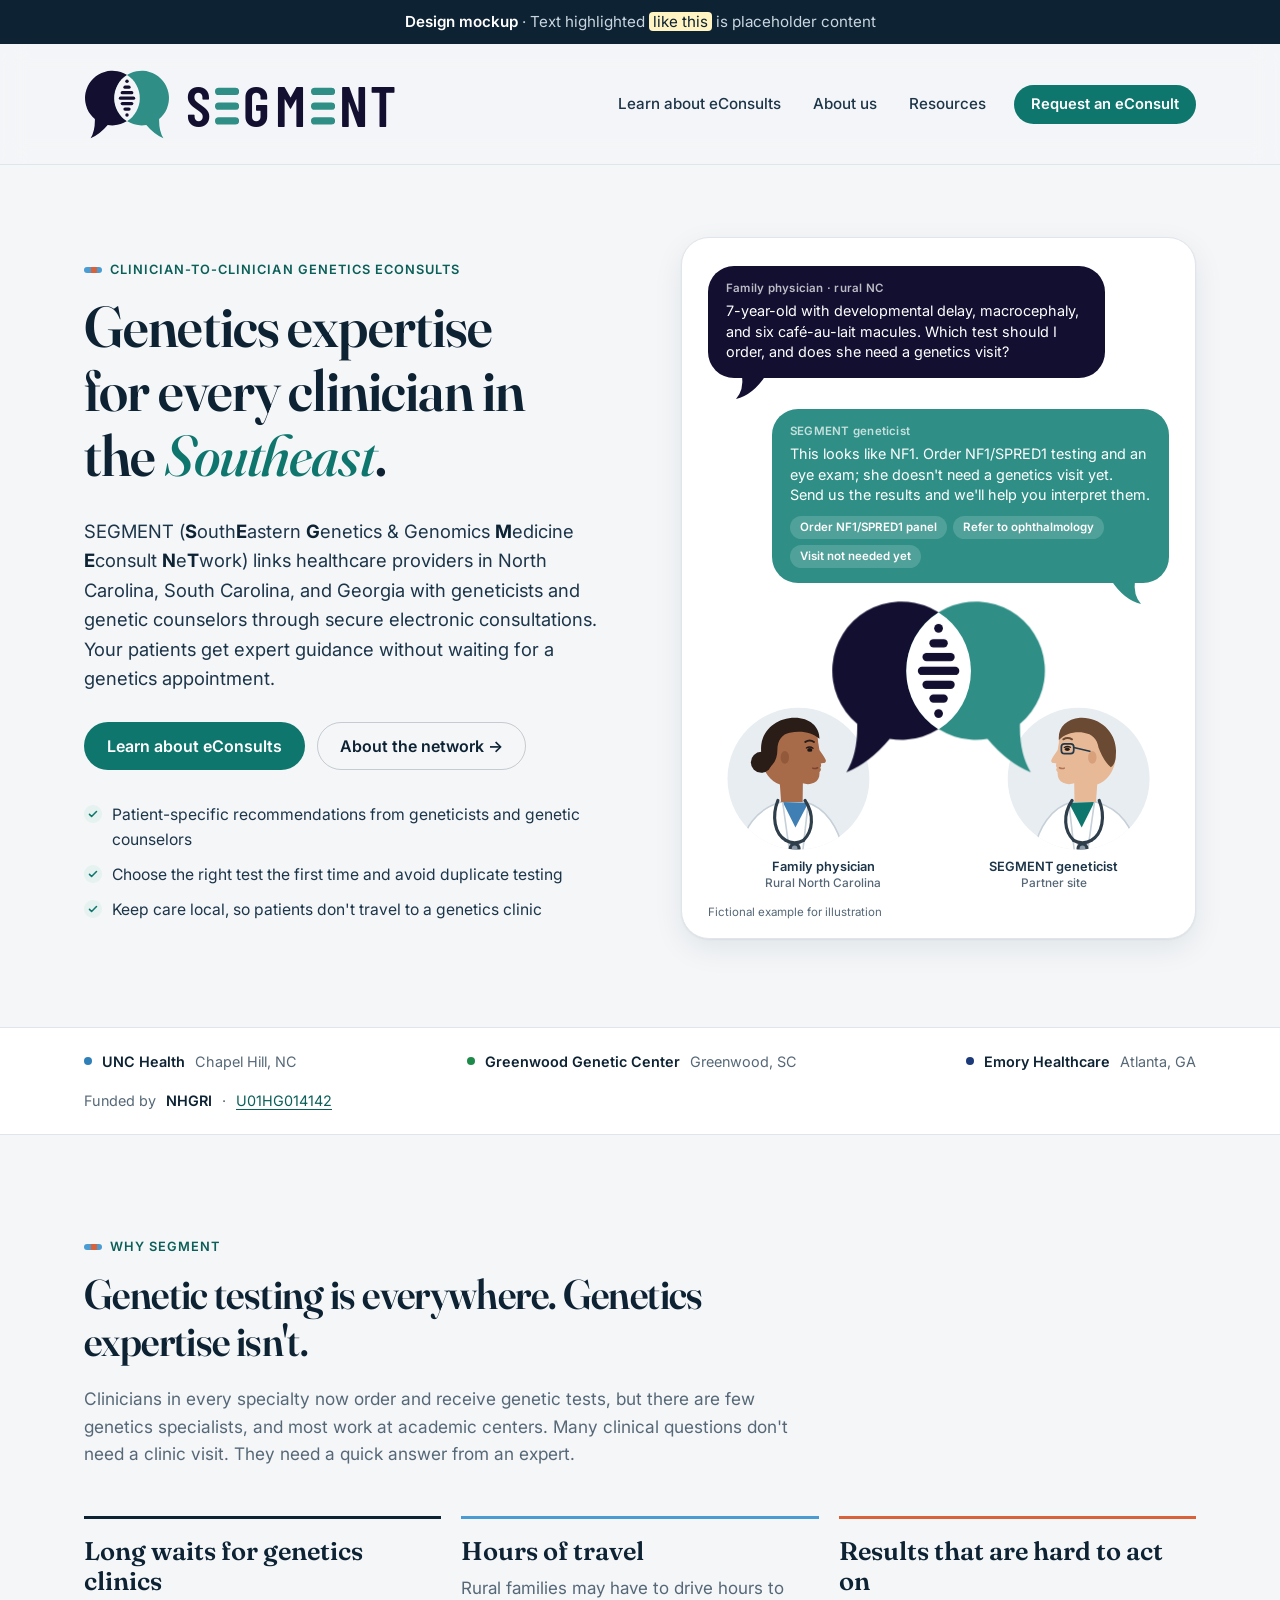
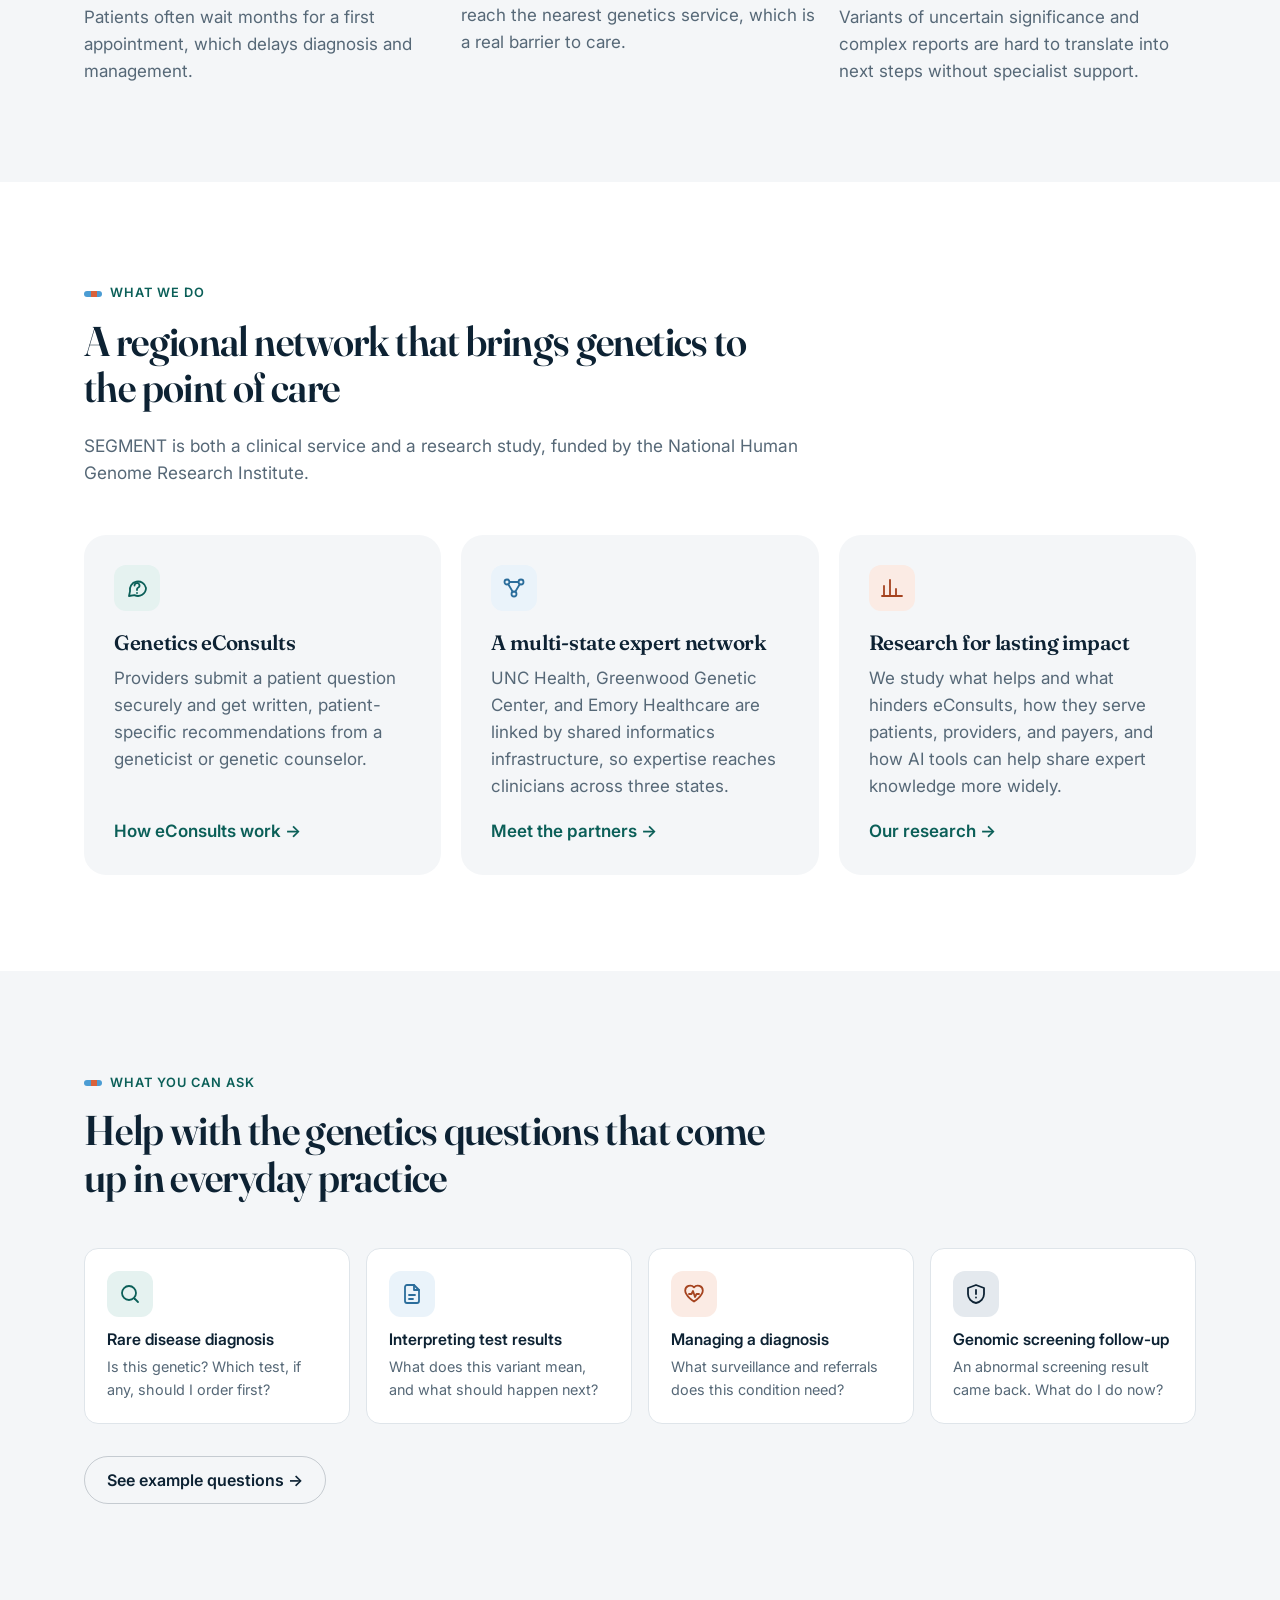
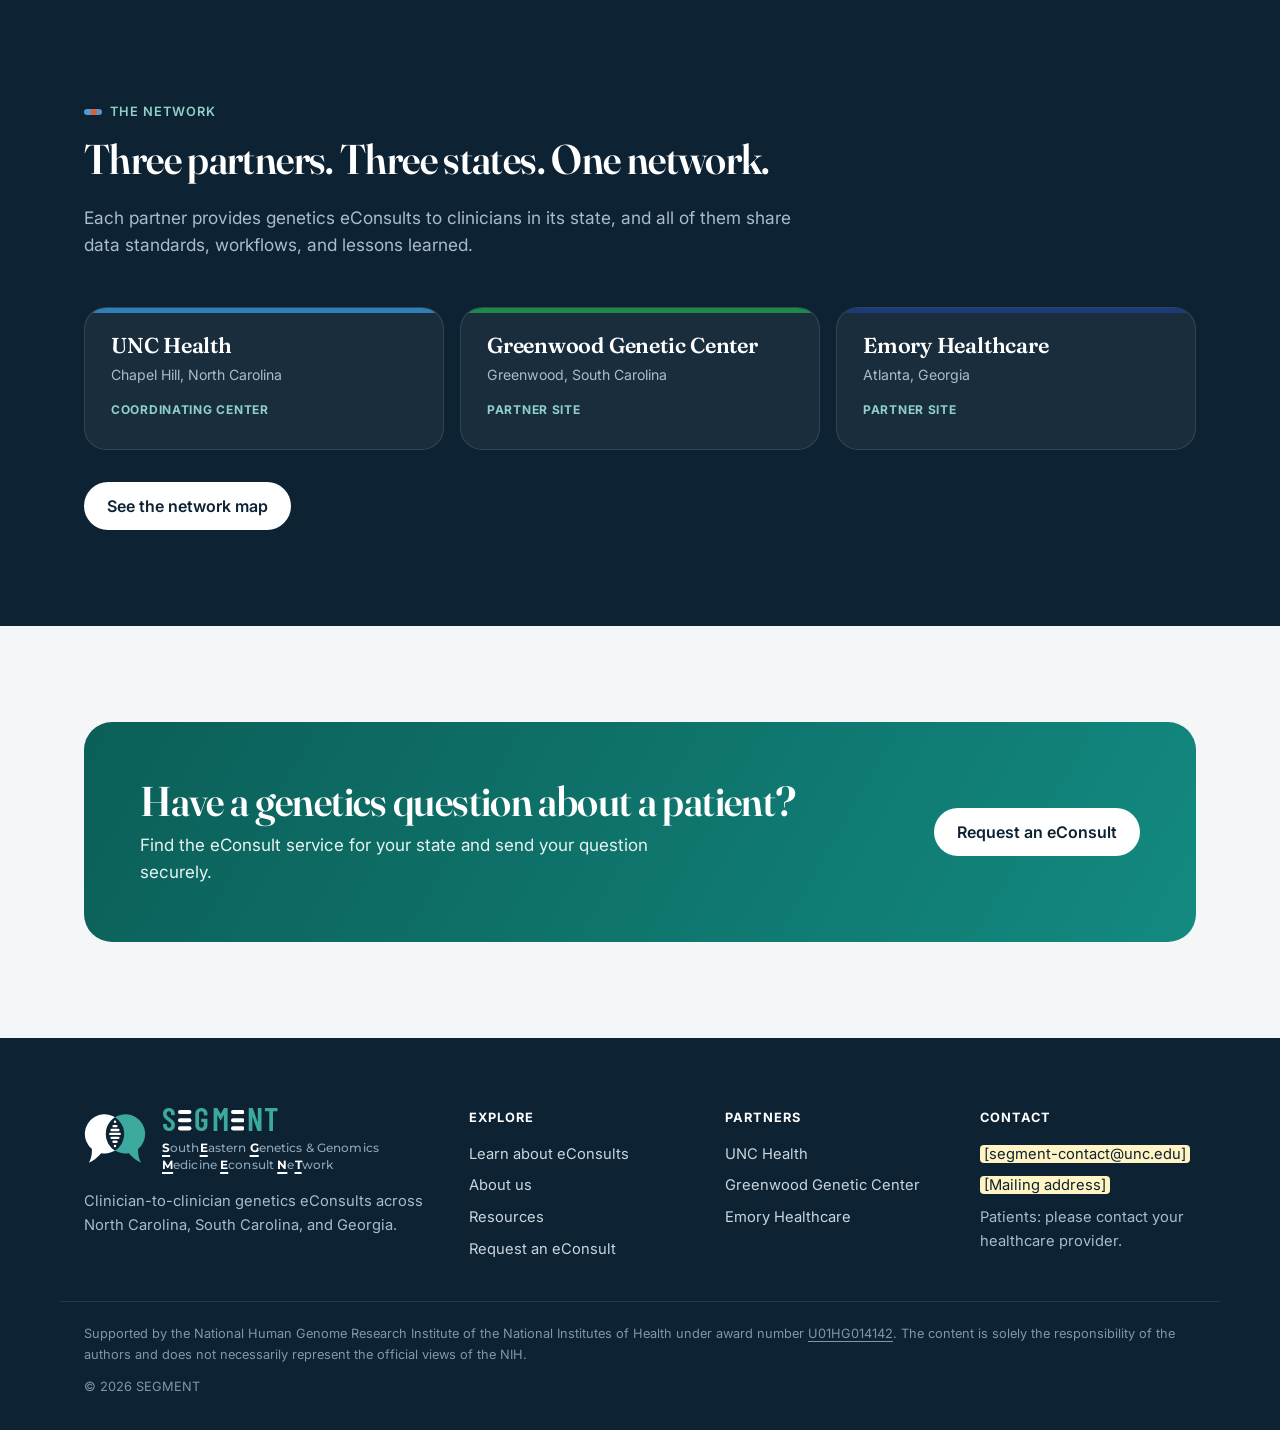
==== index.html @ e7fd8c53 "Use bold letters and parentheses for the hero's spelled-out name Co-Authored-By: Claude Opus 5.5 <no" ====
<!doctype html>
<html lang="en">
<head>
  <meta charset="utf-8">
  <meta name="viewport" content="width=device-width, initial-scale=1">
  <!-- Draft: keep out of search results until placeholder content is replaced -->
  <meta name="robots" content="noindex, nofollow">
  <title>SEGMENT · Southeastern Genetics &amp; Genomics Medicine eConsult Network</title>
  <meta name="description" content="SEGMENT connects clinicians in North Carolina, South Carolina and Georgia with geneticists and genetic counselors through secure, clinician-to-clinician eConsults.">
  <link rel="icon" href="assets/favicon.svg?v=20261104-3" type="image/svg+xml">
  <link rel="preconnect" href="https://fonts.googleapis.com">
  <link rel="preconnect" href="https://fonts.gstatic.com" crossorigin>
  <link href="https://fonts.googleapis.com/css2?family=Fraunces:ital,opsz,wght@0,9..144,400;0,9..144,500;0,9..144,600;1,9..144,500&family=Inter:wght@400;500;600;700&family=Barlow+Condensed:wght@600&family=Montserrat:wght@500&display=swap" rel="stylesheet">
  <link rel="stylesheet" href="assets/styles.css?v=20261104-3">
</head>
<body>
  <div class="mock-banner"><strong>Design mockup</strong> · Text highlighted <span class="ph">like this</span> is placeholder content</div>

  <header class="site-header">
    <div class="container header-inner">
      <a class="brand" href="index.html" aria-label="SEGMENT home">
        <img src="assets/logo-mark.svg?v=20261104-3" alt="" width="53" height="44">
        <span class="brand-text">
          <span class="brand-name">S<svg class="bar-e" viewBox="0 0 46 70" aria-hidden="true"><rect width="46" height="14" rx="7"/><rect y="28" width="46" height="14" rx="7"/><rect y="56" width="46" height="14" rx="7"/></svg>G<span class="k-gm">M</span><svg class="bar-e" viewBox="0 0 46 70" aria-hidden="true"><rect width="46" height="14" rx="7"/><rect y="28" width="46" height="14" rx="7"/><rect y="56" width="46" height="14" rx="7"/></svg>N<span class="k-nt">T</span></span>
        </span>
      </a>
      <button class="nav-toggle" aria-expanded="false" aria-controls="site-nav">Menu</button>
      <nav id="site-nav" class="site-nav" aria-label="Main">
        <a href="econsults.html">Learn about eConsults</a>
        <a href="about.html">About us</a>
        <a href="resources.html">Resources</a>
        <a class="btn btn-primary btn-sm" href="econsults.html#request">Request an eConsult</a>
      </nav>
    </div>
  </header>

  <main>
    <!-- Hero -->
    <section class="hero">
      <div class="container hero-grid">
        <div class="hero-copy">
          <p class="eyebrow">Clinician-to-clinician genetics eConsults</p>
          <h1>Genetics expertise for every clinician in the <em>Southeast</em>.</h1>
          <p class="lede">SEGMENT (<b>S</b>outh<b>E</b>astern <b>G</b>enetics &amp; Genomics <b>M</b>edicine <b>E</b>consult <b>N</b>e<b>T</b>work) links healthcare providers in North Carolina, South Carolina, and Georgia with geneticists and genetic counselors through secure electronic consultations. Your patients get expert guidance without waiting for a genetics appointment.</p>
          <div class="hero-actions">
            <a class="btn btn-primary" href="econsults.html">Learn about eConsults</a>
            <a class="btn btn-ghost" href="about.html">About the network →</a>
          </div>
          <ul class="hero-points">
            <li>Patient-specific recommendations from geneticists and genetic counselors</li>
            <li>Choose the right test the first time and avoid duplicate testing</li>
            <li>Keep care local, so patients don't travel to a genetics clinic</li>
          </ul>
        </div>

        <figure class="scene" id="scene" aria-label="Fictional example: a family physician sends a genetics question and a SEGMENT geneticist answers">
          <div class="chat">
            <div class="msg msg-q">
              <p class="who">Family physician · rural NC</p>
              <p>7-year-old with developmental delay, macrocephaly, and six café-au-lait macules. Which test should I order, and does she need a genetics visit?</p>
              <svg class="tail" viewBox="0 0 30 24" aria-hidden="true"><path d="M6 0 Q8 15 0 24 Q17 20 30 0 Z" fill="currentColor"/></svg>
            </div>
            <div class="answer-slot">
              <div class="typing" aria-hidden="true"><span></span><span></span><span></span></div>
              <div class="msg msg-a">
                <p class="who">SEGMENT geneticist</p>
                <p>This looks like NF1. Order NF1/SPRED1 testing and an eye exam; she doesn't need a genetics visit yet. Send us the results and we'll help you interpret them.</p>
                <ul class="recs">
                  <li>Order NF1/SPRED1 panel</li>
                  <li>Refer to ophthalmology</li>
                  <li>Visit not needed yet</li>
                </ul>
                <svg class="tail" viewBox="0 0 30 24" aria-hidden="true"><path d="M6 0 Q8 15 0 24 Q17 20 30 0 Z" fill="currentColor"/></svg>
              </div>
            </div>
          </div>

          <svg class="people" viewBox="0 0 520 290" aria-hidden="true">
            <defs><clipPath id="cv-clip-left"><circle cx="102" cy="206" r="80"/></clipPath><clipPath id="cv-clip-right"><circle cx="418" cy="206" r="80"/></clipPath><path id="cv-head" d="M-9 36 L-10 22 C-21 18 -26 6 -25 -6 C-24 -22 -12 -30 2 -30 C14 -30 21 -22 21 -12 L22 -6 C23 -4 26 -1 27 2 C27.6 3.4 26.8 4.4 25 4.6 L23 5 C23.6 6.6 23.4 7.6 22.6 8.4 C23.6 9.6 23.2 11 22 11.8 C22.4 15.6 21 19 17.6 20.6 C14 22.2 10.6 21.6 8.6 21 L8.4 36 Z"/></defs>
            <!-- family physician, head and shoulders in a grey circle, facing right -->
            <circle cx="102" cy="206" r="80" style="fill: var(--canvas-2)"/>
            <g clip-path="url(#cv-clip-left)"><g transform="translate(95 182) scale(0.9) translate(-84 -312)">
            <g>
    <path d="M18 440 C20 398 42 376 70 368 L100 368 C124 374 144 398 150 440 Z" fill="#ffffff" stroke="#c6d0d8" stroke-width="2"/>
    <path d="M72 368 L88 400 L104 369 Z" fill="#3f7fb3"/>
    <path d="M72 368 L82 440 M104 369 L96 440" stroke="#c6d0d8" stroke-width="2" fill="none"/>
    <g transform="translate(84 312) scale(1.55)">
      <use href="#cv-head" fill="#a86b4a"/>
      <path d="M-25 -4 C-27 -20 -14 -32 2 -32 C14 -32 22 -25 22 -15 C16 -20 8 -22 -2 -20 C-8 -19 -12 -14 -12 -6 C-12 2 -16 8 -22 10 C-25 6 -25 0 -25 -4 Z" fill="#2a1d17"/>
      <circle cx="-25" cy="4" r="8.5" fill="#2a1d17"/>
      <ellipse cx="-6" cy="0" rx="3.4" ry="5.2" fill="#93593b"/>
      <ellipse cx="14.2" cy="-6" rx="2.1" ry="1.5" fill="#1f1714"/>
      <path d="M11.4 -7.6 C13 -8.6 15.2 -8.6 16.8 -7.4" fill="none" stroke="#1f1714" stroke-width="1.1" stroke-linecap="round"/>
      <path d="M10.6 -12.5 C13 -14 15.6 -13.8 17.6 -12.4" fill="none" stroke="#2a1d17" stroke-width="1.6" stroke-linecap="round"/>
      <path d="M20.6 8.4 C19 9.2 17.6 9.2 16.6 8.6" fill="none" stroke="#7a4430" stroke-width="1.2" stroke-linecap="round"/>
    </g>
    <!-- stethoscope draped around the neck -->
    <path d="M66 366 C58 386 62 408 76 416" fill="none" stroke="#2f3e4b" stroke-width="4" stroke-linecap="round"/>
    <path d="M100 366 C112 384 110 404 98 416" fill="none" stroke="#2f3e4b" stroke-width="4" stroke-linecap="round"/>
    <path d="M76 416 C82 420 92 420 98 416" fill="none" stroke="#2f3e4b" stroke-width="4" stroke-linecap="round"/>
    <circle cx="87" cy="426" r="7.5" fill="#2f3e4b"/>
    <circle cx="87" cy="426" r="3.5" fill="#8a9aa8"/>
  </g>
            </g></g>
            <!-- geneticist, head and shoulders in a grey circle, facing left -->
            <circle cx="418" cy="206" r="80" style="fill: var(--canvas-2)"/>
            <g clip-path="url(#cv-clip-right)"><g transform="translate(425 182) scale(0.9) translate(-436 -312)">
            <g>
    <path d="M502 440 C500 398 478 376 450 368 L420 368 C396 374 376 398 370 440 Z" fill="#ffffff" stroke="#c6d0d8" stroke-width="2"/>
    <path d="M448 368 L432 400 L416 369 Z" fill="#0f766e"/>
    <path d="M448 368 L438 440 M416 369 L424 440" stroke="#c6d0d8" stroke-width="2" fill="none"/>
    <g transform="translate(436 312) scale(-1.55 1.55)">
      <use href="#cv-head" fill="#e8b996"/>
      <path d="M-25 -2 C-27 -20 -12 -33 4 -32 C15 -31 22 -24 21 -14 C16 -19 9 -21 1 -20 C-6 -19 -10 -15 -11 -8 C-13 -3 -16 4 -21 8 C-24 6 -25 2 -25 -2 Z" fill="#6b4a33"/>
      <ellipse cx="-6" cy="0" rx="3.4" ry="5.2" fill="#d9a07c"/>
      <ellipse cx="14.2" cy="-6.6" rx="2" ry="1.4" fill="#2a1f17"/>
      <path d="M11.6 -8.2 C13.2 -9 15.2 -9 16.6 -8" fill="none" stroke="#2a1f17" stroke-width="1.1" stroke-linecap="round"/>
      <rect x="9" y="-11" width="10" height="8" rx="2.5" fill="none" stroke="#23394b" stroke-width="1.4"/>
      <path d="M9 -8 L-4 -5" stroke="#23394b" stroke-width="1.3" stroke-linecap="round"/>
      <path d="M10.4 -14.6 C12.8 -16 15.4 -15.8 17.4 -14.6" fill="none" stroke="#6b4a33" stroke-width="1.6" stroke-linecap="round"/>
      <path d="M20.6 8.4 C19 9.2 17.6 9.2 16.6 8.6" fill="none" stroke="#b0745a" stroke-width="1.2" stroke-linecap="round"/>
    </g>
    <path d="M454 366 C462 386 458 408 444 416" fill="none" stroke="#2f3e4b" stroke-width="4" stroke-linecap="round"/>
    <path d="M420 366 C408 384 410 404 422 416" fill="none" stroke="#2f3e4b" stroke-width="4" stroke-linecap="round"/>
    <path d="M444 416 C438 420 428 420 422 416" fill="none" stroke="#2f3e4b" stroke-width="4" stroke-linecap="round"/>
    <circle cx="433" cy="426" r="7.5" fill="#2f3e4b"/>
    <circle cx="433" cy="426" r="3.5" fill="#8a9aa8"/>
  </g>
            </g></g>
            <!-- the logo's bubbles, spoken into by each clinician; the overlap opens to show the DNA once both have spoken -->
            <g transform="translate(130 -30) scale(2.6)">
              <path class="lb-left" d="M28.8 73.5 A30 30 0 1 0 14.7 67 Q15 80 10 88 Q20 84 28.8 73.5 Z" fill="#120f31"/>
              <path class="lb-right" d="M71.2 73.5 A30 30 0 1 1 85.3 67 Q85 80 90 88 Q80 84 71.2 73.5 Z" fill="#2f8f86"/>
              <g class="lb-lens"><path d="M50 18.6 A30 30 0 0 1 50 69.4 A30 30 0 0 1 50 18.6 Z" fill="#ffffff"/><g fill="#120f31"><circle cx="50" cy="25.5" r="1.9"/><rect x="46" y="30.2" width="8" height="3.6" rx="1.8"/><rect x="43" y="36.2" width="14" height="3.6" rx="1.8"/><rect x="41" y="42.2" width="18" height="3.6" rx="1.8"/><rect x="43" y="48.2" width="14" height="3.6" rx="1.8"/><rect x="46" y="54.2" width="8" height="3.6" rx="1.8"/><circle cx="50" cy="62.5" r="1.9"/></g></g>
            </g>
            <g class="lb-typing">
              <rect x="326" y="214" width="46" height="22" rx="11" fill="#2f8f86"/>
              <circle cx="339" cy="225" r="3.2" fill="#fff"/><circle cx="349" cy="225" r="3.2" fill="#fff"/><circle cx="359" cy="225" r="3.2" fill="#fff"/>
            </g>
          </svg>

          <div class="roles">
            <span>Family physician<small>Rural North Carolina</small></span>
            <span>SEGMENT geneticist<small>Partner site</small></span>
          </div>
          <figcaption class="scene-foot">
            <span>Fictional example for illustration</span>
          </figcaption>
        </figure>
      </div>
    </section>

    <!-- Trust strip -->
    <div class="trust">
      <div class="container trust-inner">
        <span class="trust-item"><span class="trust-dot" style="background:#2f7fb8"></span><strong>UNC Health</strong> Chapel Hill, NC</span>
        <span class="trust-item"><span class="trust-dot" style="background:#1e8a4a"></span><strong>Greenwood Genetic Center</strong> Greenwood, SC</span>
        <span class="trust-item"><span class="trust-dot" style="background:#1b3a7a"></span><strong>Emory Healthcare</strong> Atlanta, GA</span>
        <span class="trust-item">Funded by <strong>NHGRI</strong> · <a href="https://www.med.unc.edu/genetics/berg-and-haendel-awarded-new-u01-grant-from-nhgri/" target="_blank" rel="noopener" title="UNC announcement of the NHGRI U01 award">U01HG014142</a></span>
      </div>
    </div>

    <!-- The challenge -->
    <section class="section">
      <div class="container">
        <div class="section-head">
          <p class="eyebrow">Why SEGMENT</p>
          <h2>Genetic testing is everywhere. Genetics expertise isn't.</h2>
          <p>Clinicians in every specialty now order and receive genetic tests, but there are few genetics specialists, and most work at academic centers. Many clinical questions don't need a clinic visit. They need a quick answer from an expert.</p>
        </div>
        <div class="problem-grid">
          <div class="problem-card">
            <div class="big">Long waits for genetics clinics</div>
            <p>Patients often wait months for a first appointment, which delays diagnosis and management.</p>
          </div>
          <div class="problem-card">
            <div class="big">Hours of travel</div>
            <p>Rural families may have to drive hours to reach the nearest genetics service, which is a real barrier to care.</p>
          </div>
          <div class="problem-card">
            <div class="big">Results that are hard to act on</div>
            <p>Variants of uncertain significance and complex reports are hard to translate into next steps without specialist support.</p>
          </div>
        </div>
      </div>
    </section>

    <!-- What SEGMENT does -->
    <section class="section section-alt">
      <div class="container">
        <div class="section-head">
          <p class="eyebrow">What we do</p>
          <h2>A regional network that brings genetics to the point of care</h2>
          <p>SEGMENT is both a clinical service and a research study, funded by the National Human Genome Research Institute.</p>
        </div>
        <div class="pillars">
          <div class="pillar">
            <span class="area-icon tint-teal" aria-hidden="true">
              <svg viewBox="0 0 24 24" fill="none" stroke="currentColor" stroke-width="1.8" stroke-linecap="round" stroke-linejoin="round"><path d="M21 12a8 8 0 0 1-11.6 7.1L4 20l1-4.6A8 8 0 1 1 21 12z"/><path d="M9.5 9.5a2.5 2.5 0 1 1 3.5 2.3c-.6.3-1 .8-1 1.4V14"/><path d="M12 17h.01"/></svg>
            </span>
            <h3>Genetics eConsults</h3>
            <p>Providers submit a patient question securely and get written, patient-specific recommendations from a geneticist or genetic counselor.</p>
            <a href="econsults.html">How eConsults work →</a>
          </div>
          <div class="pillar">
            <span class="area-icon tint-sky" aria-hidden="true">
              <svg viewBox="0 0 24 24" fill="none" stroke="currentColor" stroke-width="1.8" stroke-linecap="round" stroke-linejoin="round"><circle cx="5" cy="6" r="2.5"/><circle cx="19" cy="6" r="2.5"/><circle cx="12" cy="18" r="2.5"/><path d="M7.5 6h9M6.3 8.2l4.4 7.6M17.7 8.2l-4.4 7.6"/></svg>
            </span>
            <h3>A multi-state expert network</h3>
            <p>UNC Health, Greenwood Genetic Center, and Emory Healthcare are linked by shared informatics infrastructure, so expertise reaches clinicians across three states.</p>
            <a href="about.html#network">Meet the partners →</a>
          </div>
          <div class="pillar">
            <span class="area-icon tint-coral" aria-hidden="true">
              <svg viewBox="0 0 24 24" fill="none" stroke="currentColor" stroke-width="1.8" stroke-linecap="round" stroke-linejoin="round"><path d="M4 20V10M10 20V4M16 20v-7M22 20H2"/></svg>
            </span>
            <h3>Research for lasting impact</h3>
            <p>We study what helps and what hinders eConsults, how they serve patients, providers, and payers, and how AI tools can help share expert knowledge more widely.</p>
            <a href="about.html#research">Our research →</a>
          </div>
        </div>
      </div>
    </section>

    <!-- What you can ask -->
    <section class="section">
      <div class="container">
        <div class="section-head">
          <p class="eyebrow">What you can ask</p>
          <h2>Help with the genetics questions that come up in everyday practice</h2>
        </div>
        <div class="area-mini">
          <div class="area-mini-card">
            <span class="area-icon tint-teal" aria-hidden="true"><svg viewBox="0 0 24 24" fill="none" stroke="currentColor" stroke-width="1.8" stroke-linecap="round" stroke-linejoin="round"><circle cx="11" cy="11" r="7"/><path d="M20 20l-3.5-3.5"/></svg></span>
            <h3>Rare disease diagnosis</h3>
            <p>Is this genetic? Which test, if any, should I order first?</p>
          </div>
          <div class="area-mini-card">
            <span class="area-icon tint-sky" aria-hidden="true"><svg viewBox="0 0 24 24" fill="none" stroke="currentColor" stroke-width="1.8" stroke-linecap="round" stroke-linejoin="round"><path d="M14 3H7a2 2 0 0 0-2 2v14a2 2 0 0 0 2 2h10a2 2 0 0 0 2-2V8z"/><path d="M14 3v5h5M9 13h6M9 17h4"/></svg></span>
            <h3>Interpreting test results</h3>
            <p>What does this variant mean, and what should happen next?</p>
          </div>
          <div class="area-mini-card">
            <span class="area-icon tint-coral" aria-hidden="true"><svg viewBox="0 0 24 24" fill="none" stroke="currentColor" stroke-width="1.8" stroke-linecap="round" stroke-linejoin="round"><path d="M20.8 8.6a5 5 0 0 0-8.8-3.2 5 5 0 0 0-8.8 3.2c0 5.4 8.8 11 8.8 11s8.8-5.6 8.8-11z"/><path d="M7 12h2.5l1.5-3 2 6 1.5-3H17"/></svg></span>
            <h3>Managing a diagnosis</h3>
            <p>What surveillance and referrals does this condition need?</p>
          </div>
          <div class="area-mini-card">
            <span class="area-icon tint-ink" aria-hidden="true"><svg viewBox="0 0 24 24" fill="none" stroke="currentColor" stroke-width="1.8" stroke-linecap="round" stroke-linejoin="round"><path d="M12 3l8 3v6c0 4.5-3.4 8.3-8 9-4.6-.7-8-4.5-8-9V6z"/><path d="M12 8v4M12 15.5h.01"/></svg></span>
            <h3>Genomic screening follow-up</h3>
            <p>An abnormal screening result came back. What do I do now?</p>
          </div>
        </div>
        <div class="section-foot">
          <a class="btn btn-ghost" href="econsults.html#areas">See example questions →</a>
        </div>
      </div>
    </section>

    <!-- Network teaser -->
    <section class="section section-ink">
      <div class="container">
        <div class="section-head">
          <p class="eyebrow">The network</p>
          <h2>Three partners. Three states. One network.</h2>
          <p>Each partner provides genetics eConsults to clinicians in its state, and all of them share data standards, workflows, and lessons learned.</p>
        </div>
        <div class="partner-strip">
          <div class="partner-tile" data-partner="unc">
            <div class="wordmark">UNC Health</div>
            <p class="loc">Chapel Hill, North Carolina</p>
            <span class="tag">Coordinating center</span>
          </div>
          <div class="partner-tile" data-partner="ggc">
            <div class="wordmark">Greenwood Genetic Center</div>
            <p class="loc">Greenwood, South Carolina</p>
            <span class="tag">Partner site</span>
          </div>
          <div class="partner-tile" data-partner="emory">
            <div class="wordmark">Emory Healthcare</div>
            <p class="loc">Atlanta, Georgia</p>
            <span class="tag">Partner site</span>
          </div>
        </div>
        <div class="section-foot">
          <a class="btn btn-light" href="about.html#network">See the network map</a>
        </div>
      </div>
    </section>

    <!-- CTA -->
    <section class="section" style="padding-bottom:0">
      <div class="container cta-band">
        <div class="cta-inner">
          <div>
            <h2>Have a genetics question about a patient?</h2>
            <p>Find the eConsult service for your state and send your question securely.</p>
          </div>
          <a class="btn btn-light" href="econsults.html#request">Request an eConsult</a>
        </div>
      </div>
    </section>
  </main>

  <footer class="site-footer" id="contact">
    <div class="container footer-grid">
      <div>
        <a class="brand" href="index.html" aria-label="SEGMENT home">
          <img src="assets/logo-mark-dark.svg?v=20261104-3" alt="" width="53" height="44">
          <span class="brand-text">
            <span class="brand-name">S<svg class="bar-e" viewBox="0 0 46 70" aria-hidden="true"><rect width="46" height="14" rx="7"/><rect y="28" width="46" height="14" rx="7"/><rect y="56" width="46" height="14" rx="7"/></svg>G<span class="k-gm">M</span><svg class="bar-e" viewBox="0 0 46 70" aria-hidden="true"><rect width="46" height="14" rx="7"/><rect y="28" width="46" height="14" rx="7"/><rect y="56" width="46" height="14" rx="7"/></svg>N<span class="k-nt">T</span></span>
            <span class="brand-sub"><u>S</u>outh<u>E</u>astern <u>G</u>enetics &amp; Genomics <u>M</u>edicine <u>E</u>consult <u>N</u>e<u>T</u>work</span>
          </span>
        </a>
        <p>Clinician-to-clinician genetics eConsults across North Carolina, South Carolina, and Georgia.</p>
      </div>
      <div>
        <h4>Explore</h4>
        <ul>
          <li><a href="econsults.html">Learn about eConsults</a></li>
          <li><a href="about.html">About us</a></li>
          <li><a href="resources.html">Resources</a></li>
          <li><a href="econsults.html#request">Request an eConsult</a></li>
        </ul>
      </div>
      <div>
        <h4>Partners</h4>
        <ul>
          <li><a href="https://www.unchealth.org" rel="noopener">UNC Health</a></li>
          <li><a href="https://www.ggc.org" rel="noopener">Greenwood Genetic Center</a></li>
          <li><a href="https://www.emoryhealthcare.org" rel="noopener">Emory Healthcare</a></li>
        </ul>
      </div>
      <div>
        <h4>Contact</h4>
        <ul>
          <li><span class="ph">[segment-contact@unc.edu]</span></li>
          <li><span class="ph">[Mailing address]</span></li>
          <li>Patients: please contact your healthcare provider.</li>
        </ul>
      </div>
    </div>
    <div class="container footer-legal">
      <span>Supported by the National Human Genome Research Institute of the National Institutes of Health under award number <a href="https://www.med.unc.edu/genetics/berg-and-haendel-awarded-new-u01-grant-from-nhgri/" target="_blank" rel="noopener" title="UNC announcement of the NHGRI U01 award">U01HG014142</a>. The content is solely the responsibility of the authors and does not necessarily represent the official views of the NIH.</span>
      <span>© <span data-year>2026</span> SEGMENT</span>
    </div>
  </footer>

  <script src="assets/main.js?v=20261104-3"></script>
</body>
</html>
---- assets/styles.css ----
/* SEGMENT website mockup — shared styles */

:root {
  --ink: #0d2233;
  --ink-2: #1d3549;
  --ink-3: #2c4a62;
  --muted: #566877;
  --line: #dfe5ea;
  --canvas: #f4f6f8;
  --canvas-2: #e8edf1;
  --paper: #ffffff;
  --teal: #0f766e;
  --teal-600: #0b5f58;
  --teal-50: #e5f2f0;
  --sky: #4b9cd3;
  --sky-50: #eaf3fa;
  --coral: #d9623b;
  --coral-50: #fbebe4;
  --ph: #fff4c2;

  --radius: 14px;
  --radius-lg: 22px;
  --shadow-sm: 0 1px 2px rgba(13, 34, 51, 0.06);
  --shadow: 0 1px 2px rgba(13, 34, 51, 0.06), 0 10px 30px rgba(13, 34, 51, 0.08);
  --shadow-lg: 0 2px 4px rgba(13, 34, 51, 0.08), 0 24px 60px rgba(13, 34, 51, 0.22);

  --font-sans: "Inter", system-ui, -apple-system, "Segoe UI", Roboto, sans-serif;
  --font-serif: "Fraunces", Georgia, "Times New Roman", serif;
  --max: 1160px;
  --header-h: 120px;
}

*, *::before, *::after { box-sizing: border-box; }

html { scroll-behavior: smooth; scroll-padding-top: calc(var(--header-h) + 64px); }

body {
  margin: 0;
  background: var(--canvas);
  color: var(--ink);
  font-family: var(--font-sans);
  font-size: 17px;
  line-height: 1.6;
  -webkit-font-smoothing: antialiased;
}

img, svg { display: block; max-width: 100%; }

a { color: var(--teal-600); text-underline-offset: 3px; }
a:hover { color: var(--teal); }

h1, h2, h3 {
  font-family: var(--font-serif);
  font-weight: 600;
  line-height: 1.12;
  letter-spacing: -0.015em;
  margin: 0 0 0.5em;
  font-variation-settings: "opsz" 96;
}
h1 { font-size: clamp(2.1rem, 5vw, 3.6rem); overflow-wrap: break-word; }
h2 { font-size: clamp(1.9rem, 3.4vw, 2.6rem); }
h3 { font-size: 1.3rem; font-variation-settings: "opsz" 36; }

p { margin: 0 0 1em; }

.container {
  width: 100%;
  max-width: var(--max);
  margin: 0 auto;
  padding: 0 24px;
}

.eyebrow {
  display: inline-flex;
  align-items: center;
  gap: 8px;
  font-size: 0.8rem;
  font-weight: 600;
  letter-spacing: 0.08em;
  text-transform: uppercase;
  color: var(--teal-600);
  margin-bottom: 14px;
}
.eyebrow::before {
  content: "";
  width: 18px;
  height: 6px;
  border-radius: 3px;
  background: linear-gradient(90deg, var(--sky) 0 40%, var(--coral) 40% 70%, var(--sky) 70%);
}

.lede { font-size: 1.15rem; color: var(--ink-2); max-width: 36em; }
.muted { color: var(--muted); }

/* Placeholder content marker — makes it obvious what still needs real copy */
.ph {
  background: var(--ph);
  border-radius: 4px;
  padding: 0 4px;
  color: var(--ink);
  box-decoration-break: clone;
  -webkit-box-decoration-break: clone;
}

/* ---------- Mockup banner ---------- */
.mock-banner {
  background: var(--ink);
  color: #c9d6e0;
  font-size: 0.95rem;
  text-align: center;
  padding: 10px 16px;
}
.mock-banner strong { color: #fff; font-weight: 600; }
@media (max-width: 560px) { .mock-banner { font-size: 0.88rem; padding: 8px 16px; } }

/* ---------- Buttons ---------- */
.btn {
  display: inline-flex;
  align-items: center;
  justify-content: center;
  gap: 8px;
  font: inherit;
  font-weight: 600;
  font-size: 1rem;
  line-height: 1;
  padding: 15px 22px;
  border-radius: 999px;
  border: 1.5px solid transparent;
  text-decoration: none;
  cursor: pointer;
  transition: background-color 0.15s, color 0.15s, border-color 0.15s, transform 0.15s;
}
.btn:active { transform: translateY(1px); }
.btn-primary { background: var(--teal); color: #fff; }
.btn-primary:hover { background: var(--teal-600); color: #fff; }
.btn-ghost { background: transparent; color: var(--ink); border-color: rgba(13, 34, 51, 0.2); }
.btn-ghost:hover { border-color: var(--ink); color: var(--ink); }
.btn-light { background: #fff; color: var(--ink); }
.btn-light:hover { background: var(--canvas); color: var(--ink); }
.btn-sm { padding: 11px 16px; font-size: 0.92rem; }

:focus-visible { outline: 3px solid var(--sky); outline-offset: 2px; border-radius: 6px; }

/* ---------- Header ---------- */
.site-header {
  position: sticky;
  top: 0;
  z-index: 50;
  background: rgba(244, 246, 248, 0.9);
  backdrop-filter: saturate(1.4) blur(12px);
  -webkit-backdrop-filter: saturate(1.4) blur(12px);
  border-bottom: 1px solid var(--line);
}
.header-inner {
  display: flex;
  align-items: center;
  justify-content: space-between;
  gap: 24px;
  height: var(--header-h);
}
.brand {
  display: flex;
  align-items: center;
  gap: 16px;
  text-decoration: none;
  color: var(--ink);
}
.brand img { width: 86px; height: 71px; }
.brand-text { display: flex; flex-direction: column; line-height: 1.1; }
/* Wordmark from the logo: Barlow Condensed, the E's drawn as three bars, hand-tuned G-M and N-T spacing */
.brand-name {
  font-family: "Barlow Condensed", var(--font-sans);
  font-weight: 600;
  font-size: 3.6rem;
  line-height: 1;
  letter-spacing: 0.07em;
  color: #120f31;
  --bar-e: #2f8f86;
}
.brand-name .bar-e { display: inline-block; width: 0.42em; height: 0.7em; margin-right: 0.07em; vertical-align: baseline; fill: var(--bar-e); }
.brand-name .k-gm { margin-left: 0.02em; }
.brand-name .k-nt { margin-left: -0.03em; }
.brand-sub { font-family: "Montserrat", var(--font-sans); font-weight: 500; font-size: 0.86rem; line-height: 1.35; color: var(--muted); letter-spacing: 0.01em; margin-top: 6px; max-width: 20em; }
/* The letters that spell SEGMENT, wherever the name is written out */
.brand-sub u { text-decoration: underline; text-decoration-thickness: 2px; text-underline-offset: 3px; font-weight: 700; color: var(--ink); }
.lede b { font-weight: 700; color: var(--ink); }

.site-nav { display: flex; align-items: center; gap: 4px; }
.site-nav a { white-space: nowrap; }
.site-nav a:not(.btn) {
  color: var(--ink-2);
  text-decoration: none;
  font-size: 0.95rem;
  font-weight: 500;
  padding: 8px 14px;
  border-radius: 999px;
}
.site-nav a:not(.btn):hover { background: var(--canvas-2); color: var(--ink); }
/* Current page: a filled, outlined pill so it's obvious where you are */
.site-nav a:not(.btn)[aria-current="page"],
.site-nav a:not(.btn)[aria-current="page"]:hover {
  color: var(--teal-600);
  background: var(--teal-50);
  font-weight: 600;
  box-shadow: inset 0 0 0 1.5px rgba(15, 118, 110, 0.5);
}
.site-nav .btn { margin-left: 10px; }

.nav-toggle {
  display: none;
  font: inherit;
  font-weight: 600;
  font-size: 0.92rem;
  background: transparent;
  border: 1.5px solid rgba(13, 34, 51, 0.2);
  border-radius: 999px;
  padding: 8px 14px;
  color: var(--ink);
  cursor: pointer;
}

@media (max-width: 1000px) {
  .nav-toggle { display: inline-flex; }
  .site-nav {
    display: none;
    position: absolute;
    top: var(--header-h);
    left: 0;
    right: 0;
    flex-direction: column;
    align-items: stretch;
    gap: 2px;
    padding: 12px 16px 20px;
    background: var(--canvas);
    border-bottom: 1px solid var(--line);
    box-shadow: var(--shadow);
  }
  .site-nav.is-open { display: flex; }
  .site-nav a:not(.btn) { padding: 12px 16px; }
  .site-nav .btn { margin: 8px 0 0; }
}
@media (max-width: 820px) {
  :root { --header-h: 84px; }
  .brand { gap: 12px; }
  .brand img { width: 58px; height: 48px; }
  .brand-name { font-size: 2.4rem; }
}

/* ---------- Hero ---------- */
.hero { padding: 72px 0 88px; overflow: hidden; }
.hero-grid {
  display: grid;
  grid-template-columns: 1.05fr 1fr;
  gap: 56px;
  align-items: center;
}
.hero h1 { max-width: 13ch; }
.hero h1 em { font-style: italic; color: var(--teal); font-weight: 500; }
.hero-actions { display: flex; flex-wrap: wrap; gap: 12px; margin: 28px 0 32px; }
.hero-points {
  list-style: none;
  padding: 0;
  margin: 0;
  display: grid;
  gap: 10px;
  color: var(--ink-2);
  font-size: 0.98rem;
}
.hero-points li { display: flex; gap: 10px; align-items: flex-start; }
.hero-points li::before {
  content: "";
  flex: none;
  width: 18px;
  height: 18px;
  margin-top: 3px;
  border-radius: 50%;
  background: var(--teal-50) url("data:image/svg+xml,%3Csvg xmlns='http://www.w3.org/2000/svg' viewBox='0 0 20 20'%3E%3Cpath d='M5 10.5l3 3 7-7' fill='none' stroke='%230f766e' stroke-width='2.2' stroke-linecap='round' stroke-linejoin='round'/%3E%3C/svg%3E") center / 14px no-repeat;
}

/* Hero scene: two clinicians trading an eConsult in the logo's speech bubbles */
.scene {
  position: relative;
  margin: 0;
  background: var(--paper);
  border: 1px solid var(--line);
  border-radius: 28px;
  box-shadow: var(--shadow);
  padding: 28px 26px 16px;
  display: grid;
  gap: 6px;
  overflow: hidden;
}
.chat { position: relative; display: grid; gap: 30px; }
.msg {
  position: relative;
  padding: 14px 18px 15px;
  border-radius: 26px;
  color: #fff;
  font-size: 0.9rem;
  line-height: 1.45;
}
.msg p { margin: 0; }
.msg .who { font-size: 0.72rem; font-weight: 600; letter-spacing: 0.02em; color: rgba(255, 255, 255, 0.72); margin-bottom: 4px; }
.msg-q { background: #120f31; justify-self: start; max-width: 86%; }
.answer-slot { position: relative; justify-self: end; max-width: 86%; display: grid; }
.msg-a { background: #2f8f86; }
.msg .tail { position: absolute; bottom: -21px; width: 30px; height: 24px; }
.msg-q .tail { left: 28px; color: #120f31; }
.msg-a .tail { right: 28px; color: #2f8f86; transform: scaleX(-1); }
.recs { list-style: none; margin: 10px 0 0; padding: 0; display: flex; flex-wrap: wrap; gap: 6px; }
.recs li { font-size: 0.72rem; font-weight: 600; background: rgba(255, 255, 255, 0.16); border-radius: 999px; padding: 3px 10px; }
.typing {
  position: absolute;
  top: 0;
  right: 0;
  display: flex;
  gap: 6px;
  padding: 13px 18px;
  border-radius: 22px;
  background: #2f8f86;
  opacity: 0;
}
.typing span { width: 8px; height: 8px; border-radius: 50%; background: #fff; animation: dot 1s ease-in-out infinite; }
.typing span:nth-child(2) { animation-delay: 0.15s; }
.typing span:nth-child(3) { animation-delay: 0.3s; }
.people { display: block; width: 100%; height: auto; margin-top: 8px; }
.roles { display: grid; grid-template-columns: 1fr 1fr; text-align: center; font-size: 0.8rem; font-weight: 600; color: var(--ink-2); line-height: 1.3; }
.roles small { display: block; font-size: 0.74rem; font-weight: 500; color: var(--muted); }
.scene-foot { display: flex; justify-content: space-between; align-items: center; gap: 12px; margin-top: 6px; font-size: 0.72rem; color: var(--muted); }

/* The exchange plays once on load: question, typing, answer. At rest everything is visible. */
.people .lb-left, .people .lb-right { transform-box: fill-box; }
.people .lb-left { transform-origin: 20% 100%; }
.people .lb-right { transform-origin: 80% 100%; }
.people .lb-typing { opacity: 0; }
.people .lb-typing circle { transform-box: fill-box; animation: dot 1s ease-in-out infinite; }
.people .lb-typing circle:nth-child(3) { animation-delay: 0.15s; }
.people .lb-typing circle:nth-child(4) { animation-delay: 0.3s; }
.scene.play .lb-left { animation: bubble-in 0.45s ease-out 0.3s both; }
.scene.play .lb-typing { animation: typing-in 1.7s ease 1.2s both; }
.scene.play .lb-right { animation: bubble-in 0.45s ease-out 2.9s both; }
.scene.play .lb-lens { animation: fade-in 0.5s ease-out 3.4s both; }
@keyframes bubble-in { from { opacity: 0; transform: scale(0.6); } to { opacity: 1; transform: none; } }
@keyframes fade-in { from { opacity: 0; } to { opacity: 1; } }
.scene.play .msg-q { animation: msg-in 0.5s ease-out 0.3s both; }
.scene.play .typing { animation: typing-in 1.7s ease 1.2s both; }
.scene.play .msg-a { animation: msg-in 0.5s ease-out 2.9s both; }
@keyframes msg-in { from { opacity: 0; transform: translateY(10px) scale(0.97); } to { opacity: 1; transform: none; } }
@keyframes typing-in { 0% { opacity: 0; transform: translateY(6px); } 15%, 80% { opacity: 1; transform: none; } 100% { opacity: 0; } }
@keyframes dot { 0%, 80%, 100% { transform: translateY(0); opacity: 0.55; } 40% { transform: translateY(-4px); opacity: 1; } }
@media (prefers-reduced-motion: reduce) {
  .scene.play .msg-q, .scene.play .msg-a, .scene.play .typing,
  .scene.play .lb-left, .scene.play .lb-right, .scene.play .lb-lens, .scene.play .lb-typing { animation: none; }
  html { scroll-behavior: auto; }
}

@media (max-width: 960px) {
  .hero { padding: 48px 0 80px; }
  .hero-grid { grid-template-columns: minmax(0, 1fr); gap: 44px; }
}
@media (max-width: 520px) {
  .scene { padding: 20px 14px 12px; border-radius: 22px; }
  .msg { font-size: 0.86rem; }
  .msg-q, .answer-slot { max-width: 94%; }
}

/* ---------- Trust strip ---------- */
.trust {
  border-top: 1px solid var(--line);
  border-bottom: 1px solid var(--line);
  background: var(--paper);
}
.trust-inner {
  display: flex;
  flex-wrap: wrap;
  align-items: center;
  justify-content: space-between;
  gap: 16px 32px;
  padding: 22px 24px;
  font-size: 0.9rem;
  color: var(--muted);
}
.trust-item { display: flex; align-items: center; gap: 10px; }
.trust-item strong { color: var(--ink); font-weight: 600; }
.trust-dot { width: 8px; height: 8px; border-radius: 50%; background: var(--sky); flex: none; }

/* ---------- Sections ---------- */
.section { padding: 96px 0; }
.section-alt { background: var(--paper); }
.section-ink { background: var(--ink); color: #dfe8ef; }
.section-ink h2, .section-ink h3 { color: #fff; }
.section-ink .eyebrow { color: #8fd0c8; }
.section-head { max-width: 720px; margin-bottom: 48px; }
.section-head p:not(.eyebrow) { color: var(--muted); font-size: 1.08rem; }
.section-ink .section-head p:not(.eyebrow) { color: #a9bccb; }

@media (max-width: 720px) {
  .section { padding: 72px 0; }
}

/* Problem */
.problem-grid {
  display: grid;
  grid-template-columns: repeat(3, 1fr);
  gap: 20px;
}
.problem-card {
  border-top: 3px solid var(--ink);
  padding-top: 18px;
}
.problem-card .big {
  font-family: var(--font-serif);
  font-size: 1.6rem;
  font-weight: 600;
  line-height: 1.15;
  margin-bottom: 8px;
}
.problem-card p { color: var(--muted); margin: 0; }
.problem-card:nth-child(2) { border-color: var(--sky); }
.problem-card:nth-child(3) { border-color: var(--coral); }

/* Steps */
.steps {
  list-style: none;
  padding: 0;
  margin: 0;
  display: grid;
  grid-template-columns: repeat(4, 1fr);
  gap: 20px;
  counter-reset: step;
}
.step {
  position: relative;
  background: var(--canvas);
  border-radius: var(--radius);
  padding: 26px 22px 24px;
  counter-increment: step;
}
.step::before {
  content: counter(step, decimal-leading-zero);
  display: block;
  font-family: var(--font-serif);
  font-size: 0.95rem;
  font-weight: 600;
  color: var(--teal);
  margin-bottom: 18px;
}
.step-icon {
  width: 44px;
  height: 44px;
  border-radius: 12px;
  background: var(--paper);
  display: grid;
  place-items: center;
  box-shadow: var(--shadow-sm);
  position: absolute;
  top: 18px;
  right: 18px;
}
.step-icon svg { width: 22px; height: 22px; }
.step h3 { font-size: 1.15rem; }
.step p { color: var(--muted); font-size: 0.95rem; margin: 0; }
.steps-note {
  margin-top: 28px;
  display: flex;
  flex-wrap: wrap;
  gap: 12px 28px;
  color: var(--muted);
  font-size: 0.95rem;
}
.steps-note span { display: inline-flex; align-items: center; gap: 8px; }
.steps-note span::before { content: ""; width: 6px; height: 6px; border-radius: 50%; background: var(--teal); }

/* Consult areas */
.areas-grid {
  display: grid;
  grid-template-columns: repeat(2, 1fr);
  gap: 20px;
}
.area-card {
  background: var(--paper);
  border: 1px solid var(--line);
  border-radius: var(--radius-lg);
  padding: 30px;
  display: flex;
  flex-direction: column;
  transition: box-shadow 0.2s, transform 0.2s;
}
.area-card:hover { box-shadow: var(--shadow); transform: translateY(-2px); }
.area-top { display: flex; align-items: center; gap: 14px; margin-bottom: 14px; }
.area-top h3 { margin: 0; }
.area-icon {
  width: 46px;
  height: 46px;
  flex: none;
  border-radius: 12px;
  display: grid;
  place-items: center;
}
.area-icon svg { width: 24px; height: 24px; }
.area-card > p { color: var(--muted); }
.area-q {
  margin-top: auto;
  list-style: none;
  padding: 16px 0 0;
  border-top: 1px dashed var(--line);
  display: grid;
  gap: 8px;
  font-size: 0.93rem;
  color: var(--ink-2);
}
.area-q li { padding-left: 22px; position: relative; font-style: italic; }
.area-q li::before {
  content: "“";
  position: absolute;
  left: 0;
  top: -6px;
  font-family: var(--font-serif);
  font-size: 1.6rem;
  font-style: normal;
  color: var(--teal);
}
.tint-teal { background: var(--teal-50); color: var(--teal-600); }
.tint-sky { background: var(--sky-50); color: #2b6d9b; }
.tint-coral { background: var(--coral-50); color: #a5431f; }
.tint-ink { background: #e4e9ee; color: var(--ink); }

/* Audience */
.audience-grid {
  display: grid;
  grid-template-columns: 1.4fr 1fr;
  gap: 20px;
}
.audience-card {
  border-radius: var(--radius-lg);
  padding: 34px;
}
.audience-card.clinicians { background: var(--teal); color: #e6f4f2; }
.audience-card.clinicians h3 { color: #fff; font-size: 1.6rem; }
.audience-card.patients { background: var(--paper); border: 1px solid var(--line); }
.audience-card.patients h3 { font-size: 1.6rem; }
.audience-list {
  list-style: none;
  padding: 0;
  margin: 18px 0 26px;
  display: grid;
  grid-template-columns: 1fr 1fr;
  gap: 10px 20px;
}
.audience-list li { display: flex; gap: 10px; align-items: baseline; }
.audience-list li::before { content: "→"; color: #9be0d6; }
.audience-card.patients p { color: var(--muted); }

/* Network */
.network-grid {
  display: grid;
  grid-template-columns: 1fr 1.1fr;
  gap: 56px;
  align-items: center;
}
.tile-map {
  display: grid;
  grid-template-columns: repeat(6, 1fr);
  grid-template-rows: repeat(4, 1fr);
  gap: 8px;
  max-width: 460px;
  aspect-ratio: 6 / 4;
}
.tile {
  border-radius: 10px;
  display: grid;
  place-items: center;
  font-weight: 600;
  font-size: 0.85rem;
  letter-spacing: 0.04em;
  background: rgba(255, 255, 255, 0.06);
  color: #8fa7ba;
  border: 1px solid rgba(255, 255, 255, 0.1);
  position: relative;
}
.tile.region { background: rgba(75, 156, 211, 0.22); color: #d5e8f6; border-color: rgba(75, 156, 211, 0.5); }
.tile.hub {
  background: var(--coral);
  color: #fff;
  border-color: var(--coral);
  box-shadow: 0 0 0 6px rgba(217, 98, 59, 0.22);
}
.map-legend {
  display: flex;
  flex-wrap: wrap;
  gap: 8px 20px;
  margin-top: 22px;
  font-size: 0.85rem;
  color: #a9bccb;
}
.map-legend span { display: inline-flex; align-items: center; gap: 8px; }
.map-legend i { width: 14px; height: 14px; border-radius: 4px; display: inline-block; }
.map-legend .l-hub { background: var(--coral); }
.map-legend .l-region { background: rgba(75, 156, 211, 0.5); }

.sites { display: grid; gap: 12px; margin-top: 28px; }
.site {
  display: flex;
  align-items: center;
  justify-content: space-between;
  gap: 16px;
  padding: 16px 18px;
  border-radius: var(--radius);
  background: rgba(255, 255, 255, 0.05);
  border: 1px solid rgba(255, 255, 255, 0.1);
}
.site-name { color: #fff; font-weight: 600; }
.site-role { font-size: 0.85rem; color: #a9bccb; }
.site-state {
  font-size: 0.75rem;
  font-weight: 700;
  letter-spacing: 0.06em;
  border-radius: 999px;
  padding: 4px 10px;
  background: rgba(255, 255, 255, 0.08);
  color: #d5e8f6;
  white-space: nowrap;
}
.site.is-hub { border-color: rgba(217, 98, 59, 0.6); background: rgba(217, 98, 59, 0.1); }
.site.is-hub .site-state { background: var(--coral); color: #fff; }

/* Research */
.research-grid {
  display: grid;
  grid-template-columns: 1fr 1fr;
  gap: 56px;
  align-items: start;
}
.aims { list-style: none; padding: 0; margin: 0; display: grid; gap: 0; }
.aims li {
  display: grid;
  grid-template-columns: 48px 1fr;
  gap: 16px;
  padding: 18px 0;
  border-bottom: 1px solid var(--line);
}
.aims li:first-child { border-top: 1px solid var(--line); }
.aims .n {
  font-family: var(--font-serif);
  font-size: 1.5rem;
  font-weight: 600;
  color: var(--teal);
  line-height: 1;
  padding-top: 2px;
}
.aims h3 { font-family: var(--font-sans); font-size: 1.02rem; font-weight: 600; letter-spacing: 0; margin: 0 0 2px; }
.aims p { margin: 0; color: var(--muted); font-size: 0.95rem; }
.callout {
  background: var(--ink);
  color: #c9d6e0;
  border-radius: var(--radius-lg);
  padding: 32px;
  position: relative;
  overflow: hidden;
}
.callout h3 { color: #fff; font-size: 1.5rem; }
.callout .eyebrow { color: #8fd0c8; }
.callout-bars {
  display: flex;
  gap: 4px;
  margin-top: 24px;
  height: 36px;
  align-items: flex-end;
}
.callout-bars span { flex: 1; border-radius: 3px; background: rgba(75, 156, 211, 0.35); }
.callout-bars span.hot { background: var(--coral); }

/* Team */
.team-grid {
  display: grid;
  grid-template-columns: repeat(4, 1fr);
  gap: 20px;
}
.person {
  background: var(--paper);
  border: 1px solid var(--line);
  border-radius: var(--radius-lg);
  padding: 24px;
}
.person-avatar {
  width: 64px;
  height: 64px;
  border-radius: 50%;
  display: grid;
  place-items: center;
  font-family: var(--font-serif);
  font-weight: 600;
  font-size: 1.3rem;
  margin-bottom: 16px;
}
.person h3 { font-family: var(--font-sans); font-size: 1.05rem; font-weight: 600; letter-spacing: 0; margin: 0 0 2px; }
.person .role { font-size: 0.85rem; font-weight: 600; color: var(--teal-600); margin: 0 0 8px; }
.person p { font-size: 0.9rem; color: var(--muted); margin: 0; }
.person.placeholder { border-style: dashed; background: transparent; }
.person.placeholder .person-avatar { background: var(--canvas-2); color: var(--muted); }

/* FAQ */
.faq { max-width: 820px; }
.faq details {
  border-bottom: 1px solid var(--line);
  padding: 4px 0;
}
.faq details:first-of-type { border-top: 1px solid var(--line); }
.faq summary {
  list-style: none;
  cursor: pointer;
  display: flex;
  justify-content: space-between;
  align-items: center;
  gap: 16px;
  padding: 18px 0;
  font-weight: 600;
  font-size: 1.05rem;
}
.faq summary::-webkit-details-marker { display: none; }
.faq summary::after {
  content: "+";
  flex: none;
  width: 30px;
  height: 30px;
  border-radius: 50%;
  display: grid;
  place-items: center;
  background: var(--canvas-2);
  font-weight: 500;
  font-size: 1.2rem;
  transition: transform 0.2s;
}
.faq details[open] summary::after { transform: rotate(45deg); }
.faq details p { color: var(--muted); padding-right: 46px; }

/* CTA band */
.cta-band { padding-bottom: 96px; }
.cta-inner {
  background: linear-gradient(120deg, var(--teal-600), var(--teal) 55%, #138a80);
  border-radius: 28px;
  padding: 56px;
  display: flex;
  justify-content: space-between;
  align-items: center;
  gap: 32px;
  color: #e6f4f2;
  position: relative;
  overflow: hidden;
}
.cta-inner h2 { color: #fff; margin-bottom: 8px; }
.cta-inner p { margin: 0; max-width: 34em; }
.cta-inner .btn { flex: none; }

/* ---------- Footer ---------- */
.site-footer { background: var(--ink); color: #a9bccb; font-size: 0.92rem; }
.footer-grid {
  display: grid;
  grid-template-columns: 1.6fr 1fr 1fr 1fr;
  gap: 40px;
  padding: 64px 24px 40px;
}
.site-footer .brand { color: #fff; margin-bottom: 16px; }
.site-footer .brand-name { color: #3ba99e; --bar-e: #ffffff; }
.site-footer .brand img { width: 62px; height: 51px; }
.site-footer .brand-name { font-size: 2rem; }
.site-footer .brand-sub { font-size: 0.78rem; }
.site-footer .brand-sub u { color: #fff; }
.site-footer .brand-sub { color: #8fa7ba; display: block; }
.site-footer h4 {
  color: #fff;
  font-size: 0.8rem;
  letter-spacing: 0.08em;
  text-transform: uppercase;
  margin: 6px 0 14px;
}
.site-footer ul { list-style: none; margin: 0; padding: 0; display: grid; gap: 8px; }
.site-footer a { color: #c9d6e0; text-decoration: none; }
.site-footer a:hover { color: #fff; text-decoration: underline; }
.site-footer .footer-legal a { color: inherit; text-decoration: underline; }
.footer-legal {
  border-top: 1px solid rgba(255, 255, 255, 0.1);
  padding: 22px 24px 32px;
  font-size: 0.8rem;
  color: #7f97aa;
  display: flex;
  flex-wrap: wrap;
  justify-content: space-between;
  gap: 12px;
}

/* ---------- Responsive grid collapses ---------- */
@media (max-width: 1020px) {
  .steps { grid-template-columns: repeat(2, 1fr); }
  .team-grid { grid-template-columns: repeat(2, 1fr); }
  .footer-grid { grid-template-columns: 1fr 1fr; }
}
@media (max-width: 860px) {
  .problem-grid,
  .areas-grid,
  .audience-grid,
  .network-grid,
  .research-grid { grid-template-columns: 1fr; }
  .network-grid, .research-grid { gap: 40px; }
  .cta-inner { flex-direction: column; align-items: flex-start; padding: 40px 28px; }
}
@media (max-width: 560px) {
  body { font-size: 16px; }
  .container { padding: 0 16px; }
  .trust-inner { padding: 18px 16px; }
  .steps, .team-grid, .footer-grid { grid-template-columns: 1fr; }
  .footer-grid { padding: 48px 16px 32px; }
  .footer-legal { padding: 20px 16px 28px; }
  .audience-list { grid-template-columns: 1fr; }
  .area-card, .audience-card, .callout { padding: 24px; }
  .faq details p { padding-right: 0; }
}


/* =========================================================
   Inner pages
   ========================================================= */
.page-head { padding: 64px 0 56px; border-bottom: 1px solid var(--line); }
.page-head h1 { font-size: clamp(2.2rem, 4.4vw, 3.3rem); max-width: 20ch; }
.page-head .lede { margin-bottom: 0; }
.breadcrumb { font-size: 0.85rem; color: var(--muted); margin-bottom: 20px; }
.breadcrumb a { color: var(--muted); }
.page-head-grid { display: grid; gap: 24px; }
@media (max-width: 860px) {
  .page-head { padding: 44px 0 40px; }
}

/* "On this page" bar: one row of section links, pinned under the header */
.toc {
  position: sticky;
  top: var(--header-h);
  z-index: 40;
  background: rgba(255, 255, 255, 0.95);
  -webkit-backdrop-filter: blur(10px);
  backdrop-filter: blur(10px);
  border-bottom: 1px solid var(--line);
}
.toc-inner { display: flex; align-items: center; gap: 28px; }
.toc-label {
  flex: none;
  font-size: 0.72rem;
  font-weight: 700;
  letter-spacing: 0.08em;
  text-transform: uppercase;
  color: var(--muted);
}
.toc ol {
  list-style: none;
  margin: 0;
  padding: 0;
  min-width: 0;
  display: flex;
  gap: 26px;
  overflow-x: auto;
  scrollbar-width: none;
}
.toc ol::-webkit-scrollbar { display: none; }
.toc a {
  display: block;
  white-space: nowrap;
  padding: 16px 0 14px;
  font-size: 0.92rem;
  font-weight: 500;
  color: var(--ink-2);
  text-decoration: none;
  border-bottom: 2px solid transparent;
}
.toc a:hover { color: var(--teal-600); }
.toc a[aria-current="location"] { color: var(--teal-600); border-bottom-color: var(--teal); }
@media (max-width: 860px) {
  .toc-label { display: none; }
  .toc ol { gap: 20px; }
}

/* ---------- Landing: pillars ---------- */
.pillars { display: grid; grid-template-columns: repeat(3, 1fr); gap: 20px; }
.pillar {
  background: var(--canvas);
  border-radius: var(--radius-lg);
  padding: 30px;
  display: flex;
  flex-direction: column;
}
.pillar .area-icon { margin-bottom: 20px; }
.pillar p { color: var(--muted); }
.pillar a { margin-top: auto; font-weight: 600; text-decoration: none; }
.pillar a:hover { text-decoration: underline; }

.area-mini { display: grid; grid-template-columns: repeat(4, 1fr); gap: 16px; }
.area-mini-card {
  background: var(--paper);
  border: 1px solid var(--line);
  border-radius: var(--radius);
  padding: 22px;
}
.area-mini-card .area-icon { margin-bottom: 14px; }
.area-mini-card h3 { font-family: var(--font-sans); font-size: 1rem; font-weight: 600; letter-spacing: 0; margin-bottom: 6px; }
.area-mini-card p { font-size: 0.9rem; color: var(--muted); margin: 0; }
.section-foot { margin-top: 32px; display: flex; flex-wrap: wrap; gap: 12px; align-items: center; }

/* Partner strip (landing) */
.partner-strip { display: grid; grid-template-columns: repeat(3, 1fr); gap: 16px; }
.partner-tile {
  border-radius: var(--radius-lg);
  padding: 26px;
  background: rgba(255, 255, 255, 0.05);
  border: 1px solid rgba(255, 255, 255, 0.12);
  position: relative;
  overflow: hidden;
}
.partner-tile::before, .state-card::before {
  content: "";
  position: absolute;
  inset: 0 0 auto;
  height: 5px;
  background: var(--p);
}
.partner-tile .wordmark { color: #fff; }
.partner-tile .loc { color: #a9bccb; font-size: 0.88rem; margin: 6px 0 0; }
.partner-tile .tag { display: inline-block; margin-top: 14px; font-size: 0.75rem; font-weight: 700; letter-spacing: 0.06em; text-transform: uppercase; color: #8fd0c8; }

@media (max-width: 1020px) {
  .area-mini { grid-template-columns: repeat(2, 1fr); }
}
@media (max-width: 860px) {
  .pillars, .partner-strip { grid-template-columns: 1fr; }
}
@media (max-width: 560px) {
  .area-mini { grid-template-columns: 1fr; }
  .pillar { padding: 24px; }
}

/* Partner identity colours: --p is the text-safe accent (markers, lines, cards),
   --brand is the logo colour (map state fills) */
[data-partner="unc"] { --p: #2f7fb8; --brand: #4b9cd3; }
[data-partner="ggc"] { --p: #1e8a4a; --brand: #00843d; }
[data-partner="emory"] { --p: #1b3a7a; --brand: #012169; }

.wordmark {
  font-family: var(--font-serif);
  font-weight: 600;
  font-size: 1.35rem;
  line-height: 1.1;
  color: var(--p);
  letter-spacing: -0.01em;
}
.wordmark small {
  display: block;
  font-family: var(--font-sans);
  font-size: 0.68rem;
  font-weight: 700;
  letter-spacing: 0.18em;
  text-transform: uppercase;
  margin-top: 3px;
  opacity: 0.85;
}

/* ---------- eConsults page ---------- */
.what-grid { display: grid; grid-template-columns: 1.1fr 1fr; gap: 56px; align-items: start; }
.what-grid .lede { margin-bottom: 1.2em; }
.help-card {
  background: var(--paper);
  border: 1px solid var(--line);
  border-radius: var(--radius-lg);
  padding: 30px;
  box-shadow: var(--shadow-sm);
}
.help-card h3 { font-size: 1.2rem; }
.checklist { list-style: none; padding: 0; margin: 0; display: grid; gap: 12px; }
.checklist li { display: grid; grid-template-columns: 24px 1fr; gap: 12px; align-items: start; }
.checklist li::before {
  content: "";
  width: 22px;
  height: 22px;
  margin-top: 1px;
  border-radius: 6px;
  background: var(--teal-50) url("data:image/svg+xml,%3Csvg xmlns='http://www.w3.org/2000/svg' viewBox='0 0 20 20'%3E%3Cpath d='M5 10.5l3 3 7-7' fill='none' stroke='%230f766e' stroke-width='2.2' stroke-linecap='round' stroke-linejoin='round'/%3E%3C/svg%3E") center / 15px no-repeat;
}
.checklist.on-dark li::before { background-color: rgba(143, 208, 200, 0.16); }

.benefits { display: grid; grid-template-columns: repeat(6, 1fr); gap: 20px; }
.benefit {
  grid-column: span 2;
  background: rgba(255, 255, 255, 0.05);
  border: 1px solid rgba(255, 255, 255, 0.12);
  border-radius: var(--radius-lg);
  padding: 30px;
}
.benefit:nth-child(4), .benefit:nth-child(5) { grid-column: span 3; }
.benefit-icon {
  width: 52px;
  height: 52px;
  border-radius: 14px;
  display: grid;
  place-items: center;
  background: rgba(143, 208, 200, 0.14);
  color: #8fd0c8;
  margin-bottom: 20px;
}
.benefit-icon svg { width: 26px; height: 26px; }
.benefit h3 { font-size: 1.35rem; margin-bottom: 8px; }
.benefit p { color: #a9bccb; margin: 0; }
.benefit.lead { background: var(--teal); border-color: var(--teal); }
.benefit.lead .benefit-icon { background: rgba(255, 255, 255, 0.16); color: #fff; }
.benefit.lead p { color: #d9efec; }

.steps.five { grid-template-columns: repeat(5, 1fr); gap: 16px; }
.steps.five .step { padding: 24px 20px; }

.practice-grid { display: grid; grid-template-columns: 1fr 1.1fr; gap: 56px; align-items: start; }
.compare { display: grid; grid-template-columns: 1fr 1fr; gap: 20px; }
.compare-card { border-radius: var(--radius-lg); overflow: hidden; background: var(--paper); border: 1.5px solid var(--c); }
.compare-card header { background: var(--c); color: #fff; padding: 18px 24px; }
.compare-card header h3 { color: #fff; font-size: 1.2rem; margin: 0; }
.compare-card header p { margin: 4px 0 0; font-size: 0.88rem; opacity: 0.85; }
.compare-card ul { margin: 0; padding: 20px 24px 24px 44px; display: grid; gap: 8px; font-size: 0.96rem; }
.compare-card.econsult { --c: var(--teal); }
.compare-card.referral { --c: var(--ink-3); }
.compare-note {
  grid-column: 1 / -1;
  margin: 4px 0 0;
  font-size: 0.95rem;
  color: var(--muted);
  text-align: center;
}

.state-picker { display: grid; grid-template-columns: repeat(3, 1fr); gap: 20px; }
.state-card {
  background: var(--paper);
  border: 1px solid var(--line);
  border-radius: var(--radius-lg);
  padding: 28px;
  display: flex;
  flex-direction: column;
  position: relative;
  overflow: hidden;
}
.state-card .state-name {
  font-size: 0.78rem;
  font-weight: 700;
  letter-spacing: 0.08em;
  text-transform: uppercase;
  color: var(--muted);
  margin-bottom: 12px;
}
.state-card .wordmark { margin-bottom: 14px; }
.state-card p { color: var(--muted); font-size: 0.95rem; }
.state-card .route { font-size: 0.88rem; color: var(--ink-2); background: var(--canvas); border-radius: 10px; padding: 10px 12px; margin: 0 0 18px; }
.state-card .btn { margin-top: auto; align-self: flex-start; }
.btn[aria-disabled="true"] { background: var(--canvas-2); color: var(--muted); cursor: not-allowed; }

@media (max-width: 1020px) {
  .steps.five { grid-template-columns: repeat(3, 1fr); }
}
@media (max-width: 860px) {
  .what-grid, .practice-grid, .state-picker { grid-template-columns: 1fr; gap: 32px; }
  .benefits { grid-template-columns: 1fr; }
  .benefit, .benefit:nth-child(4), .benefit:nth-child(5) { grid-column: auto; }
  .steps.five { grid-template-columns: repeat(2, 1fr); }
}
@media (max-width: 560px) {
  .compare, .steps.five { grid-template-columns: 1fr; }
  .benefit, .help-card, .state-card { padding: 24px; }
}

/* ---------- About page ---------- */
.acronym {
  display: flex;
  flex-wrap: wrap;
  gap: 4px 2px;
  font-family: var(--font-serif);
  font-size: clamp(1.4rem, 3.2vw, 2.3rem);
  line-height: 1.25;
  color: var(--muted);
  font-weight: 400;
  margin: 0 0 28px;
}
.acronym span { white-space: nowrap; margin-right: 0.3em; }
.acronym .break { flex-basis: 100%; height: 0; margin: 0; }
.acronym b { color: var(--teal); font-weight: 600; }
.acronym b.seg { color: #120f31; text-decoration: underline; text-decoration-thickness: 3px; text-underline-offset: 5px; }

/* About page head: the expanded name is the heading, the mission sits beneath it */
.page-head h1.acronym { font-size: clamp(2rem, 4.6vw, 3.3rem); line-height: 1.15; max-width: none; margin: 0 0 36px; }
.mission { max-width: 760px; display: grid; gap: 12px; }
.mission h2 { font-size: clamp(1.4rem, 2.4vw, 1.8rem); margin: 0; }
.mission .lede { margin: 0; }

/* Partner map diagram */
.partner-diagram {
  position: relative;
  display: grid;
  grid-template-columns: 224px minmax(0, 1fr) 224px;
  grid-template-rows: auto auto;
  gap: 28px 40px;
  align-items: center;
}
.map-frame {
  grid-column: 2;
  grid-row: 1 / 3;
  background: var(--paper);
  border: 1px solid var(--line);
  border-radius: 22px;
  padding: 10px;
  box-shadow: var(--shadow);
  position: relative;
  z-index: 1;
}
.se-map { width: 100%; height: auto; border-radius: 14px; }
.se-map .water { fill: #dce8f1; }
.se-map .state { fill: #f7f8f9; stroke: #b4bec7; stroke-width: 0.8; stroke-linejoin: round; transition: fill 0.2s; }
.se-map .state[data-partner] {
  fill: color-mix(in srgb, var(--brand) 40%, white);
  stroke: color-mix(in srgb, var(--brand) 70%, black);
  stroke-width: 1;
}
.se-map .state[data-partner].is-active { fill: color-mix(in srgb, var(--brand) 58%, white); }
.se-map .state-label {
  font: 600 12px var(--font-sans);
  letter-spacing: 0.12em;
  fill: #97a3ad;
  text-anchor: middle;
}
.se-map .state-label[data-partner] { fill: color-mix(in srgb, var(--brand) 75%, black); }
.se-map .marker .dot { fill: var(--p); stroke: #fff; stroke-width: 2.5; }
.se-map .marker .halo { fill: var(--p); opacity: 0.16; transition: opacity 0.2s, transform 0.2s; transform-box: fill-box; transform-origin: center; }
.se-map .marker .pulse { fill: none; stroke: var(--p); stroke-width: 2; opacity: 0; transform-box: fill-box; transform-origin: center; }
.se-map .marker.hub .pulse { animation: ping 2.6s ease-out infinite; }
@keyframes ping { 0% { transform: scale(1); opacity: 0.6; } 100% { transform: scale(3); opacity: 0; } }
.se-map .marker-num { font: 700 10px var(--font-sans); fill: #fff; text-anchor: middle; pointer-events: none; }
.se-map .city {
  font: 600 13px var(--font-sans);
  fill: var(--ink);
  paint-order: stroke;
  stroke: rgba(255, 255, 255, 0.9);
  stroke-width: 3.5px;
  stroke-linejoin: round;
}
.se-map .marker.is-active .halo { opacity: 0.35; transform: scale(1.35); }

.leaders { position: absolute; inset: 0; width: 100%; height: 100%; pointer-events: none; overflow: visible; z-index: 2; }
.leaders line { stroke: var(--p); stroke-width: 1.75; transition: stroke-width 0.2s; }
.leaders circle { fill: var(--p); }
.leaders .is-active line { stroke-width: 3; }

.partner-card {
  position: relative;
  z-index: 3;
  background: var(--paper);
  border: 1px solid var(--line);
  border-radius: var(--radius-lg);
  padding: 22px 22px 20px;
  box-shadow: var(--shadow-sm);
  transition: box-shadow 0.2s, border-color 0.2s, transform 0.2s;
}
.partner-card:hover, .partner-card.is-active { border-color: var(--p); box-shadow: var(--shadow); transform: translateY(-2px); }
.partner-card[data-partner="unc"] { grid-column: 1; grid-row: 1; align-self: start; }
.partner-card[data-partner="emory"] { grid-column: 1; grid-row: 2; align-self: end; }
.partner-card[data-partner="ggc"] { grid-column: 3; grid-row: 1 / 3; }
.partner-card .num {
  position: absolute;
  top: 18px;
  right: 18px;
  width: 24px;
  height: 24px;
  border-radius: 50%;
  background: var(--p);
  color: #fff;
  font-size: 0.75rem;
  font-weight: 700;
  display: grid;
  place-items: center;
}
.partner-card .wordmark { padding-right: 30px; margin-bottom: 10px; }
.partner-card .loc { font-size: 0.82rem; font-weight: 600; color: var(--muted); margin: 0 0 8px; }
.partner-card .role {
  display: inline-block;
  font-size: 0.72rem;
  font-weight: 700;
  letter-spacing: 0.06em;
  text-transform: uppercase;
  color: var(--p);
  background: color-mix(in srgb, var(--p) 10%, white);
  border-radius: 999px;
  padding: 3px 10px;
  margin-bottom: 10px;
}
.partner-card p { font-size: 0.9rem; color: var(--muted); margin: 0; }
.map-legend-light { display: flex; flex-wrap: wrap; gap: 8px 20px; margin-top: 28px; font-size: 0.85rem; color: var(--muted); justify-content: center; }
.map-legend-light span { display: inline-flex; align-items: center; gap: 8px; }
.map-legend-light i { width: 14px; height: 14px; border-radius: 4px; display: inline-block; border: 1px solid #9aa6b0; }
.map-legend-light .l-state {
  background: color-mix(in srgb, var(--brand) 40%, white);
  border-color: color-mix(in srgb, var(--brand) 70%, black);
}

@media (max-width: 1060px) {
  .partner-diagram { grid-template-columns: 1fr 1fr; grid-template-rows: auto; gap: 16px; }
  .map-frame { grid-column: 1 / -1; grid-row: 1; margin-bottom: 12px; }
  .partner-card[data-partner] { grid-column: auto; grid-row: auto; align-self: stretch; }
  .leaders { display: none; }
}
@media (max-width: 640px) {
  .partner-diagram { grid-template-columns: 1fr; }
  .se-map .city { font-size: 22px; stroke-width: 5px; }
  .se-map .state-label { font-size: 18px; }
  .se-map .marker-num { font-size: 13px; }
  .map-frame { padding: 6px; border-radius: 18px; }
}

.sister { display: grid; grid-template-columns: repeat(3, 1fr); gap: 16px; }
.sister-card { border: 1px solid var(--line); border-radius: var(--radius); padding: 20px 22px; background: var(--paper); }
.sister-card.self { border-color: var(--teal); background: var(--teal-50); }
.sister-card strong { display: block; font-size: 1rem; }
.sister-card span { font-size: 0.88rem; color: var(--muted); }

.research-funding {
  margin-top: 56px;
  padding-top: 40px;
  border-top: 1px solid var(--line);
  display: grid;
  gap: 20px;
  scroll-margin-top: calc(var(--header-h) + 64px);
}
.research-funding .subhead { max-width: 720px; }
.research-funding .subhead h3 { font-size: clamp(1.4rem, 2.4vw, 1.8rem); margin-bottom: 0.4em; }
.research-funding .subhead p:not(.eyebrow) { color: var(--muted); font-size: 1.02rem; }
.funding {
  display: grid;
  grid-template-columns: auto 1fr;
  gap: 24px;
  align-items: center;
  background: var(--paper);
  border: 1px solid var(--line);
  border-radius: var(--radius-lg);
  padding: 28px 32px;
}
.funding-badge {
  font-family: var(--font-serif);
  font-weight: 600;
  font-size: 1.1rem;
  line-height: 1.15;
  background: var(--ink);
  color: #fff;
  border-radius: 14px;
  padding: 16px 18px;
  text-align: center;
}
a.funding-badge { text-decoration: none; transition: background-color 0.15s; }
a.funding-badge:hover { background: var(--ink-3); color: #fff; }
.funding-badge small { display: block; font-family: var(--font-sans); font-size: 0.7rem; font-weight: 600; letter-spacing: 0.1em; color: #8fd0c8; margin-top: 4px; }
.funding p { margin: 0; color: var(--muted); font-size: 0.95rem; }

@media (max-width: 860px) {
  .sister { grid-template-columns: 1fr; }
  .funding { grid-template-columns: 1fr; }
  .funding-badge { justify-self: start; }
}

/* ---------- Resources page ---------- */
.res-toolbar {
  display: flex;
  flex-wrap: wrap;
  justify-content: space-between;
  align-items: center;
  gap: 16px;
  margin-bottom: 28px;
}
.chips { display: flex; flex-wrap: wrap; gap: 8px; }
.chip {
  font: inherit;
  font-size: 0.88rem;
  font-weight: 600;
  color: var(--ink-2);
  background: var(--paper);
  border: 1px solid var(--line);
  border-radius: 999px;
  padding: 8px 14px;
  cursor: pointer;
}
.chip:hover { border-color: var(--teal); }
.chip[aria-pressed="true"] { background: var(--ink); border-color: var(--ink); color: #fff; }
.chip .count { opacity: 0.6; margin-left: 4px; font-weight: 500; }
.res-search { position: relative; min-width: 240px; flex: 1 1 240px; max-width: 340px; }
.res-search input {
  font: inherit;
  font-size: 0.95rem;
  width: 100%;
  padding: 11px 14px 11px 40px;
  border: 1.5px solid #cfd8df;
  border-radius: 999px;
  background: var(--paper);
  color: var(--ink);
}
.res-search input:focus { outline: none; border-color: var(--teal); box-shadow: 0 0 0 4px rgba(15, 118, 110, 0.14); }
.res-search svg { position: absolute; left: 14px; top: 50%; transform: translateY(-50%); width: 18px; height: 18px; color: var(--muted); }

.res-grid { display: grid; grid-template-columns: repeat(3, 1fr); gap: 24px; }
.res-card {
  background: var(--paper);
  border: 1px solid var(--line);
  border-radius: var(--radius-lg);
  overflow: hidden;
  display: flex;
  flex-direction: column;
  transition: box-shadow 0.2s, transform 0.2s;
}
.res-card:hover { box-shadow: var(--shadow); transform: translateY(-2px); }
.res-thumb {
  aspect-ratio: 4 / 3;
  background: var(--canvas-2);
  overflow: hidden;
  position: relative;
  border-bottom: 1px solid var(--line);
}
.res-thumb img { width: 100%; height: 100%; object-fit: cover; object-position: top; }
.res-cover {
  position: absolute;
  inset: 0;
  display: flex;
  flex-direction: column;
  justify-content: space-between;
  padding: 22px;
  background: linear-gradient(150deg, var(--ink-3), var(--ink));
  color: #fff;
}
.res-card[data-partner] .res-cover { background: linear-gradient(150deg, color-mix(in srgb, var(--p) 80%, white), color-mix(in srgb, var(--p) 55%, var(--ink))); }
.res-card[data-partner] .res-cover .k { color: rgba(255, 255, 255, 0.8); }
.res-cover .k { font-size: 0.7rem; font-weight: 700; letter-spacing: 0.12em; text-transform: uppercase; color: #8fd0c8; }
.res-cover .t { font-family: var(--font-serif); font-size: 1.3rem; font-weight: 600; line-height: 1.15; max-width: 14ch; }
.res-cover .bars { display: flex; gap: 3px; height: 18px; align-items: flex-end; }
.res-cover .bars i { flex: 1; background: rgba(75, 156, 211, 0.4); border-radius: 2px; }
.res-cover .bars i.hot { background: var(--coral); }
.res-flag {
  position: absolute;
  top: 12px;
  right: 12px;
  font-size: 0.72rem;
  font-weight: 700;
  border-radius: 999px;
  padding: 4px 10px;
  background: var(--ph);
  color: var(--ink);
}
.res-body { padding: 20px 22px 22px; display: flex; flex-direction: column; flex: 1; }
.res-meta { display: flex; flex-wrap: wrap; gap: 6px 10px; font-size: 0.78rem; font-weight: 600; color: var(--muted); margin-bottom: 8px; }
.res-meta .type { color: var(--teal-600); }
.res-body h3 { font-family: var(--font-sans); font-size: 1.08rem; font-weight: 600; letter-spacing: 0; line-height: 1.3; margin-bottom: 8px; }
.res-body p { font-size: 0.92rem; color: var(--muted); }
.res-actions { margin-top: auto; display: flex; flex-wrap: wrap; gap: 8px; align-items: center; padding-top: 8px; }
.res-actions .file { font-size: 0.78rem; color: var(--muted); margin-left: auto; }
.res-empty { display: none; text-align: center; padding: 56px 20px; color: var(--muted); border: 1.5px dashed var(--line); border-radius: var(--radius-lg); }
.res-empty.is-visible { display: block; }

.contribute {
  margin-top: 48px;
  display: grid;
  grid-template-columns: 1fr auto;
  gap: 24px;
  align-items: center;
  background: var(--paper);
  border: 1px dashed #c3ccd4;
  border-radius: var(--radius-lg);
  padding: 26px 30px;
}
.contribute h3 { font-size: 1.15rem; margin-bottom: 4px; }
.contribute p { margin: 0; color: var(--muted); font-size: 0.95rem; }
.contribute code { font-size: 0.85em; background: var(--canvas); border-radius: 6px; padding: 2px 6px; }

@media (max-width: 1020px) { .res-grid { grid-template-columns: repeat(2, 1fr); } }
@media (max-width: 640px) {
  .res-grid { grid-template-columns: 1fr; }
  .res-search { min-width: 0; flex-basis: 100%; }
  .contribute { grid-template-columns: 1fr; padding: 22px; }
}

.visually-hidden {
  position: absolute;
  width: 1px;
  height: 1px;
  overflow: hidden;
  clip: rect(0 0 0 0);
  white-space: nowrap;
}
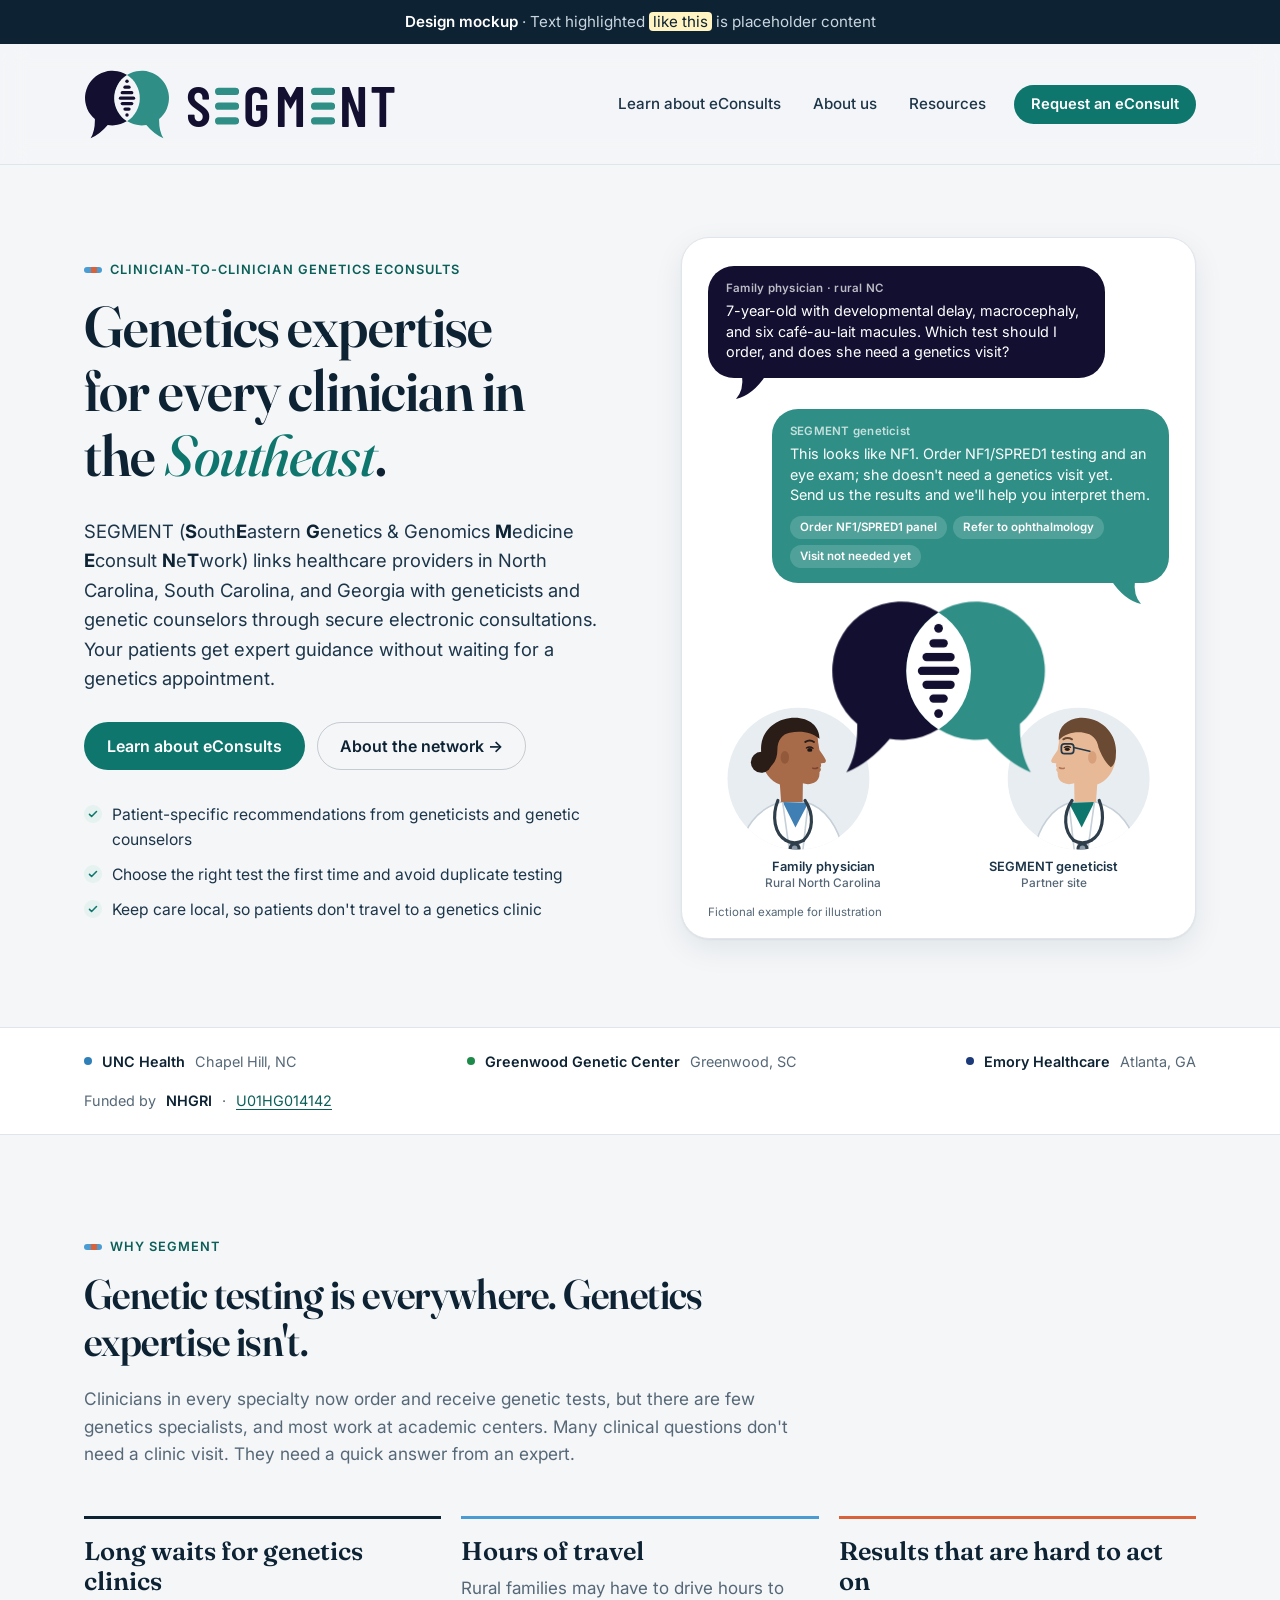
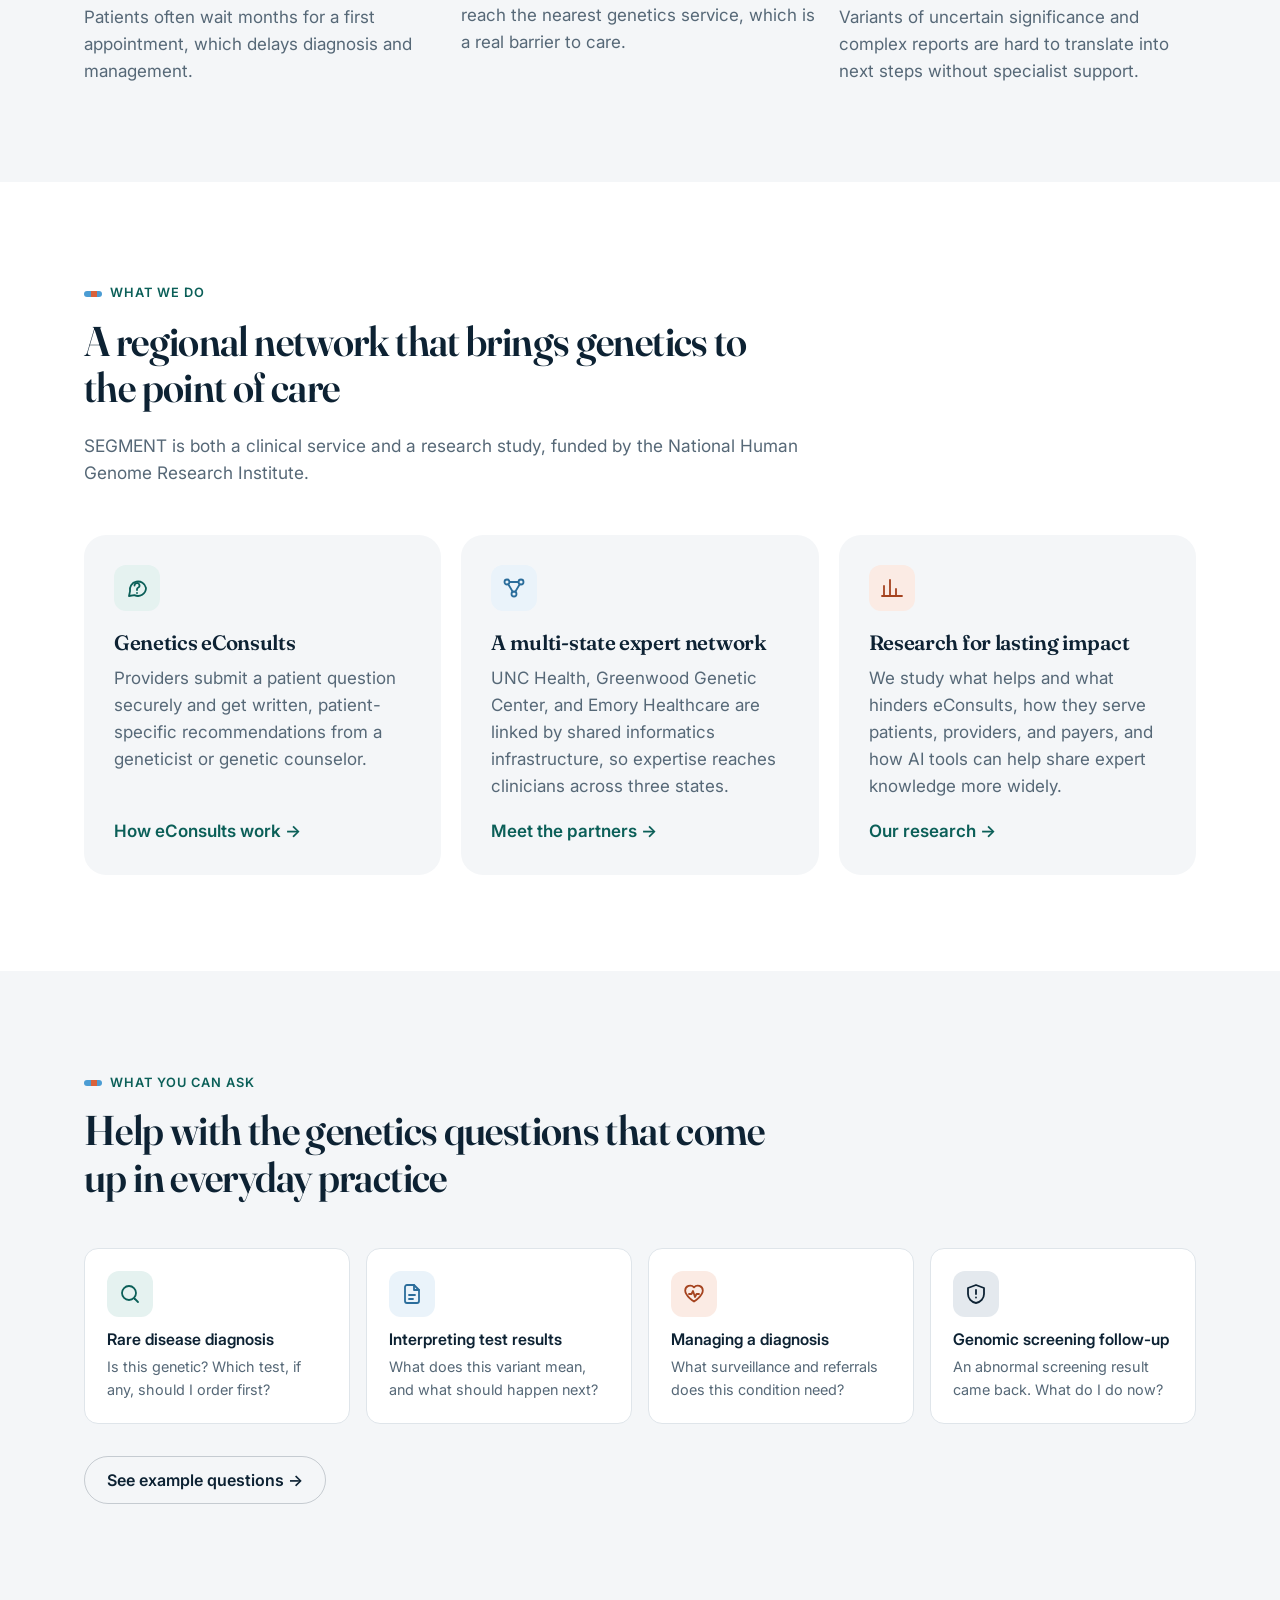
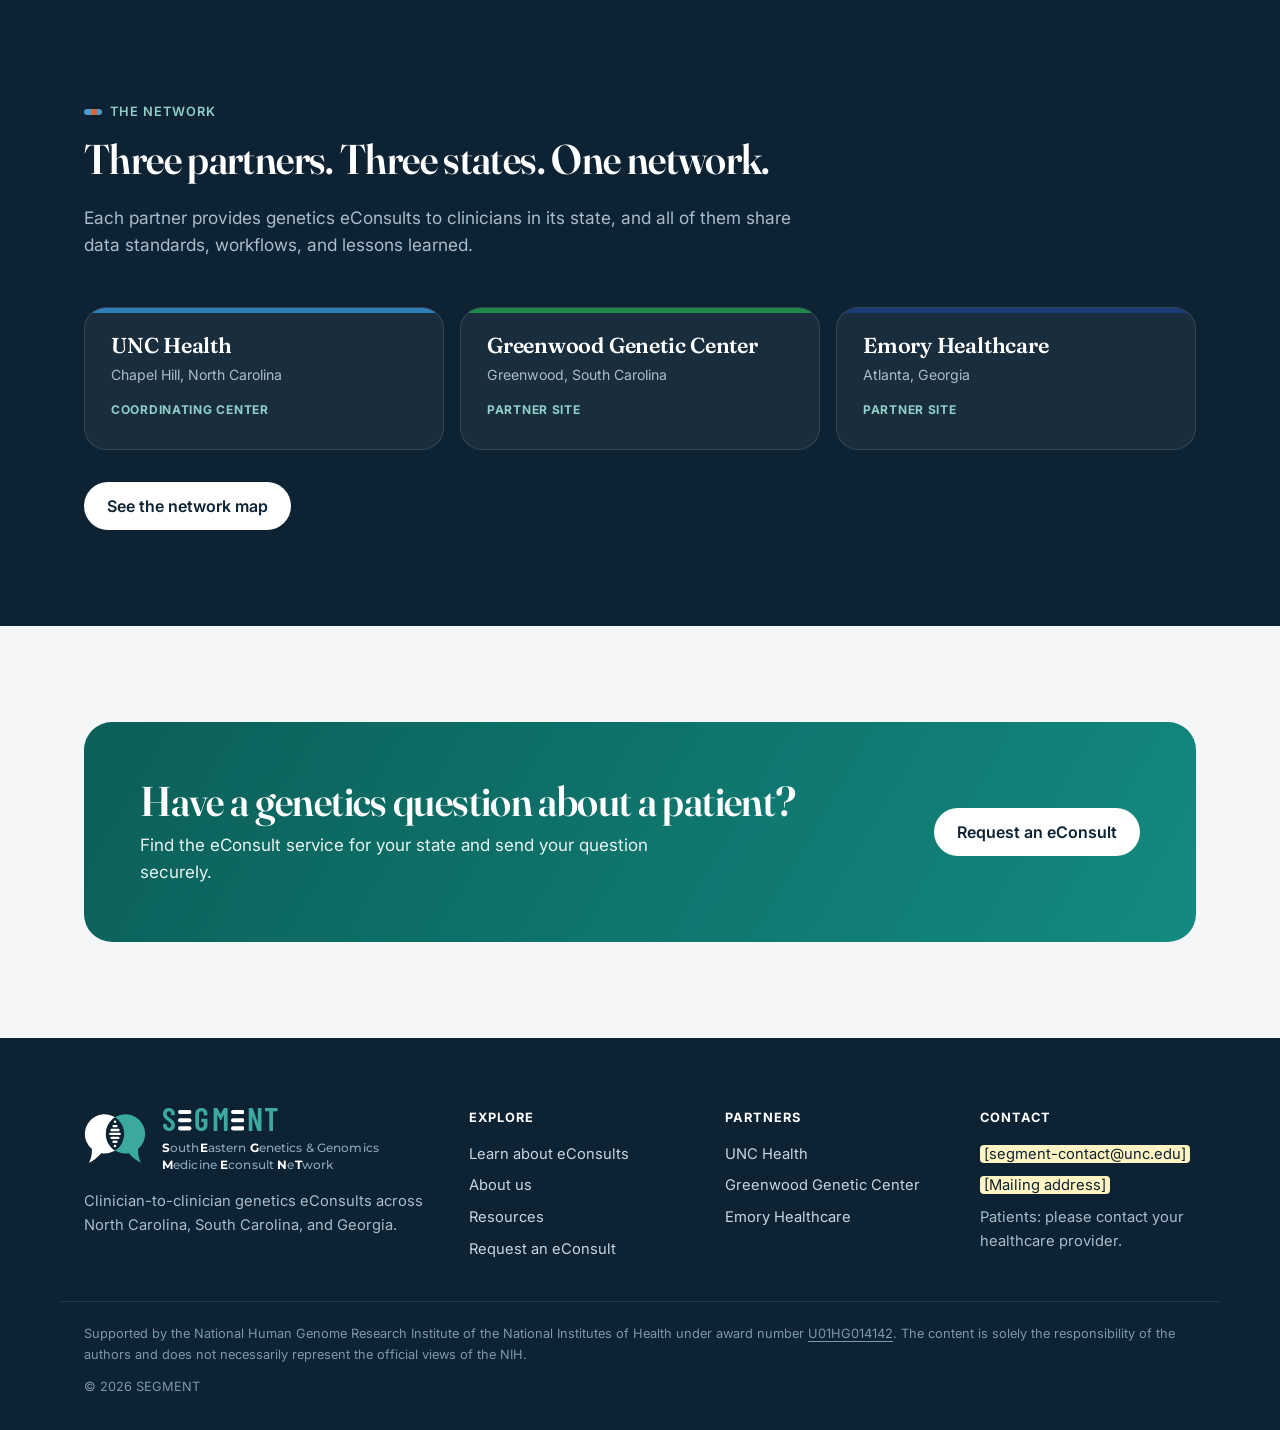
==== commit 0b6f982f: "Use bold, not underlines, for the SEGMENT letters everywhere Match the footer and the About page hea" ====
--- a/index.html
+++ b/index.html
@@ -7,11 +7,11 @@
   <meta name="robots" content="noindex, nofollow">
   <title>SEGMENT · Southeastern Genetics &amp; Genomics Medicine eConsult Network</title>
   <meta name="description" content="SEGMENT connects clinicians in North Carolina, South Carolina and Georgia with geneticists and genetic counselors through secure, clinician-to-clinician eConsults.">
-  <link rel="icon" href="assets/favicon.svg?v=20261104-3" type="image/svg+xml">
+  <link rel="icon" href="assets/favicon.svg?v=20261104-4" type="image/svg+xml">
   <link rel="preconnect" href="https://fonts.googleapis.com">
   <link rel="preconnect" href="https://fonts.gstatic.com" crossorigin>
   <link href="https://fonts.googleapis.com/css2?family=Fraunces:ital,opsz,wght@0,9..144,400;0,9..144,500;0,9..144,600;1,9..144,500&family=Inter:wght@400;500;600;700&family=Barlow+Condensed:wght@600&family=Montserrat:wght@500&display=swap" rel="stylesheet">
-  <link rel="stylesheet" href="assets/styles.css?v=20261104-3">
+  <link rel="stylesheet" href="assets/styles.css?v=20261104-4">
 </head>
 <body>
   <div class="mock-banner"><strong>Design mockup</strong> · Text highlighted <span class="ph">like this</span> is placeholder content</div>
@@ -19,7 +19,7 @@
   <header class="site-header">
     <div class="container header-inner">
       <a class="brand" href="index.html" aria-label="SEGMENT home">
-        <img src="assets/logo-mark.svg?v=20261104-3" alt="" width="53" height="44">
+        <img src="assets/logo-mark.svg?v=20261104-4" alt="" width="53" height="44">
         <span class="brand-text">
           <span class="brand-name">S<svg class="bar-e" viewBox="0 0 46 70" aria-hidden="true"><rect width="46" height="14" rx="7"/><rect y="28" width="46" height="14" rx="7"/><rect y="56" width="46" height="14" rx="7"/></svg>G<span class="k-gm">M</span><svg class="bar-e" viewBox="0 0 46 70" aria-hidden="true"><rect width="46" height="14" rx="7"/><rect y="28" width="46" height="14" rx="7"/><rect y="56" width="46" height="14" rx="7"/></svg>N<span class="k-nt">T</span></span>
         </span>
@@ -306,10 +306,10 @@
     <div class="container footer-grid">
       <div>
         <a class="brand" href="index.html" aria-label="SEGMENT home">
-          <img src="assets/logo-mark-dark.svg?v=20261104-3" alt="" width="53" height="44">
+          <img src="assets/logo-mark-dark.svg?v=20261104-4" alt="" width="53" height="44">
           <span class="brand-text">
             <span class="brand-name">S<svg class="bar-e" viewBox="0 0 46 70" aria-hidden="true"><rect width="46" height="14" rx="7"/><rect y="28" width="46" height="14" rx="7"/><rect y="56" width="46" height="14" rx="7"/></svg>G<span class="k-gm">M</span><svg class="bar-e" viewBox="0 0 46 70" aria-hidden="true"><rect width="46" height="14" rx="7"/><rect y="28" width="46" height="14" rx="7"/><rect y="56" width="46" height="14" rx="7"/></svg>N<span class="k-nt">T</span></span>
-            <span class="brand-sub"><u>S</u>outh<u>E</u>astern <u>G</u>enetics &amp; Genomics <u>M</u>edicine <u>E</u>consult <u>N</u>e<u>T</u>work</span>
+            <span class="brand-sub"><b>S</b>outh<b>E</b>astern <b>G</b>enetics &amp; Genomics <b>M</b>edicine <b>E</b>consult <b>N</b>e<b>T</b>work</span>
           </span>
         </a>
         <p>Clinician-to-clinician genetics eConsults across North Carolina, South Carolina, and Georgia.</p>
@@ -346,6 +346,6 @@
     </div>
   </footer>
 
-  <script src="assets/main.js?v=20261104-3"></script>
+  <script src="assets/main.js?v=20261104-4"></script>
 </body>
 </html>
--- a/assets/styles.css
+++ b/assets/styles.css
@@ -182,8 +182,7 @@
 .brand-name .k-nt { margin-left: -0.03em; }
 .brand-sub { font-family: "Montserrat", var(--font-sans); font-weight: 500; font-size: 0.86rem; line-height: 1.35; color: var(--muted); letter-spacing: 0.01em; margin-top: 6px; max-width: 20em; }
 /* The letters that spell SEGMENT, wherever the name is written out */
-.brand-sub u { text-decoration: underline; text-decoration-thickness: 2px; text-underline-offset: 3px; font-weight: 700; color: var(--ink); }
-.lede b { font-weight: 700; color: var(--ink); }
+.brand-sub b, .lede b { font-weight: 700; color: var(--ink); }
 
 .site-nav { display: flex; align-items: center; gap: 4px; }
 .site-nav a { white-space: nowrap; }
@@ -765,7 +764,7 @@
 .site-footer .brand img { width: 62px; height: 51px; }
 .site-footer .brand-name { font-size: 2rem; }
 .site-footer .brand-sub { font-size: 0.78rem; }
-.site-footer .brand-sub u { color: #fff; }
+.site-footer .brand-sub b { color: #fff; }
 .site-footer .brand-sub { color: #8fa7ba; display: block; }
 .site-footer h4 {
   color: #fff;
@@ -1083,7 +1082,7 @@
 .acronym span { white-space: nowrap; margin-right: 0.3em; }
 .acronym .break { flex-basis: 100%; height: 0; margin: 0; }
 .acronym b { color: var(--teal); font-weight: 600; }
-.acronym b.seg { color: #120f31; text-decoration: underline; text-decoration-thickness: 3px; text-underline-offset: 5px; }
+.acronym b.seg { color: #120f31; font-weight: 700; }
 
 /* About page head: the expanded name is the heading, the mission sits beneath it */
 .page-head h1.acronym { font-size: clamp(2rem, 4.6vw, 3.3rem); line-height: 1.15; max-width: none; margin: 0 0 36px; }
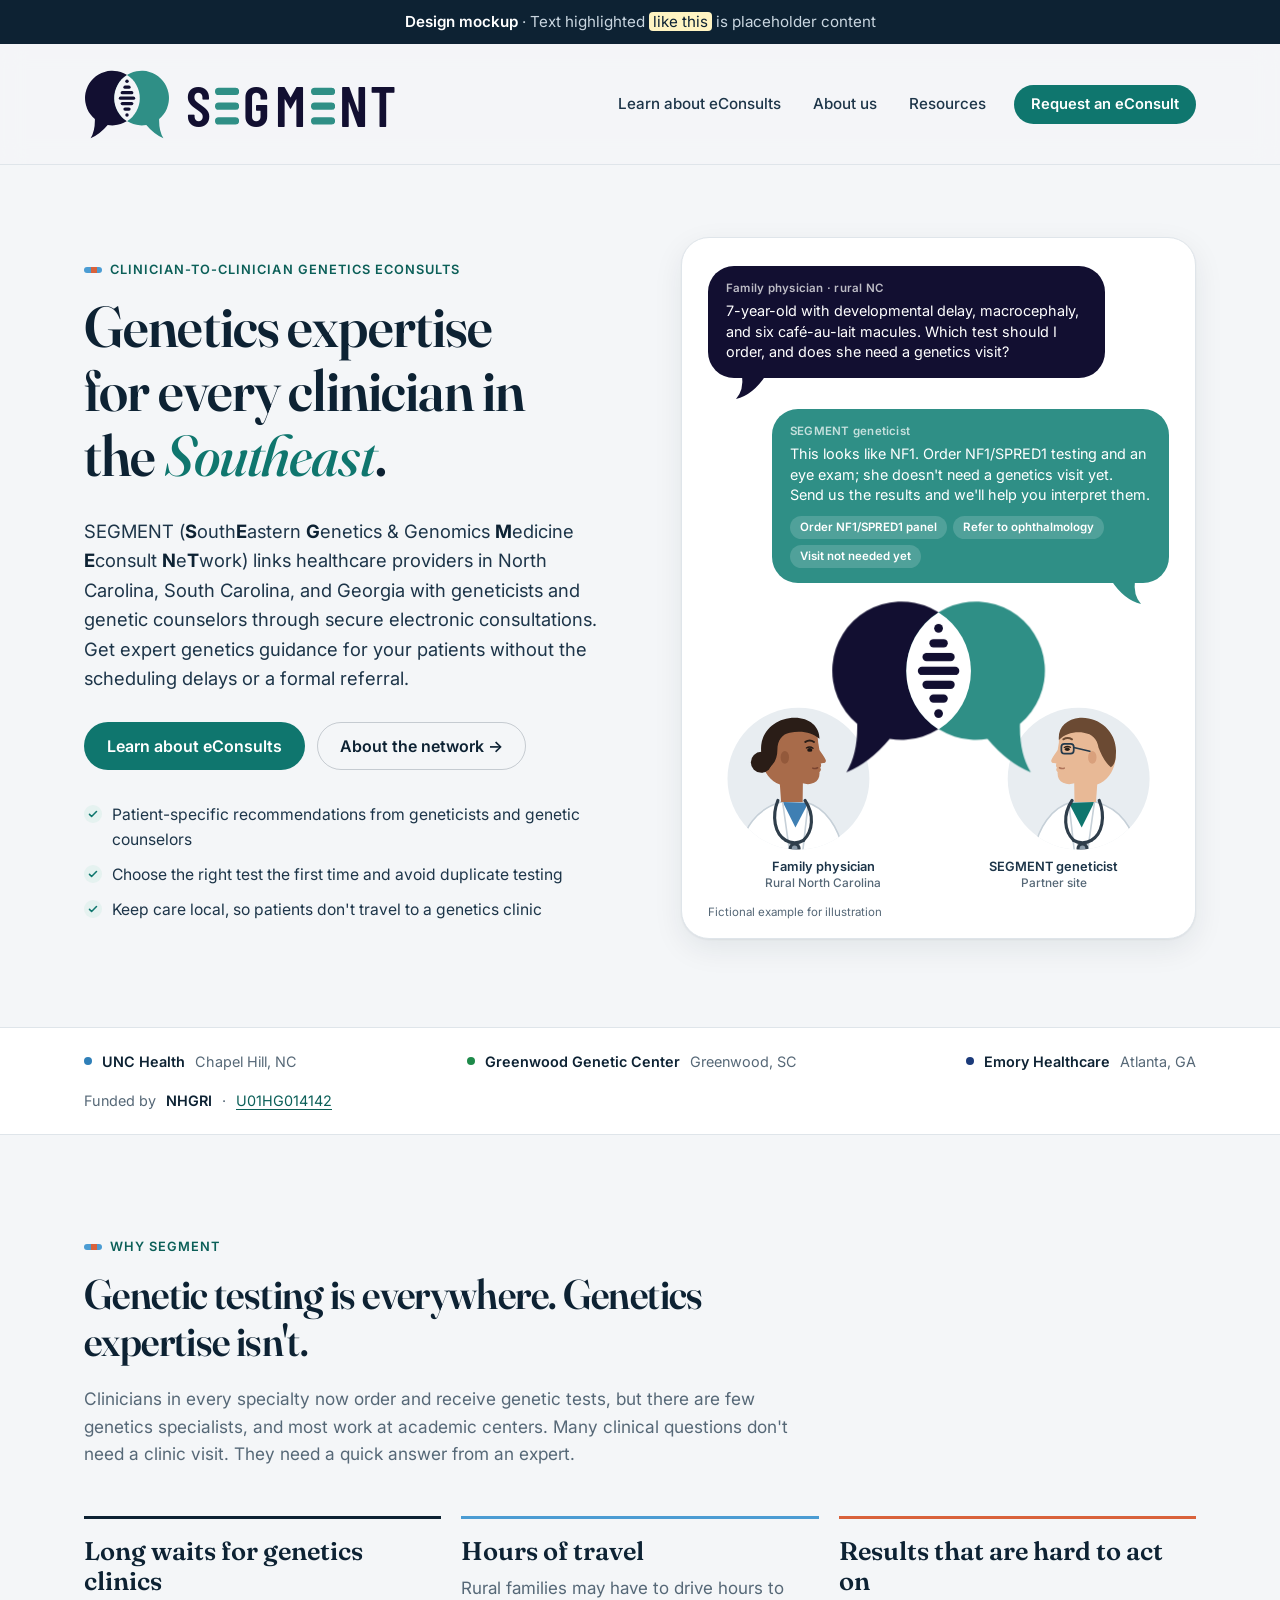
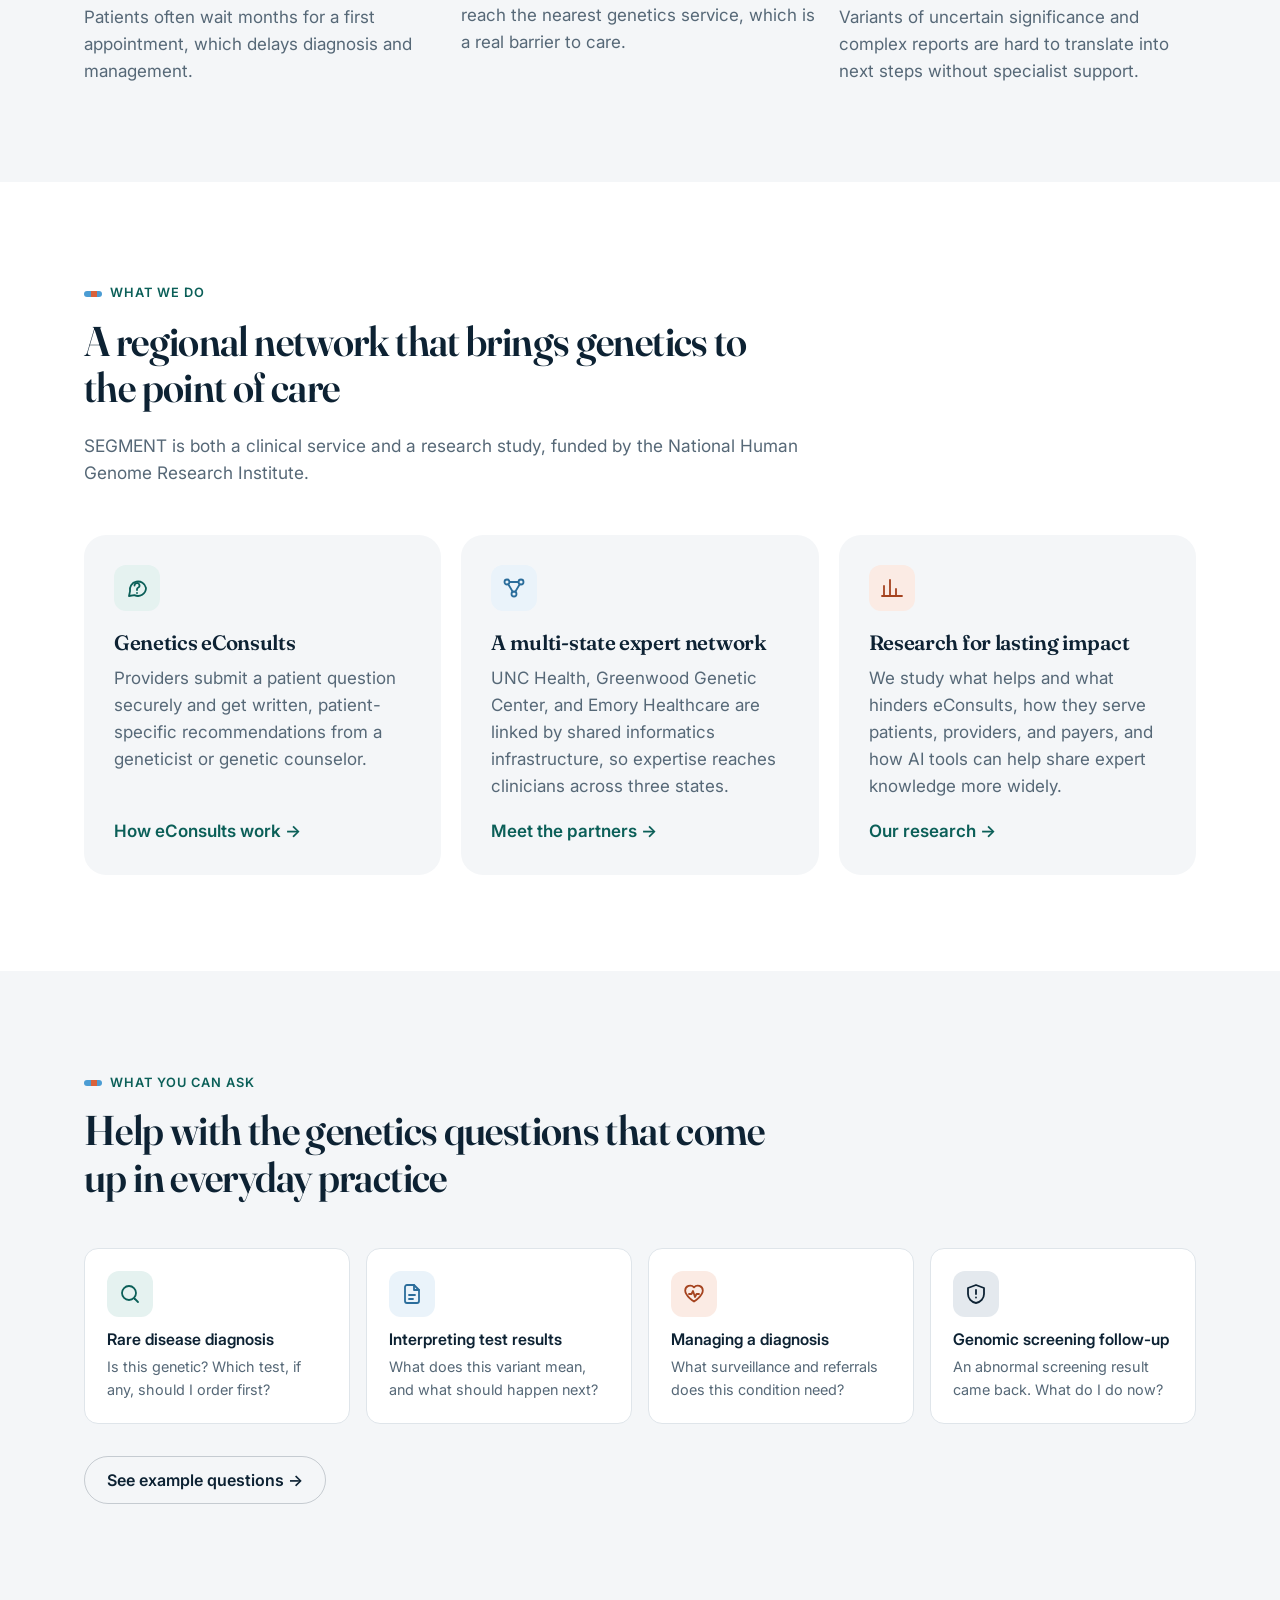
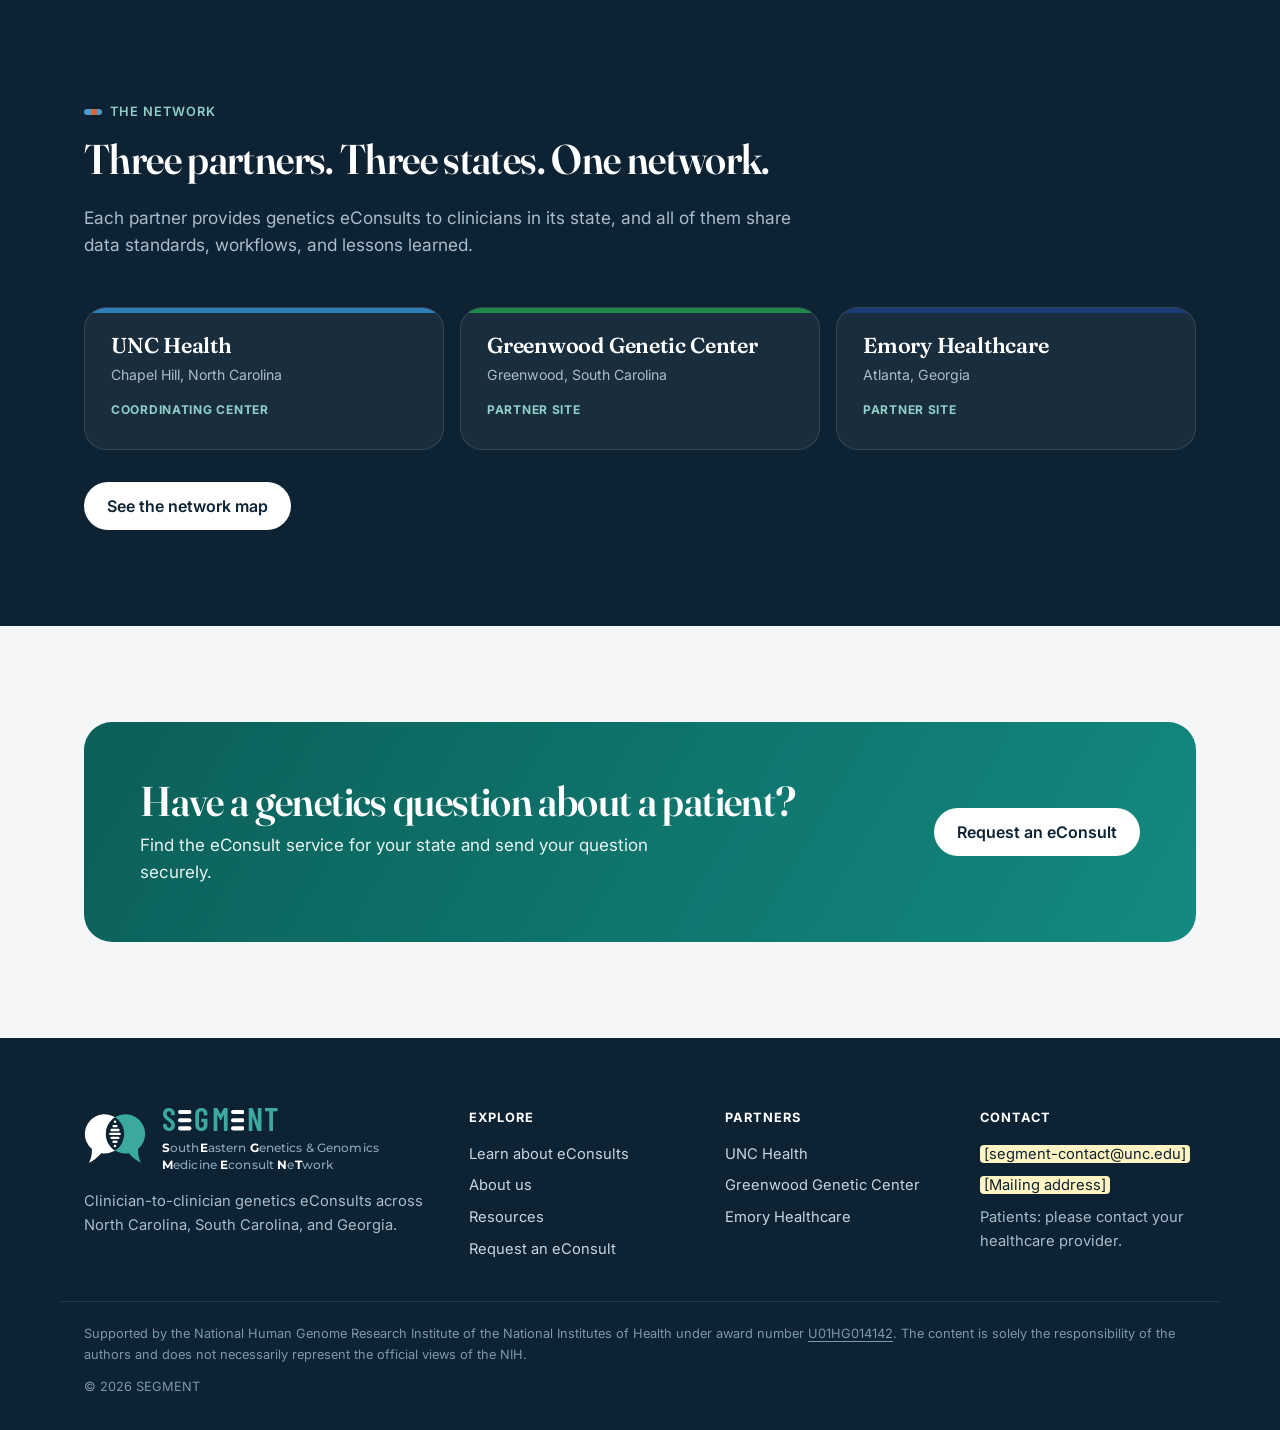
==== commit 54afe4a4: "Match the landing page wording to the eConsults intro line Co-Authored-By: Claude Opus 5.5 <noreply@" ====
--- a/index.html
+++ b/index.html
@@ -7,11 +7,11 @@
   <meta name="robots" content="noindex, nofollow">
   <title>SEGMENT · Southeastern Genetics &amp; Genomics Medicine eConsult Network</title>
   <meta name="description" content="SEGMENT connects clinicians in North Carolina, South Carolina and Georgia with geneticists and genetic counselors through secure, clinician-to-clinician eConsults.">
-  <link rel="icon" href="assets/favicon.svg?v=20261104-4" type="image/svg+xml">
+  <link rel="icon" href="assets/favicon.svg?v=20261104-5" type="image/svg+xml">
   <link rel="preconnect" href="https://fonts.googleapis.com">
   <link rel="preconnect" href="https://fonts.gstatic.com" crossorigin>
   <link href="https://fonts.googleapis.com/css2?family=Fraunces:ital,opsz,wght@0,9..144,400;0,9..144,500;0,9..144,600;1,9..144,500&family=Inter:wght@400;500;600;700&family=Barlow+Condensed:wght@600&family=Montserrat:wght@500&display=swap" rel="stylesheet">
-  <link rel="stylesheet" href="assets/styles.css?v=20261104-4">
+  <link rel="stylesheet" href="assets/styles.css?v=20261104-5">
 </head>
 <body>
   <div class="mock-banner"><strong>Design mockup</strong> · Text highlighted <span class="ph">like this</span> is placeholder content</div>
@@ -19,7 +19,7 @@
   <header class="site-header">
     <div class="container header-inner">
       <a class="brand" href="index.html" aria-label="SEGMENT home">
-        <img src="assets/logo-mark.svg?v=20261104-4" alt="" width="53" height="44">
+        <img src="assets/logo-mark.svg?v=20261104-5" alt="" width="53" height="44">
         <span class="brand-text">
           <span class="brand-name">S<svg class="bar-e" viewBox="0 0 46 70" aria-hidden="true"><rect width="46" height="14" rx="7"/><rect y="28" width="46" height="14" rx="7"/><rect y="56" width="46" height="14" rx="7"/></svg>G<span class="k-gm">M</span><svg class="bar-e" viewBox="0 0 46 70" aria-hidden="true"><rect width="46" height="14" rx="7"/><rect y="28" width="46" height="14" rx="7"/><rect y="56" width="46" height="14" rx="7"/></svg>N<span class="k-nt">T</span></span>
         </span>
@@ -41,7 +41,7 @@
         <div class="hero-copy">
           <p class="eyebrow">Clinician-to-clinician genetics eConsults</p>
           <h1>Genetics expertise for every clinician in the <em>Southeast</em>.</h1>
-          <p class="lede">SEGMENT (<b>S</b>outh<b>E</b>astern <b>G</b>enetics &amp; Genomics <b>M</b>edicine <b>E</b>consult <b>N</b>e<b>T</b>work) links healthcare providers in North Carolina, South Carolina, and Georgia with geneticists and genetic counselors through secure electronic consultations. Your patients get expert guidance without waiting for a genetics appointment.</p>
+          <p class="lede">SEGMENT (<b>S</b>outh<b>E</b>astern <b>G</b>enetics &amp; Genomics <b>M</b>edicine <b>E</b>consult <b>N</b>e<b>T</b>work) links healthcare providers in North Carolina, South Carolina, and Georgia with geneticists and genetic counselors through secure electronic consultations. Get expert genetics guidance for your patients without the scheduling delays or a formal referral.</p>
           <div class="hero-actions">
             <a class="btn btn-primary" href="econsults.html">Learn about eConsults</a>
             <a class="btn btn-ghost" href="about.html">About the network →</a>
@@ -306,7 +306,7 @@
     <div class="container footer-grid">
       <div>
         <a class="brand" href="index.html" aria-label="SEGMENT home">
-          <img src="assets/logo-mark-dark.svg?v=20261104-4" alt="" width="53" height="44">
+          <img src="assets/logo-mark-dark.svg?v=20261104-5" alt="" width="53" height="44">
           <span class="brand-text">
             <span class="brand-name">S<svg class="bar-e" viewBox="0 0 46 70" aria-hidden="true"><rect width="46" height="14" rx="7"/><rect y="28" width="46" height="14" rx="7"/><rect y="56" width="46" height="14" rx="7"/></svg>G<span class="k-gm">M</span><svg class="bar-e" viewBox="0 0 46 70" aria-hidden="true"><rect width="46" height="14" rx="7"/><rect y="28" width="46" height="14" rx="7"/><rect y="56" width="46" height="14" rx="7"/></svg>N<span class="k-nt">T</span></span>
             <span class="brand-sub"><b>S</b>outh<b>E</b>astern <b>G</b>enetics &amp; Genomics <b>M</b>edicine <b>E</b>consult <b>N</b>e<b>T</b>work</span>
@@ -346,6 +346,6 @@
     </div>
   </footer>
 
-  <script src="assets/main.js?v=20261104-4"></script>
+  <script src="assets/main.js?v=20261104-5"></script>
 </body>
 </html>
--- a/assets/styles.css
+++ b/assets/styles.css
@@ -1086,9 +1086,9 @@
 
 /* About page head: the expanded name is the heading, the mission sits beneath it */
 .page-head h1.acronym { font-size: clamp(2rem, 4.6vw, 3.3rem); line-height: 1.15; max-width: none; margin: 0 0 36px; }
-.mission { max-width: 760px; display: grid; gap: 12px; }
+.mission { display: grid; gap: 12px; }
 .mission h2 { font-size: clamp(1.4rem, 2.4vw, 1.8rem); margin: 0; }
-.mission .lede { margin: 0; }
+.mission .lede { margin: 0; max-width: none; }
 
 /* Partner map diagram */
 .partner-diagram {
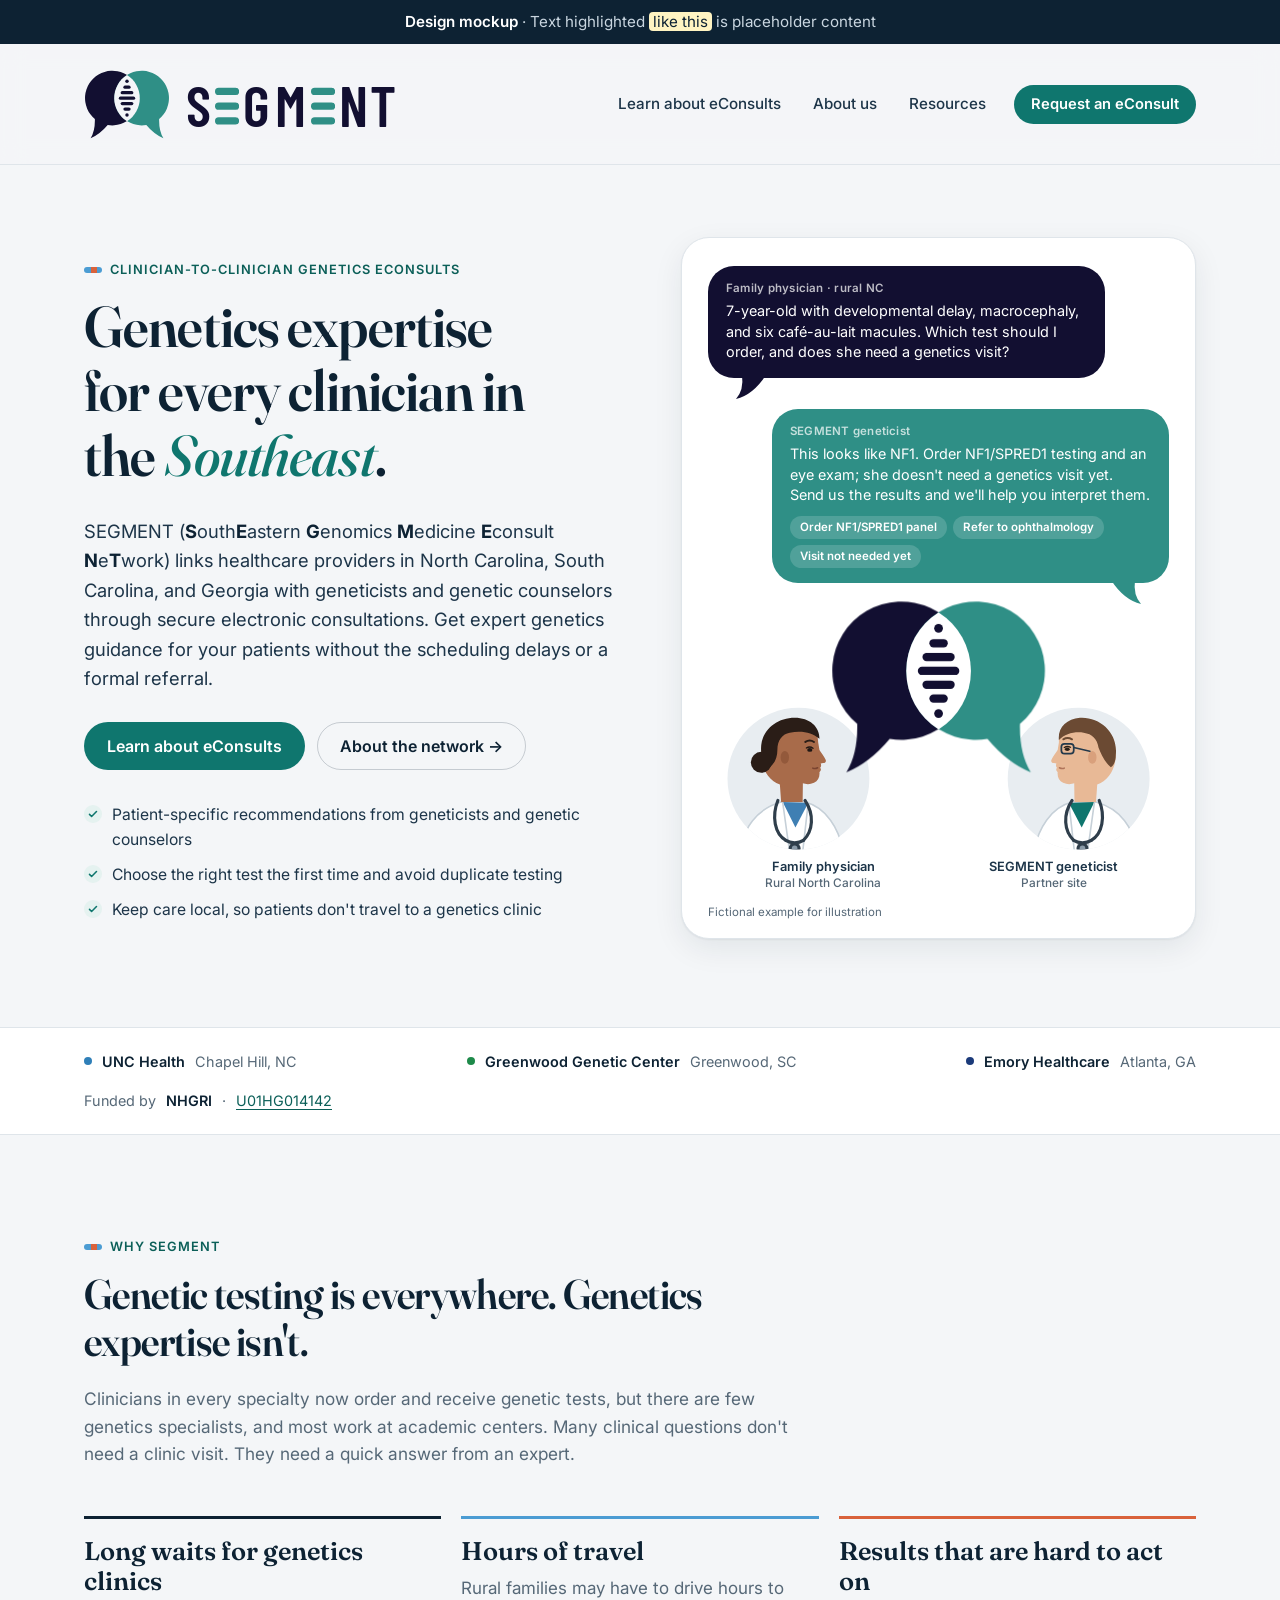
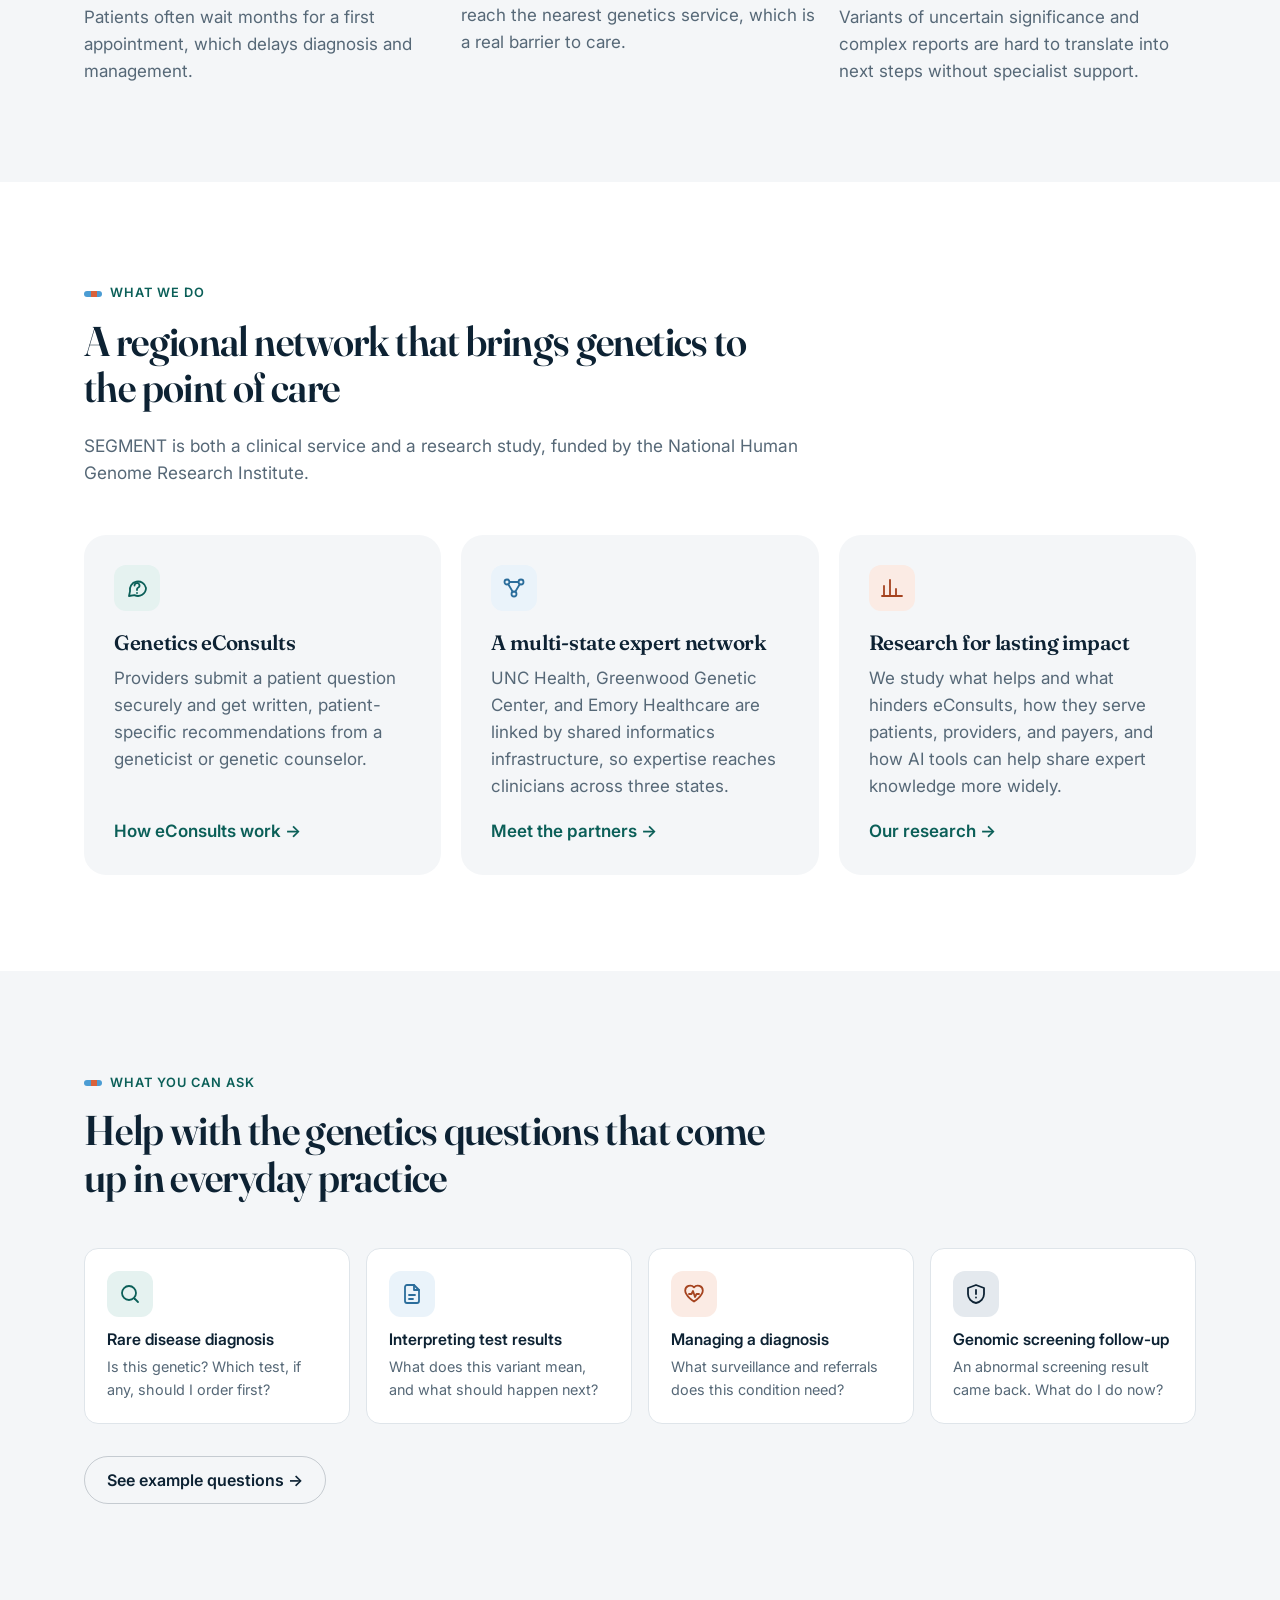
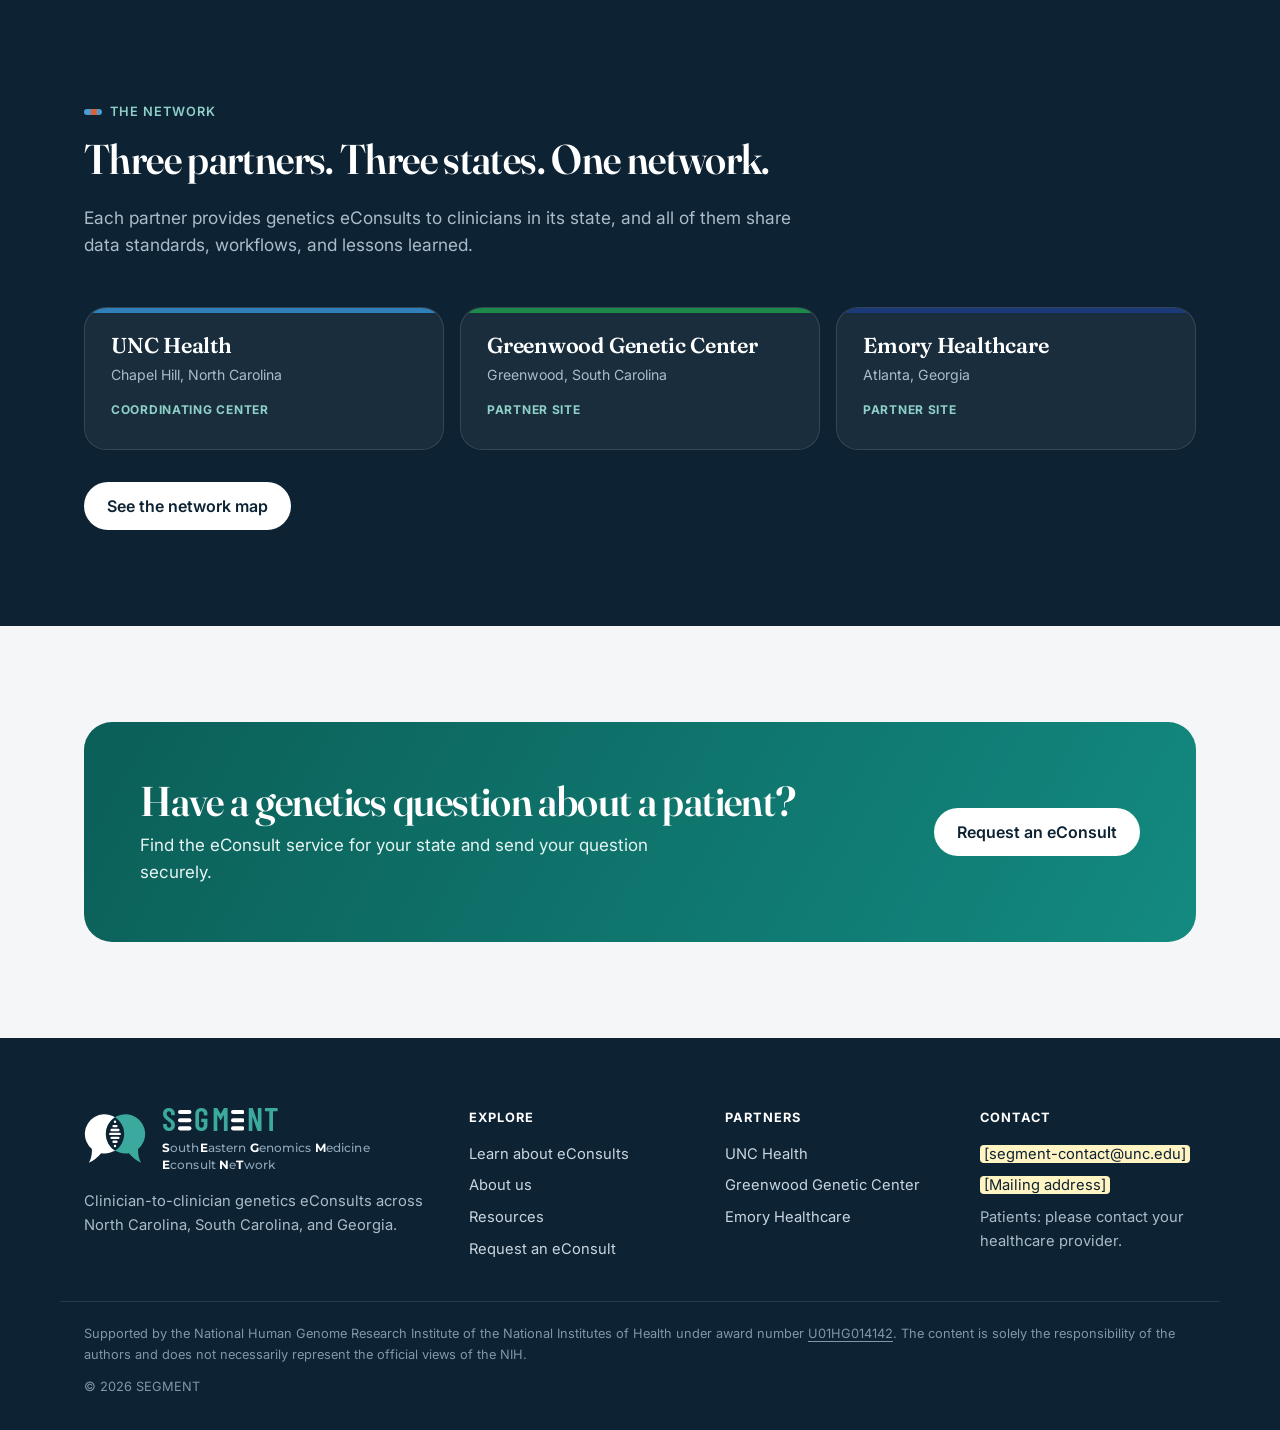
==== commit cde7d1ae: "Shorten the spelled-out name to "Genomics" instead of "Genetics & Genomics" SEGMENT now reads SouthE" ====
--- a/index.html
+++ b/index.html
@@ -5,7 +5,7 @@
   <meta name="viewport" content="width=device-width, initial-scale=1">
   <!-- Draft: keep out of search results until placeholder content is replaced -->
   <meta name="robots" content="noindex, nofollow">
-  <title>SEGMENT · Southeastern Genetics &amp; Genomics Medicine eConsult Network</title>
+  <title>SEGMENT · Southeastern Genomics Medicine eConsult Network</title>
   <meta name="description" content="SEGMENT connects clinicians in North Carolina, South Carolina and Georgia with geneticists and genetic counselors through secure, clinician-to-clinician eConsults.">
   <link rel="icon" href="assets/favicon.svg?v=20261104-5" type="image/svg+xml">
   <link rel="preconnect" href="https://fonts.googleapis.com">
@@ -41,7 +41,7 @@
         <div class="hero-copy">
           <p class="eyebrow">Clinician-to-clinician genetics eConsults</p>
           <h1>Genetics expertise for every clinician in the <em>Southeast</em>.</h1>
-          <p class="lede">SEGMENT (<b>S</b>outh<b>E</b>astern <b>G</b>enetics &amp; Genomics <b>M</b>edicine <b>E</b>consult <b>N</b>e<b>T</b>work) links healthcare providers in North Carolina, South Carolina, and Georgia with geneticists and genetic counselors through secure electronic consultations. Get expert genetics guidance for your patients without the scheduling delays or a formal referral.</p>
+          <p class="lede">SEGMENT (<b>S</b>outh<b>E</b>astern <b>G</b>enomics <b>M</b>edicine <b>E</b>consult <b>N</b>e<b>T</b>work) links healthcare providers in North Carolina, South Carolina, and Georgia with geneticists and genetic counselors through secure electronic consultations. Get expert genetics guidance for your patients without the scheduling delays or a formal referral.</p>
           <div class="hero-actions">
             <a class="btn btn-primary" href="econsults.html">Learn about eConsults</a>
             <a class="btn btn-ghost" href="about.html">About the network →</a>
@@ -309,7 +309,7 @@
           <img src="assets/logo-mark-dark.svg?v=20261104-5" alt="" width="53" height="44">
           <span class="brand-text">
             <span class="brand-name">S<svg class="bar-e" viewBox="0 0 46 70" aria-hidden="true"><rect width="46" height="14" rx="7"/><rect y="28" width="46" height="14" rx="7"/><rect y="56" width="46" height="14" rx="7"/></svg>G<span class="k-gm">M</span><svg class="bar-e" viewBox="0 0 46 70" aria-hidden="true"><rect width="46" height="14" rx="7"/><rect y="28" width="46" height="14" rx="7"/><rect y="56" width="46" height="14" rx="7"/></svg>N<span class="k-nt">T</span></span>
-            <span class="brand-sub"><b>S</b>outh<b>E</b>astern <b>G</b>enetics &amp; Genomics <b>M</b>edicine <b>E</b>consult <b>N</b>e<b>T</b>work</span>
+            <span class="brand-sub"><b>S</b>outh<b>E</b>astern <b>G</b>enomics <b>M</b>edicine <b>E</b>consult <b>N</b>e<b>T</b>work</span>
           </span>
         </a>
         <p>Clinician-to-clinician genetics eConsults across North Carolina, South Carolina, and Georgia.</p>
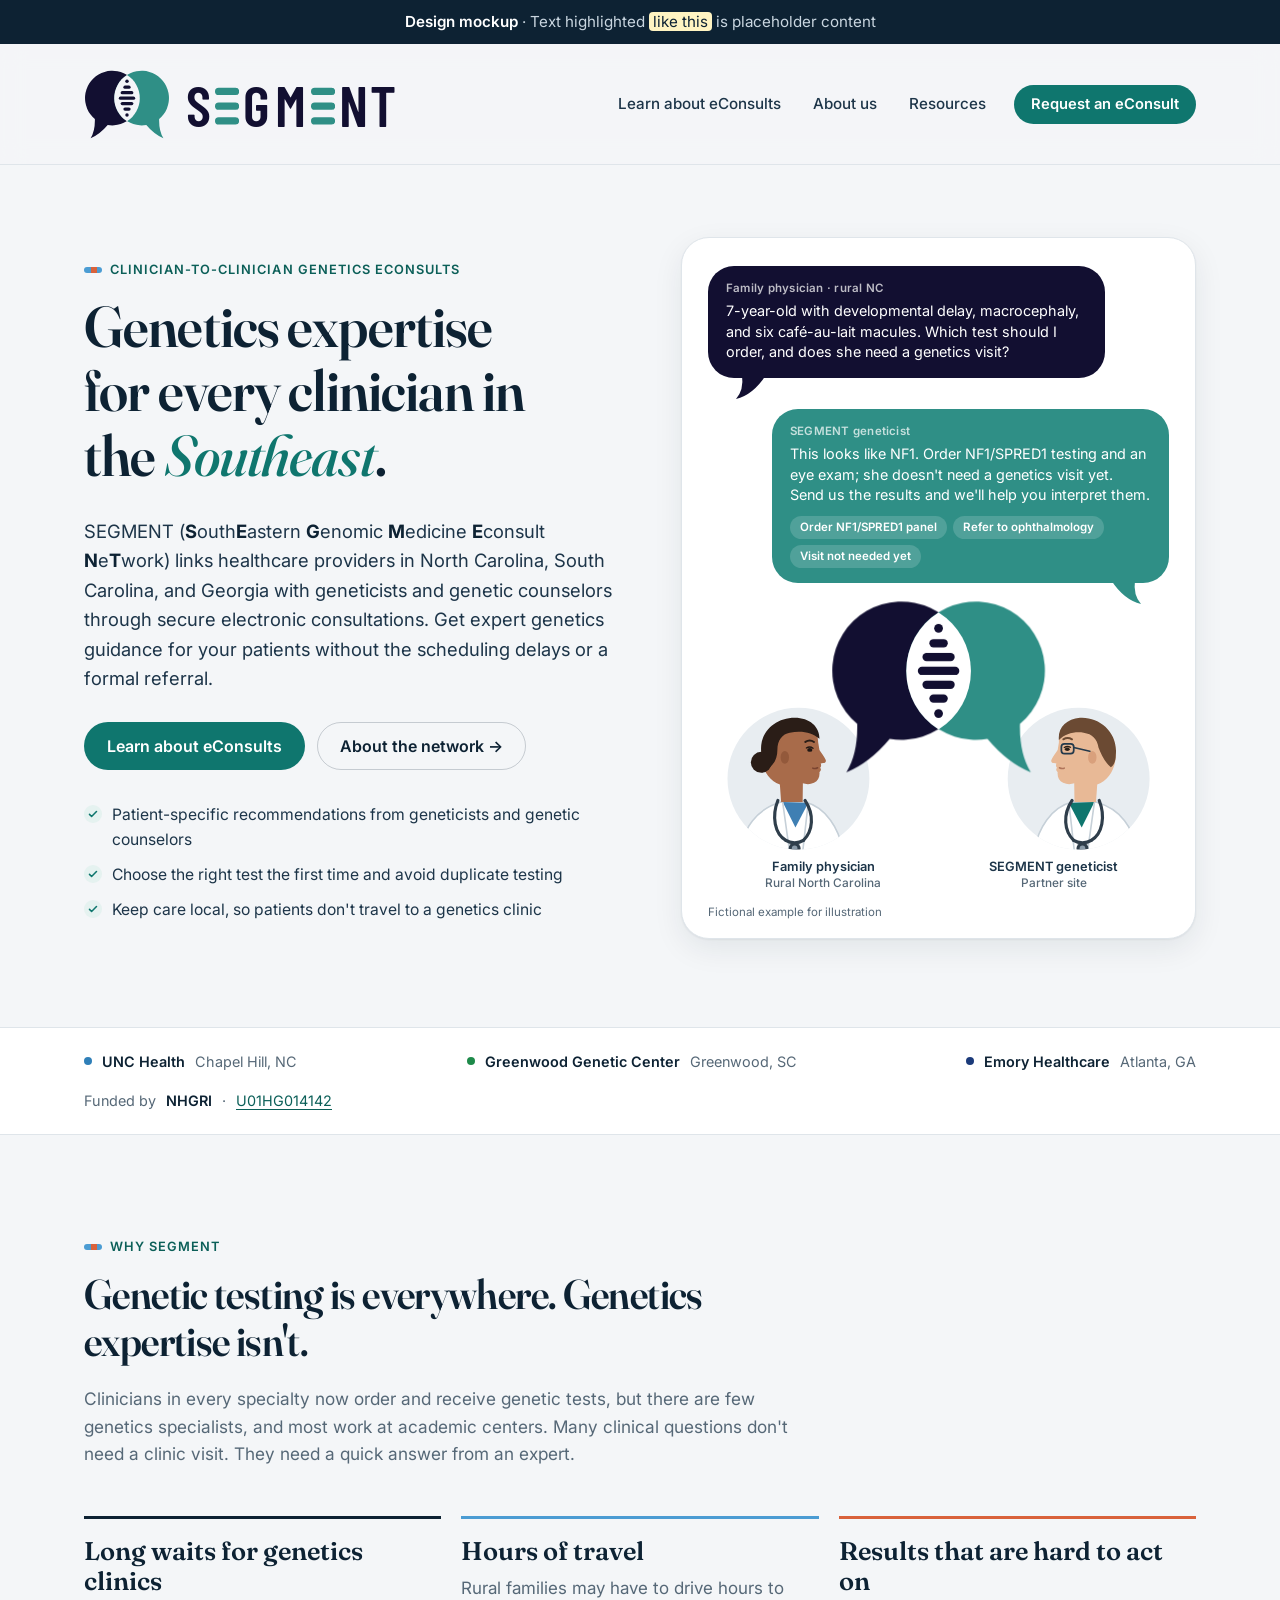
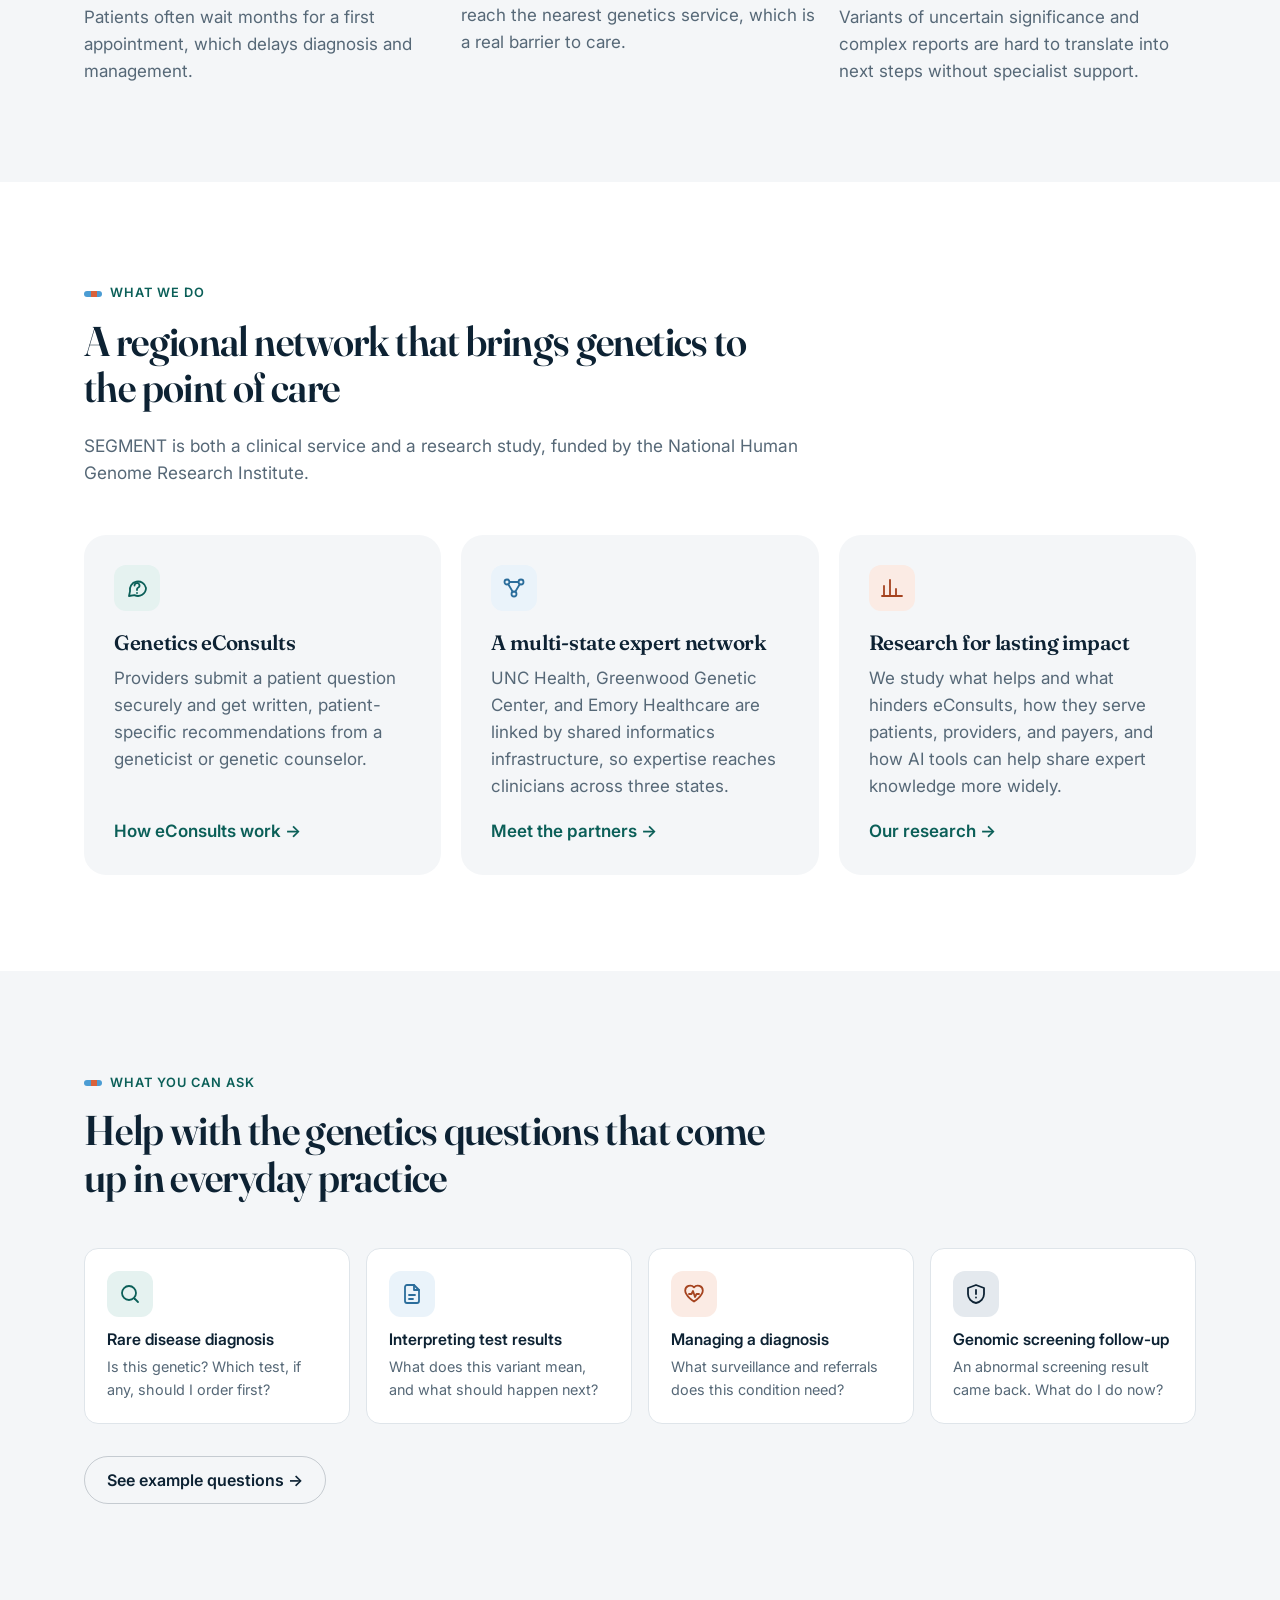
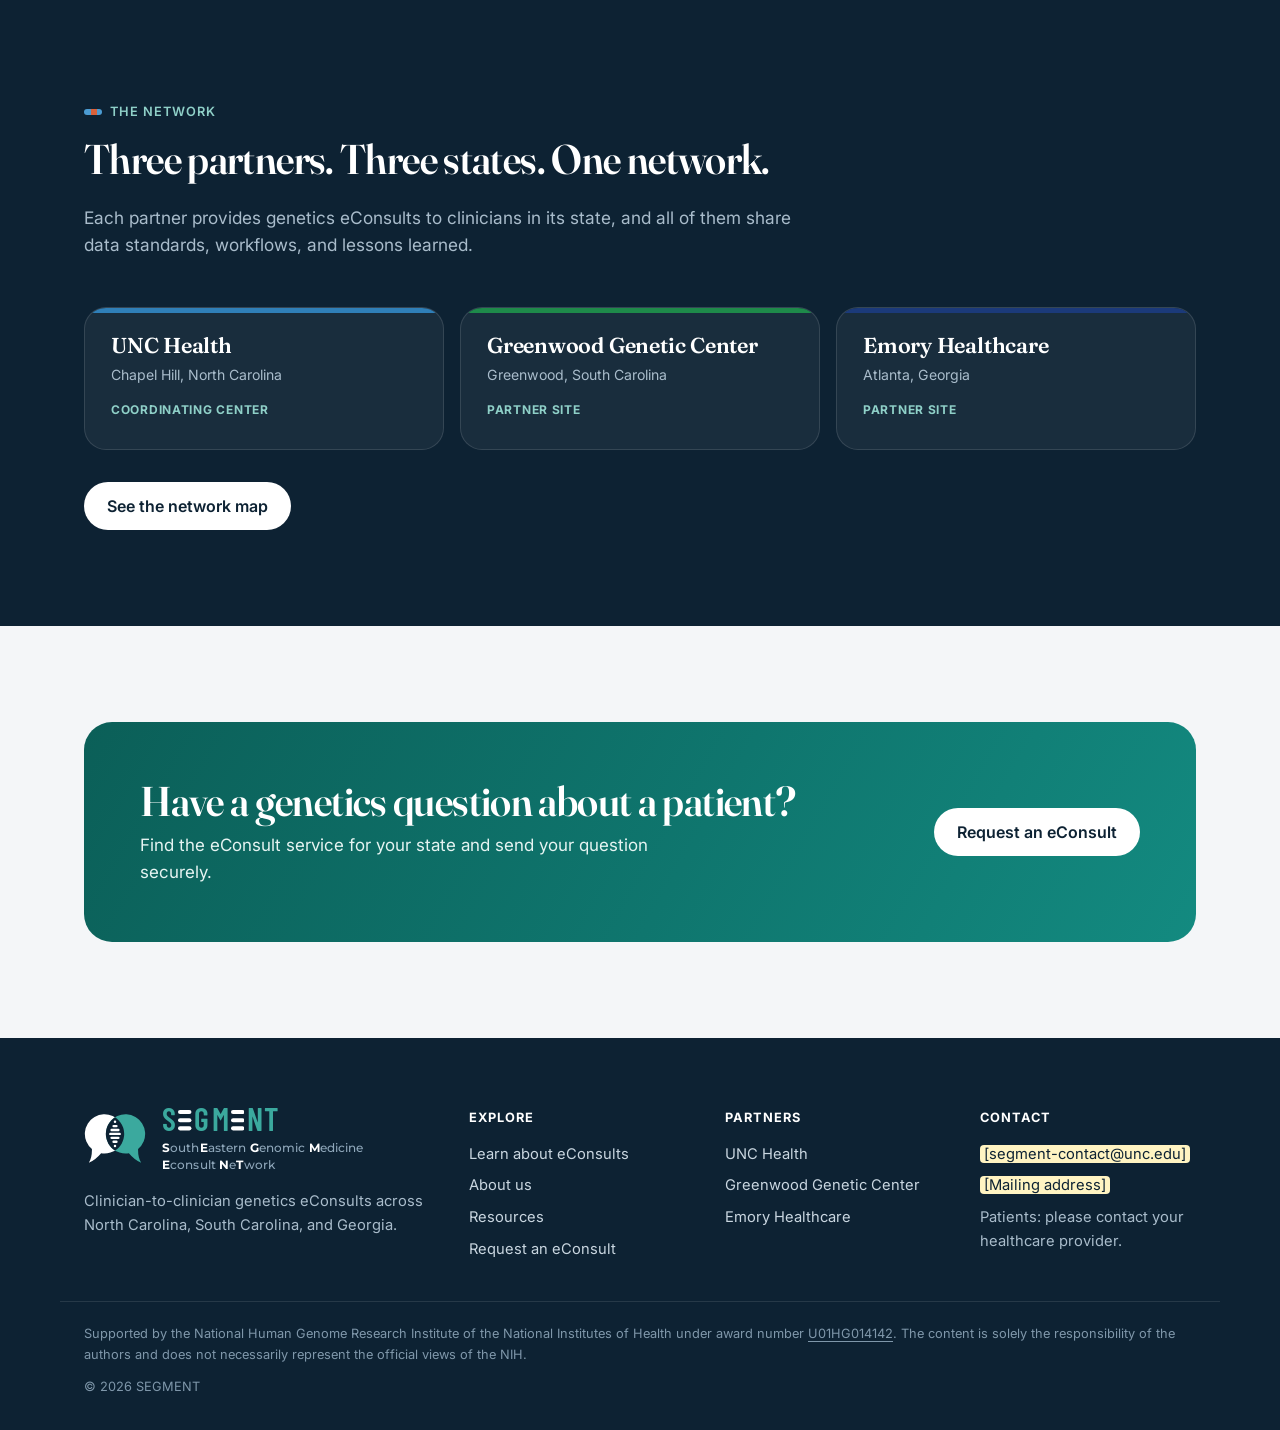
==== commit ac917d11: "Use "Genomic" instead of "Genomics" in the spelled-out name SEGMENT now reads SouthEastern Genomic M" ====
--- a/index.html
+++ b/index.html
@@ -5,7 +5,7 @@
   <meta name="viewport" content="width=device-width, initial-scale=1">
   <!-- Draft: keep out of search results until placeholder content is replaced -->
   <meta name="robots" content="noindex, nofollow">
-  <title>SEGMENT · Southeastern Genomics Medicine eConsult Network</title>
+  <title>SEGMENT · Southeastern Genomic Medicine eConsult Network</title>
   <meta name="description" content="SEGMENT connects clinicians in North Carolina, South Carolina and Georgia with geneticists and genetic counselors through secure, clinician-to-clinician eConsults.">
   <link rel="icon" href="assets/favicon.svg?v=20261104-5" type="image/svg+xml">
   <link rel="preconnect" href="https://fonts.googleapis.com">
@@ -41,7 +41,7 @@
         <div class="hero-copy">
           <p class="eyebrow">Clinician-to-clinician genetics eConsults</p>
           <h1>Genetics expertise for every clinician in the <em>Southeast</em>.</h1>
-          <p class="lede">SEGMENT (<b>S</b>outh<b>E</b>astern <b>G</b>enomics <b>M</b>edicine <b>E</b>consult <b>N</b>e<b>T</b>work) links healthcare providers in North Carolina, South Carolina, and Georgia with geneticists and genetic counselors through secure electronic consultations. Get expert genetics guidance for your patients without the scheduling delays or a formal referral.</p>
+          <p class="lede">SEGMENT (<b>S</b>outh<b>E</b>astern <b>G</b>enomic <b>M</b>edicine <b>E</b>consult <b>N</b>e<b>T</b>work) links healthcare providers in North Carolina, South Carolina, and Georgia with geneticists and genetic counselors through secure electronic consultations. Get expert genetics guidance for your patients without the scheduling delays or a formal referral.</p>
           <div class="hero-actions">
             <a class="btn btn-primary" href="econsults.html">Learn about eConsults</a>
             <a class="btn btn-ghost" href="about.html">About the network →</a>
@@ -309,7 +309,7 @@
           <img src="assets/logo-mark-dark.svg?v=20261104-5" alt="" width="53" height="44">
           <span class="brand-text">
             <span class="brand-name">S<svg class="bar-e" viewBox="0 0 46 70" aria-hidden="true"><rect width="46" height="14" rx="7"/><rect y="28" width="46" height="14" rx="7"/><rect y="56" width="46" height="14" rx="7"/></svg>G<span class="k-gm">M</span><svg class="bar-e" viewBox="0 0 46 70" aria-hidden="true"><rect width="46" height="14" rx="7"/><rect y="28" width="46" height="14" rx="7"/><rect y="56" width="46" height="14" rx="7"/></svg>N<span class="k-nt">T</span></span>
-            <span class="brand-sub"><b>S</b>outh<b>E</b>astern <b>G</b>enomics <b>M</b>edicine <b>E</b>consult <b>N</b>e<b>T</b>work</span>
+            <span class="brand-sub"><b>S</b>outh<b>E</b>astern <b>G</b>enomic <b>M</b>edicine <b>E</b>consult <b>N</b>e<b>T</b>work</span>
           </span>
         </a>
         <p>Clinician-to-clinician genetics eConsults across North Carolina, South Carolina, and Georgia.</p>
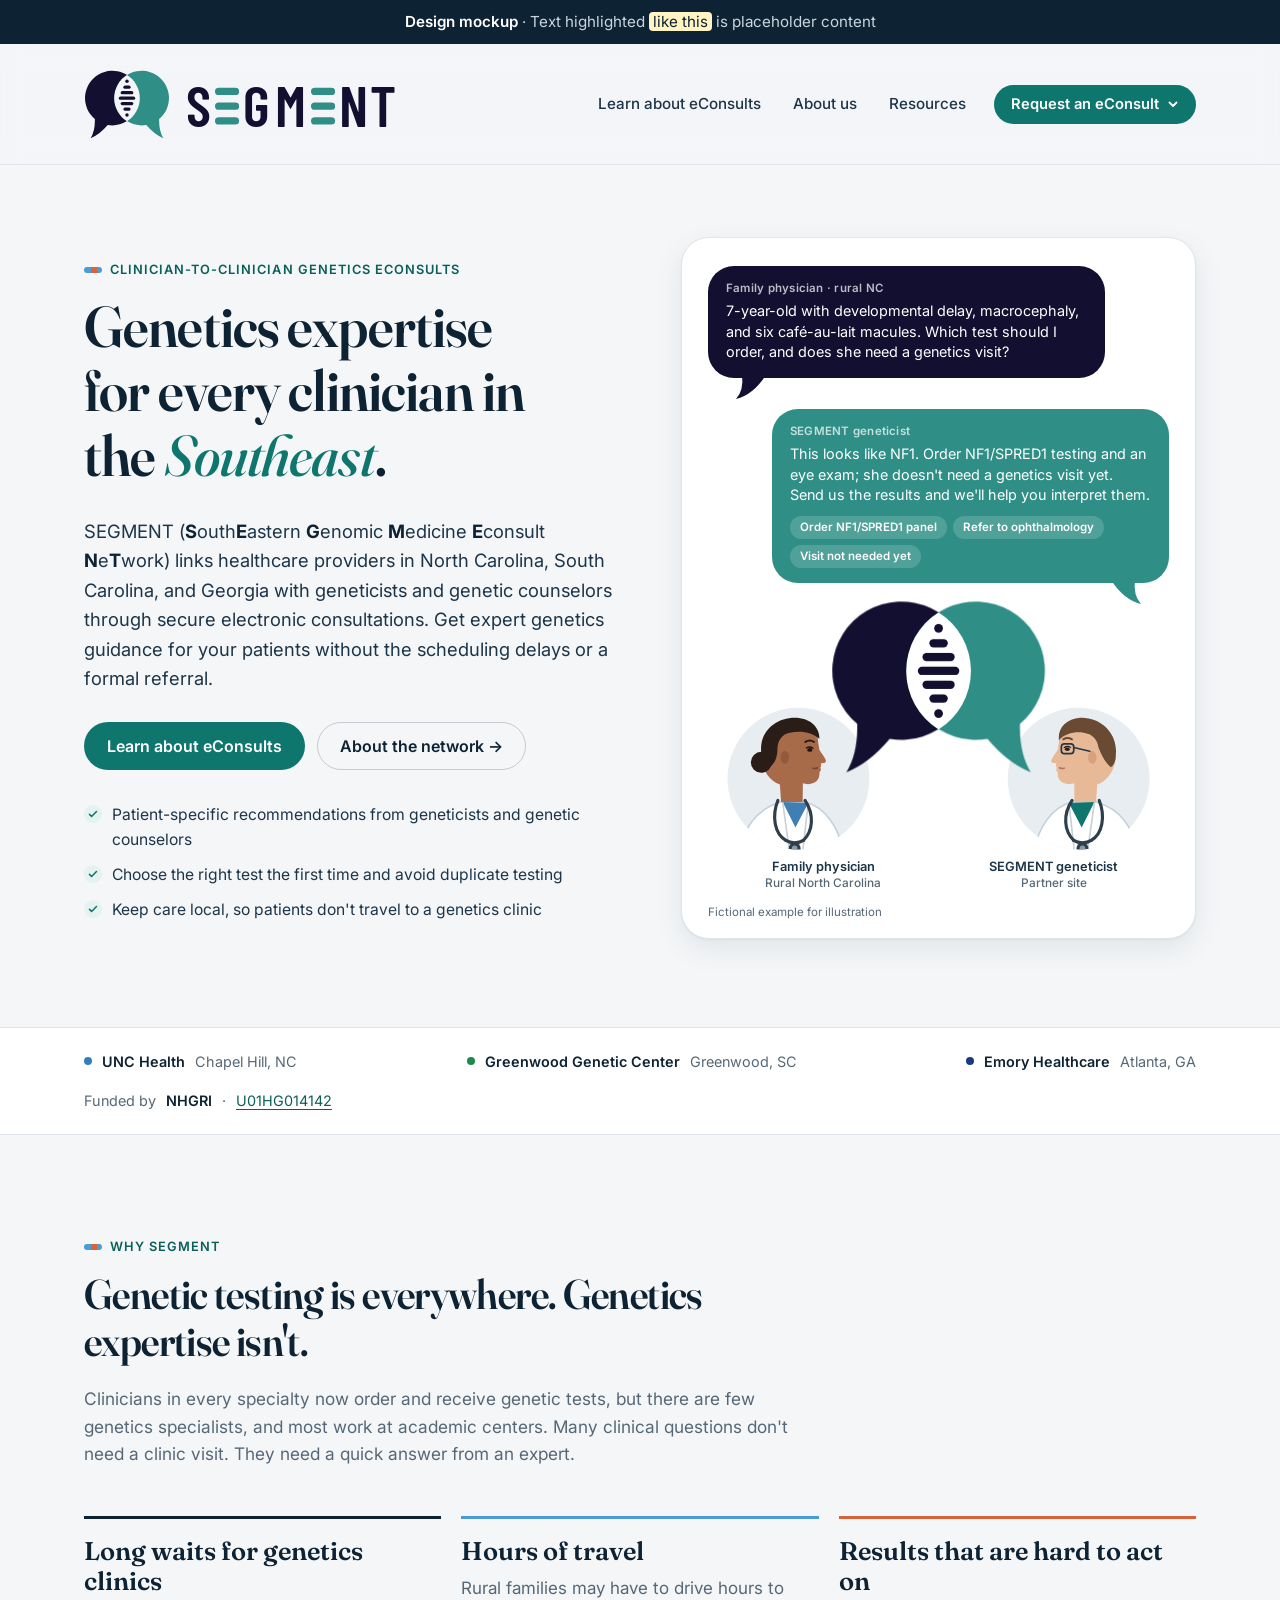
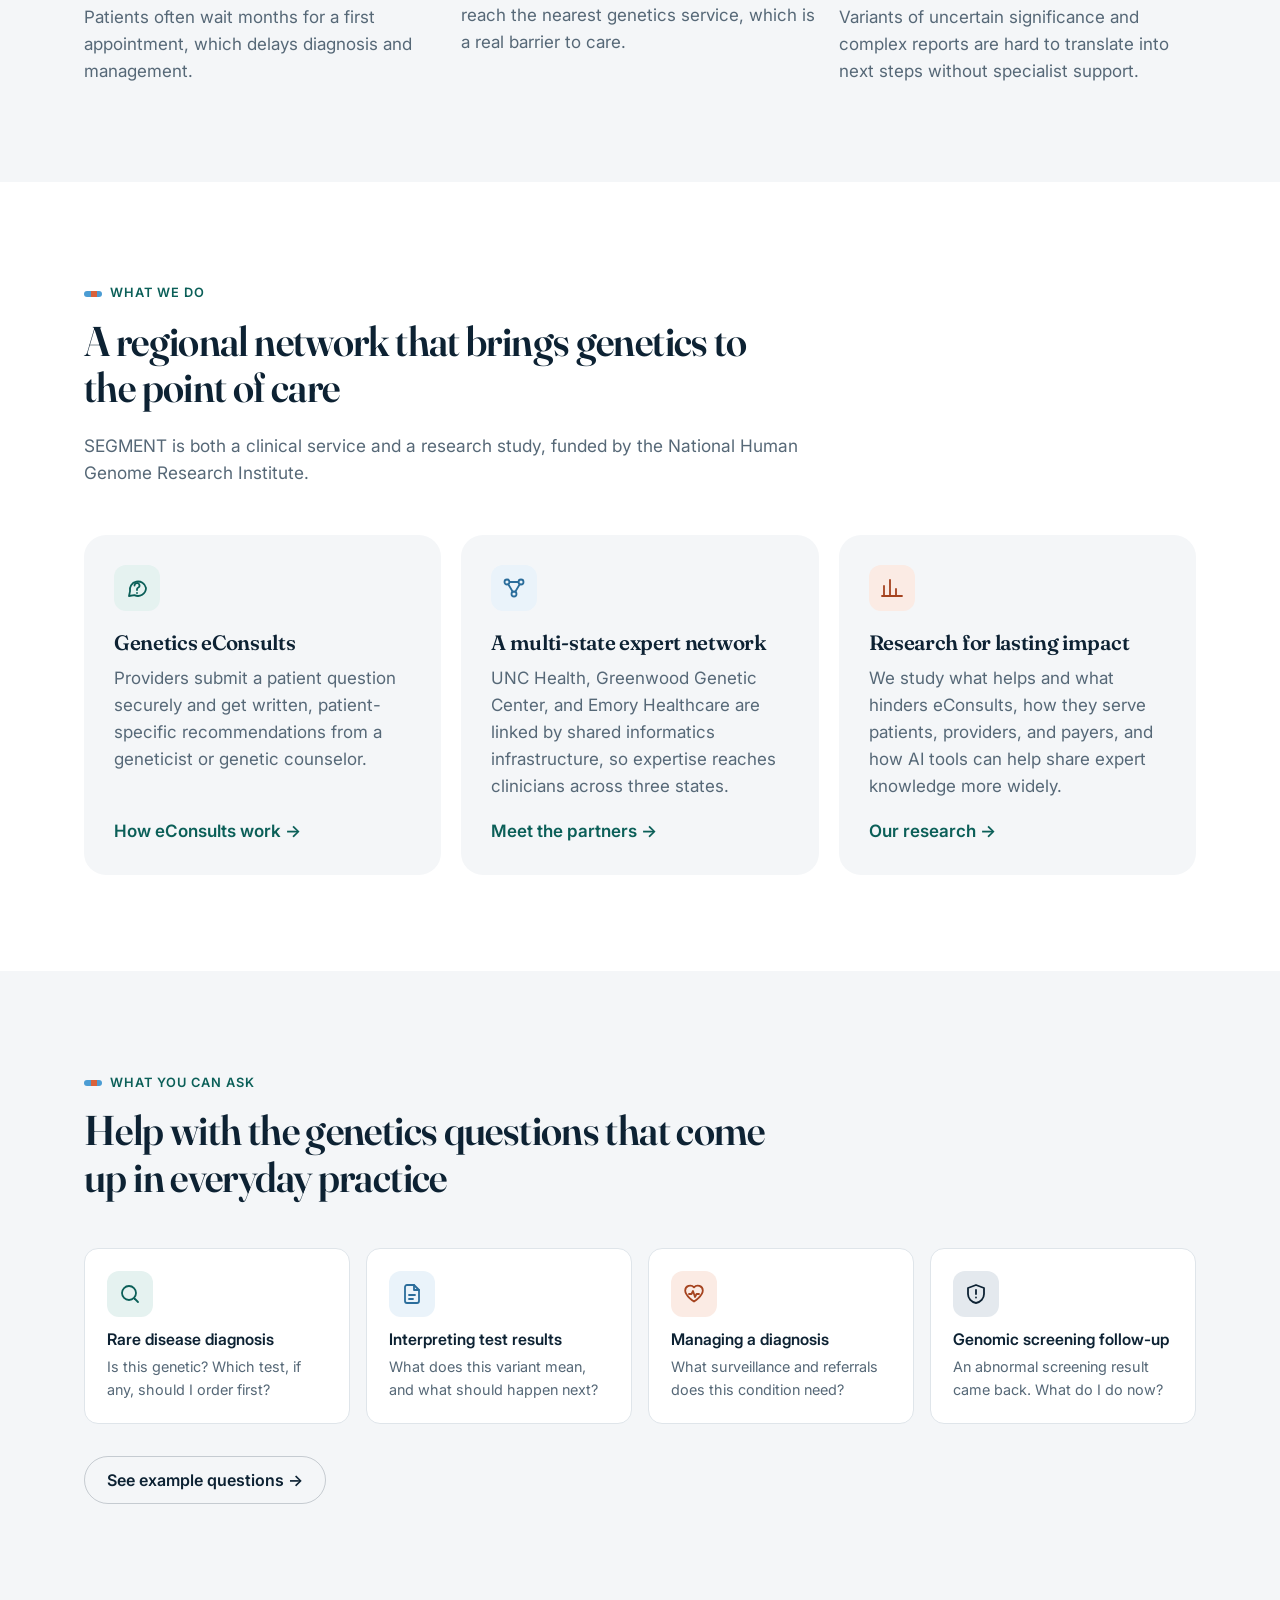
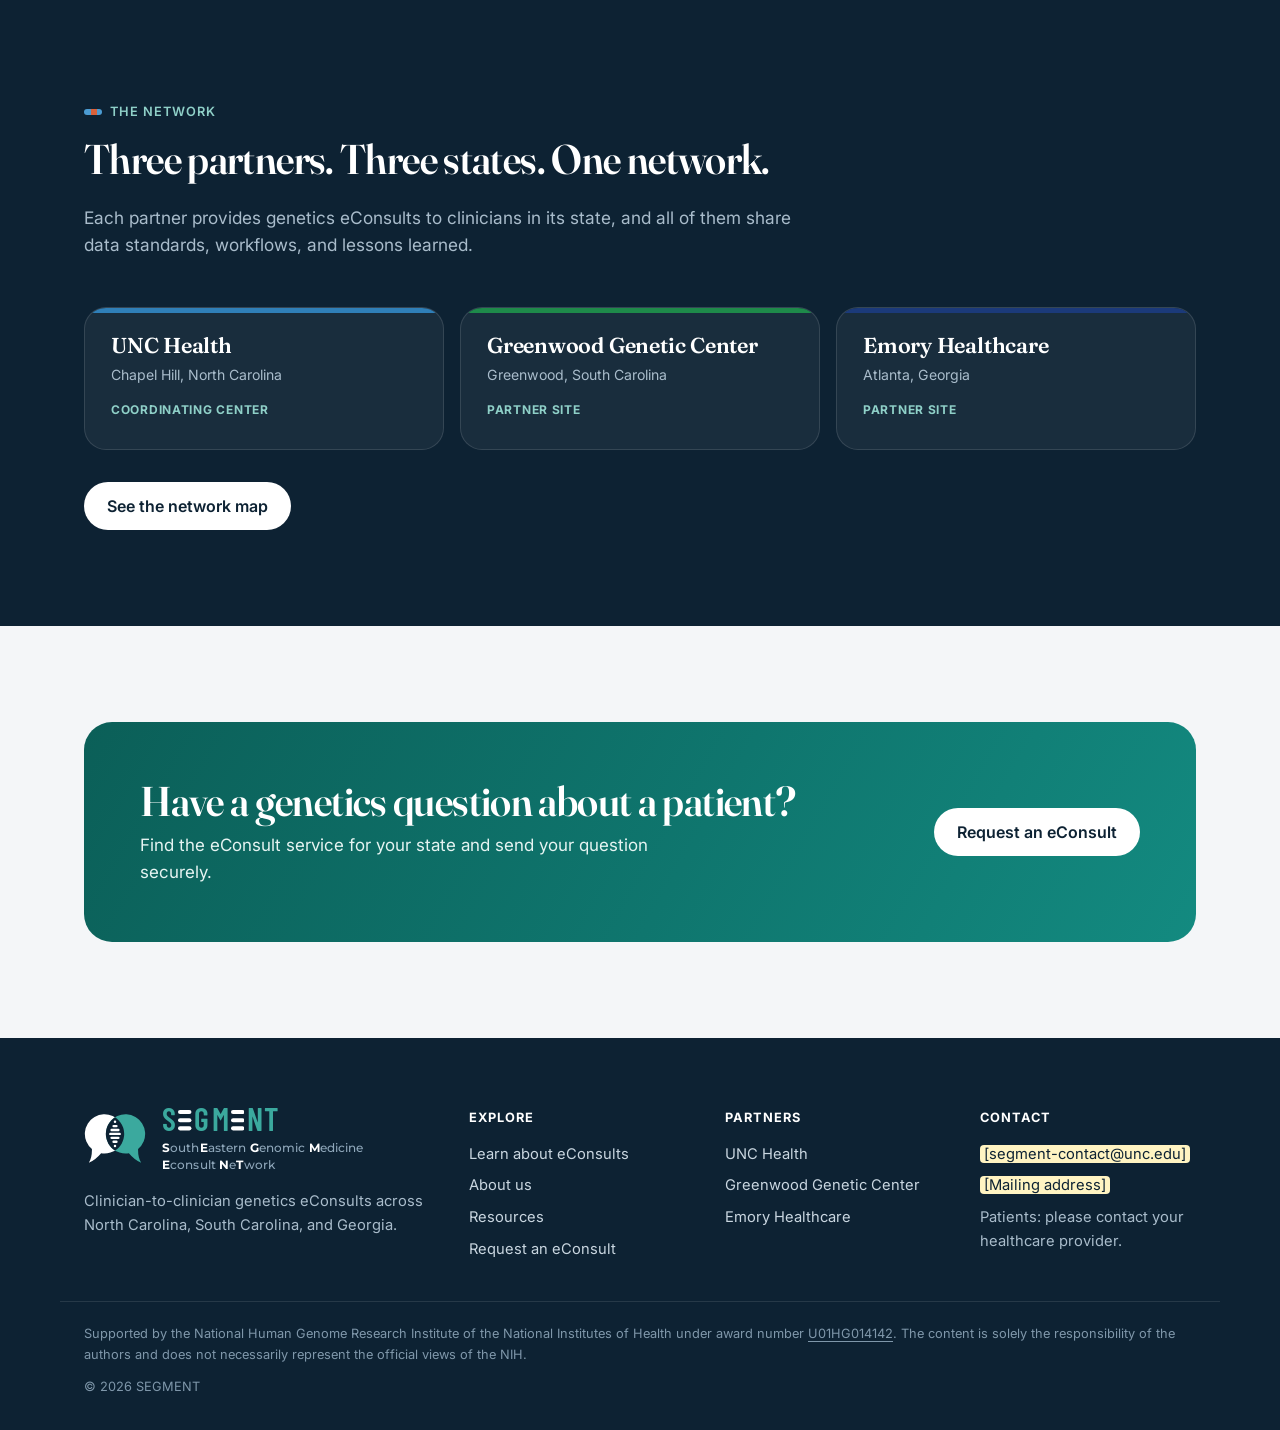
==== commit 7512728f: "Add a state menu to "Request an eConsult" with three ordering pages The header button now opens a me" ====
--- a/index.html
+++ b/index.html
@@ -7,11 +7,11 @@
   <meta name="robots" content="noindex, nofollow">
   <title>SEGMENT · Southeastern Genomic Medicine eConsult Network</title>
   <meta name="description" content="SEGMENT connects clinicians in North Carolina, South Carolina and Georgia with geneticists and genetic counselors through secure, clinician-to-clinician eConsults.">
-  <link rel="icon" href="assets/favicon.svg?v=20261104-5" type="image/svg+xml">
+  <link rel="icon" href="assets/favicon.svg?v=20261110-1" type="image/svg+xml">
   <link rel="preconnect" href="https://fonts.googleapis.com">
   <link rel="preconnect" href="https://fonts.gstatic.com" crossorigin>
   <link href="https://fonts.googleapis.com/css2?family=Fraunces:ital,opsz,wght@0,9..144,400;0,9..144,500;0,9..144,600;1,9..144,500&family=Inter:wght@400;500;600;700&family=Barlow+Condensed:wght@600&family=Montserrat:wght@500&display=swap" rel="stylesheet">
-  <link rel="stylesheet" href="assets/styles.css?v=20261104-5">
+  <link rel="stylesheet" href="assets/styles.css?v=20261110-1">
 </head>
 <body>
   <div class="mock-banner"><strong>Design mockup</strong> · Text highlighted <span class="ph">like this</span> is placeholder content</div>
@@ -19,7 +19,7 @@
   <header class="site-header">
     <div class="container header-inner">
       <a class="brand" href="index.html" aria-label="SEGMENT home">
-        <img src="assets/logo-mark.svg?v=20261104-5" alt="" width="53" height="44">
+        <img src="assets/logo-mark.svg?v=20261110-1" alt="" width="53" height="44">
         <span class="brand-text">
           <span class="brand-name">S<svg class="bar-e" viewBox="0 0 46 70" aria-hidden="true"><rect width="46" height="14" rx="7"/><rect y="28" width="46" height="14" rx="7"/><rect y="56" width="46" height="14" rx="7"/></svg>G<span class="k-gm">M</span><svg class="bar-e" viewBox="0 0 46 70" aria-hidden="true"><rect width="46" height="14" rx="7"/><rect y="28" width="46" height="14" rx="7"/><rect y="56" width="46" height="14" rx="7"/></svg>N<span class="k-nt">T</span></span>
         </span>
@@ -29,7 +29,14 @@
         <a href="econsults.html">Learn about eConsults</a>
         <a href="about.html">About us</a>
         <a href="resources.html">Resources</a>
-        <a class="btn btn-primary btn-sm" href="econsults.html#request">Request an eConsult</a>
+        <div class="nav-cta">
+          <button type="button" class="btn btn-primary btn-sm" aria-expanded="false" aria-controls="cta-menu">Request an eConsult <svg class="caret" viewBox="0 0 12 12" aria-hidden="true"><path d="M2.5 4.5 6 8l3.5-3.5" fill="none" stroke="currentColor" stroke-width="1.8" stroke-linecap="round" stroke-linejoin="round"/></svg></button>
+          <ul class="cta-menu" id="cta-menu" hidden>
+            <li><a href="request-north-carolina.html"><strong>North Carolina</strong><span>UNC Health</span></a></li>
+            <li><a href="request-south-carolina.html"><strong>South Carolina</strong><span>Greenwood Genetic Center</span></a></li>
+            <li><a href="request-georgia.html"><strong>Georgia</strong><span>Emory Healthcare</span></a></li>
+          </ul>
+        </div>
       </nav>
     </div>
   </header>
@@ -306,7 +313,7 @@
     <div class="container footer-grid">
       <div>
         <a class="brand" href="index.html" aria-label="SEGMENT home">
-          <img src="assets/logo-mark-dark.svg?v=20261104-5" alt="" width="53" height="44">
+          <img src="assets/logo-mark-dark.svg?v=20261110-1" alt="" width="53" height="44">
           <span class="brand-text">
             <span class="brand-name">S<svg class="bar-e" viewBox="0 0 46 70" aria-hidden="true"><rect width="46" height="14" rx="7"/><rect y="28" width="46" height="14" rx="7"/><rect y="56" width="46" height="14" rx="7"/></svg>G<span class="k-gm">M</span><svg class="bar-e" viewBox="0 0 46 70" aria-hidden="true"><rect width="46" height="14" rx="7"/><rect y="28" width="46" height="14" rx="7"/><rect y="56" width="46" height="14" rx="7"/></svg>N<span class="k-nt">T</span></span>
             <span class="brand-sub"><b>S</b>outh<b>E</b>astern <b>G</b>enomic <b>M</b>edicine <b>E</b>consult <b>N</b>e<b>T</b>work</span>
@@ -346,6 +353,6 @@
     </div>
   </footer>
 
-  <script src="assets/main.js?v=20261104-5"></script>
+  <script src="assets/main.js?v=20261110-1"></script>
 </body>
 </html>
--- a/assets/styles.css
+++ b/assets/styles.css
@@ -243,6 +243,40 @@
   .brand { gap: 12px; }
   .brand img { width: 58px; height: 48px; }
   .brand-name { font-size: 2.4rem; }
+}
+
+/* "Request an eConsult" opens a menu of the three state ordering pages */
+.nav-cta { position: relative; }
+.nav-cta .caret { width: 12px; height: 12px; transition: transform 0.15s; }
+.nav-cta [aria-expanded="true"] .caret { transform: rotate(180deg); }
+.cta-menu {
+  position: absolute;
+  top: calc(100% + 8px);
+  right: 0;
+  z-index: 60;
+  min-width: 270px;
+  list-style: none;
+  margin: 0;
+  padding: 6px;
+  background: var(--paper);
+  border: 1px solid var(--line);
+  border-radius: 14px;
+  box-shadow: var(--shadow);
+}
+.site-nav .cta-menu a:not(.btn) {
+  display: grid;
+  gap: 1px;
+  padding: 10px 12px;
+  border-radius: 10px;
+  color: var(--ink);
+  white-space: normal;
+}
+.site-nav .cta-menu a:not(.btn):hover, .site-nav .cta-menu a:not(.btn):focus-visible { background: var(--canvas); }
+.cta-menu strong { font-size: 0.95rem; font-weight: 600; }
+.cta-menu span { font-size: 0.8rem; font-weight: 500; color: var(--muted); }
+@media (max-width: 1000px) {
+  .nav-cta .btn { width: 100%; justify-content: center; }
+  .cta-menu { position: static; min-width: 0; margin-top: 6px; box-shadow: none; }
 }
 
 /* ---------- Hero ---------- */
@@ -1386,3 +1420,46 @@
   clip: rect(0 0 0 0);
   white-space: nowrap;
 }
+
+/* ---------- State ordering pages ---------- */
+.request-grid { display: grid; grid-template-columns: minmax(0, 1.4fr) minmax(0, 1fr); gap: 56px; align-items: start; }
+.request-grid h2 { margin-bottom: 24px; }
+.submit-steps { list-style: none; counter-reset: step; margin: 0 0 28px; padding: 0; display: grid; gap: 18px; }
+.submit-steps li { counter-increment: step; display: grid; grid-template-columns: 36px minmax(0, 1fr); gap: 14px; align-items: start; }
+.submit-steps li::before {
+  content: counter(step);
+  width: 36px;
+  height: 36px;
+  border-radius: 50%;
+  display: grid;
+  place-items: center;
+  font-weight: 700;
+  font-size: 0.92rem;
+  color: #fff;
+  background: var(--p, var(--teal));
+}
+.submit-steps h3 { font-family: var(--font-sans); font-size: 1.02rem; font-weight: 600; letter-spacing: 0; margin: 6px 0 4px; }
+.submit-steps p { margin: 0; color: var(--muted); font-size: 0.95rem; }
+.submit-cta { margin-bottom: 14px; }
+.submit-help { font-size: 0.9rem; color: var(--muted); margin: 0; }
+.partner-panel {
+  position: relative;
+  overflow: hidden;
+  display: grid;
+  gap: 10px;
+  background: var(--paper);
+  border: 1px solid var(--line);
+  border-radius: var(--radius-lg);
+  padding: 30px 28px 26px;
+}
+.partner-panel::before { content: ""; position: absolute; inset: 0 0 auto; height: 5px; background: var(--p); }
+.partner-panel .state-name { font-size: 0.78rem; font-weight: 700; letter-spacing: 0.08em; text-transform: uppercase; color: var(--muted); }
+.partner-panel .loc { margin: -4px 0 6px; font-size: 0.88rem; color: var(--muted); }
+.partner-panel .facts { list-style: none; margin: 0; padding: 16px 0 0; border-top: 1px solid var(--line); display: grid; gap: 14px; font-size: 0.94rem; }
+.partner-panel .facts strong { display: block; font-size: 0.74rem; font-weight: 700; letter-spacing: 0.07em; text-transform: uppercase; color: var(--muted); margin-bottom: 2px; }
+.other-states-section { padding: 48px 0; }
+.other-states { display: flex; flex-wrap: wrap; align-items: center; gap: 10px 14px; }
+.other-states p { margin: 0 6px 0 0; }
+@media (max-width: 860px) {
+  .request-grid { grid-template-columns: minmax(0, 1fr); gap: 32px; }
+}
